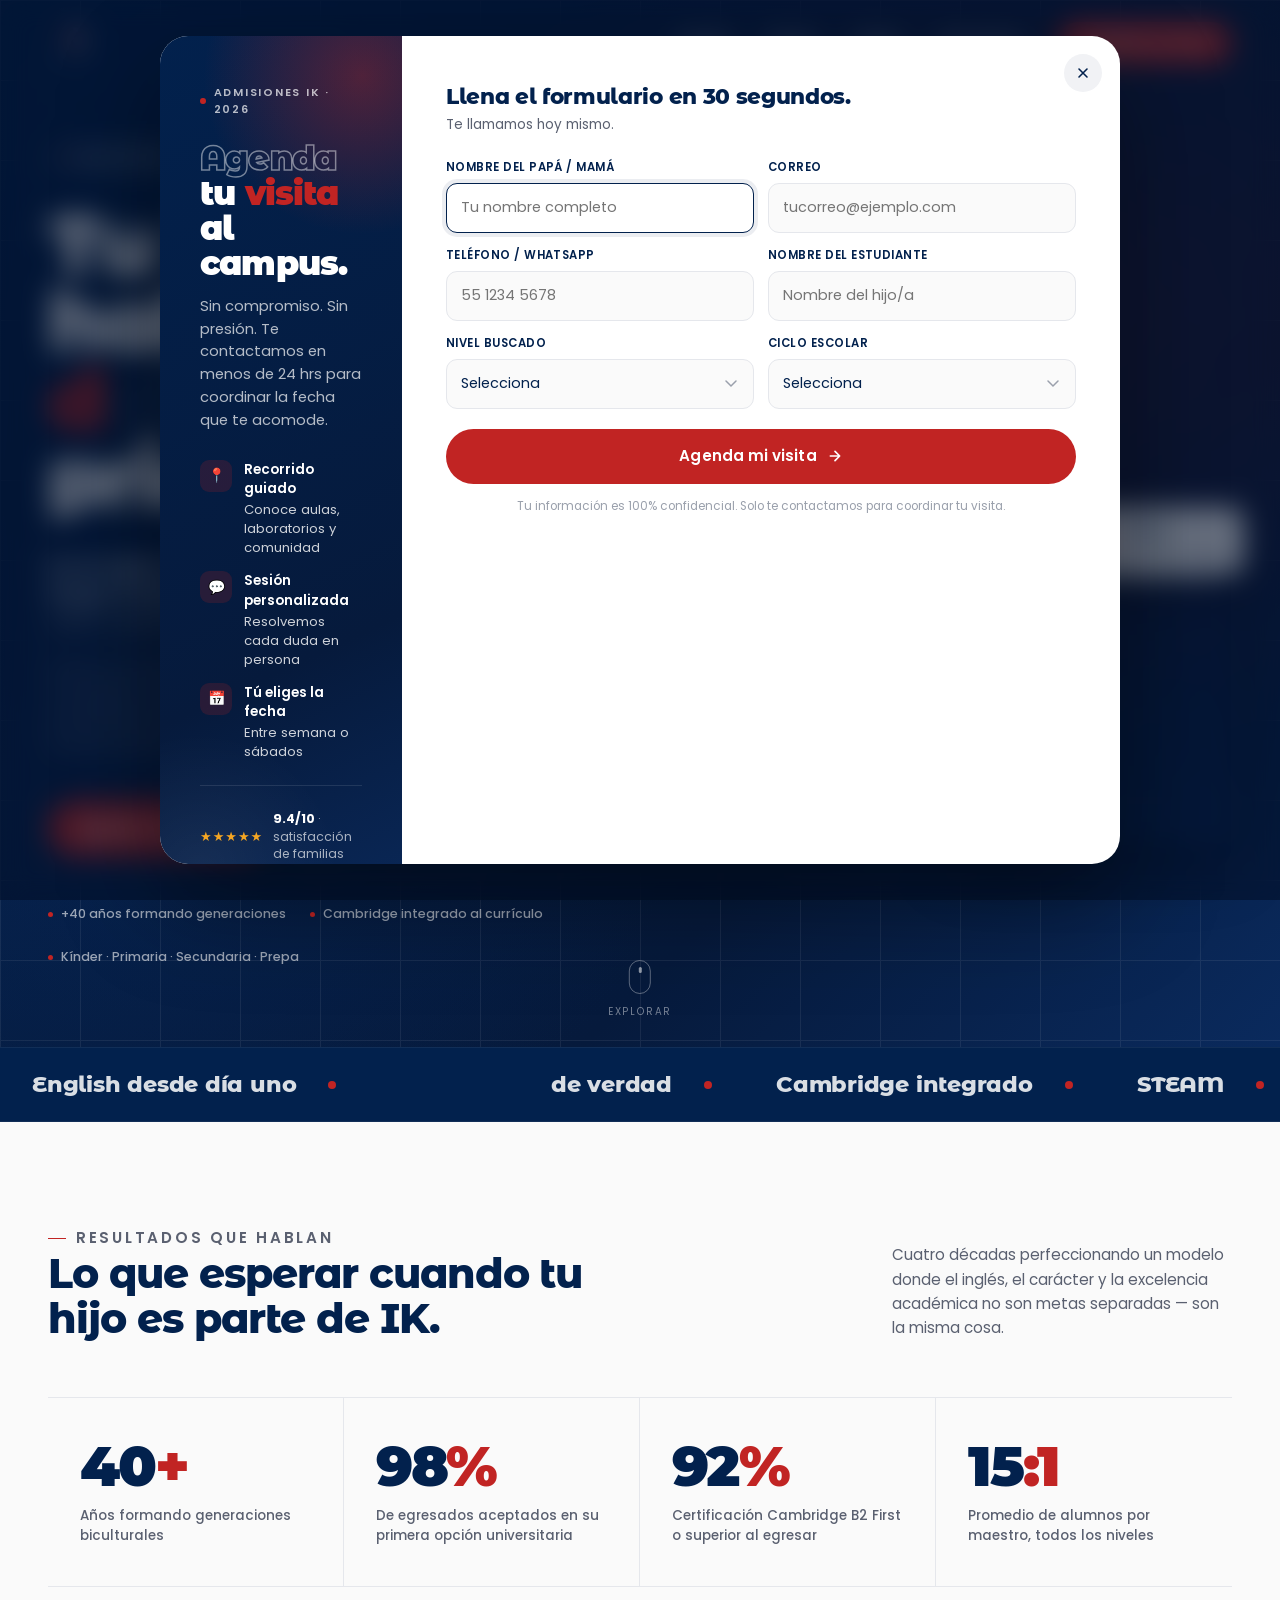
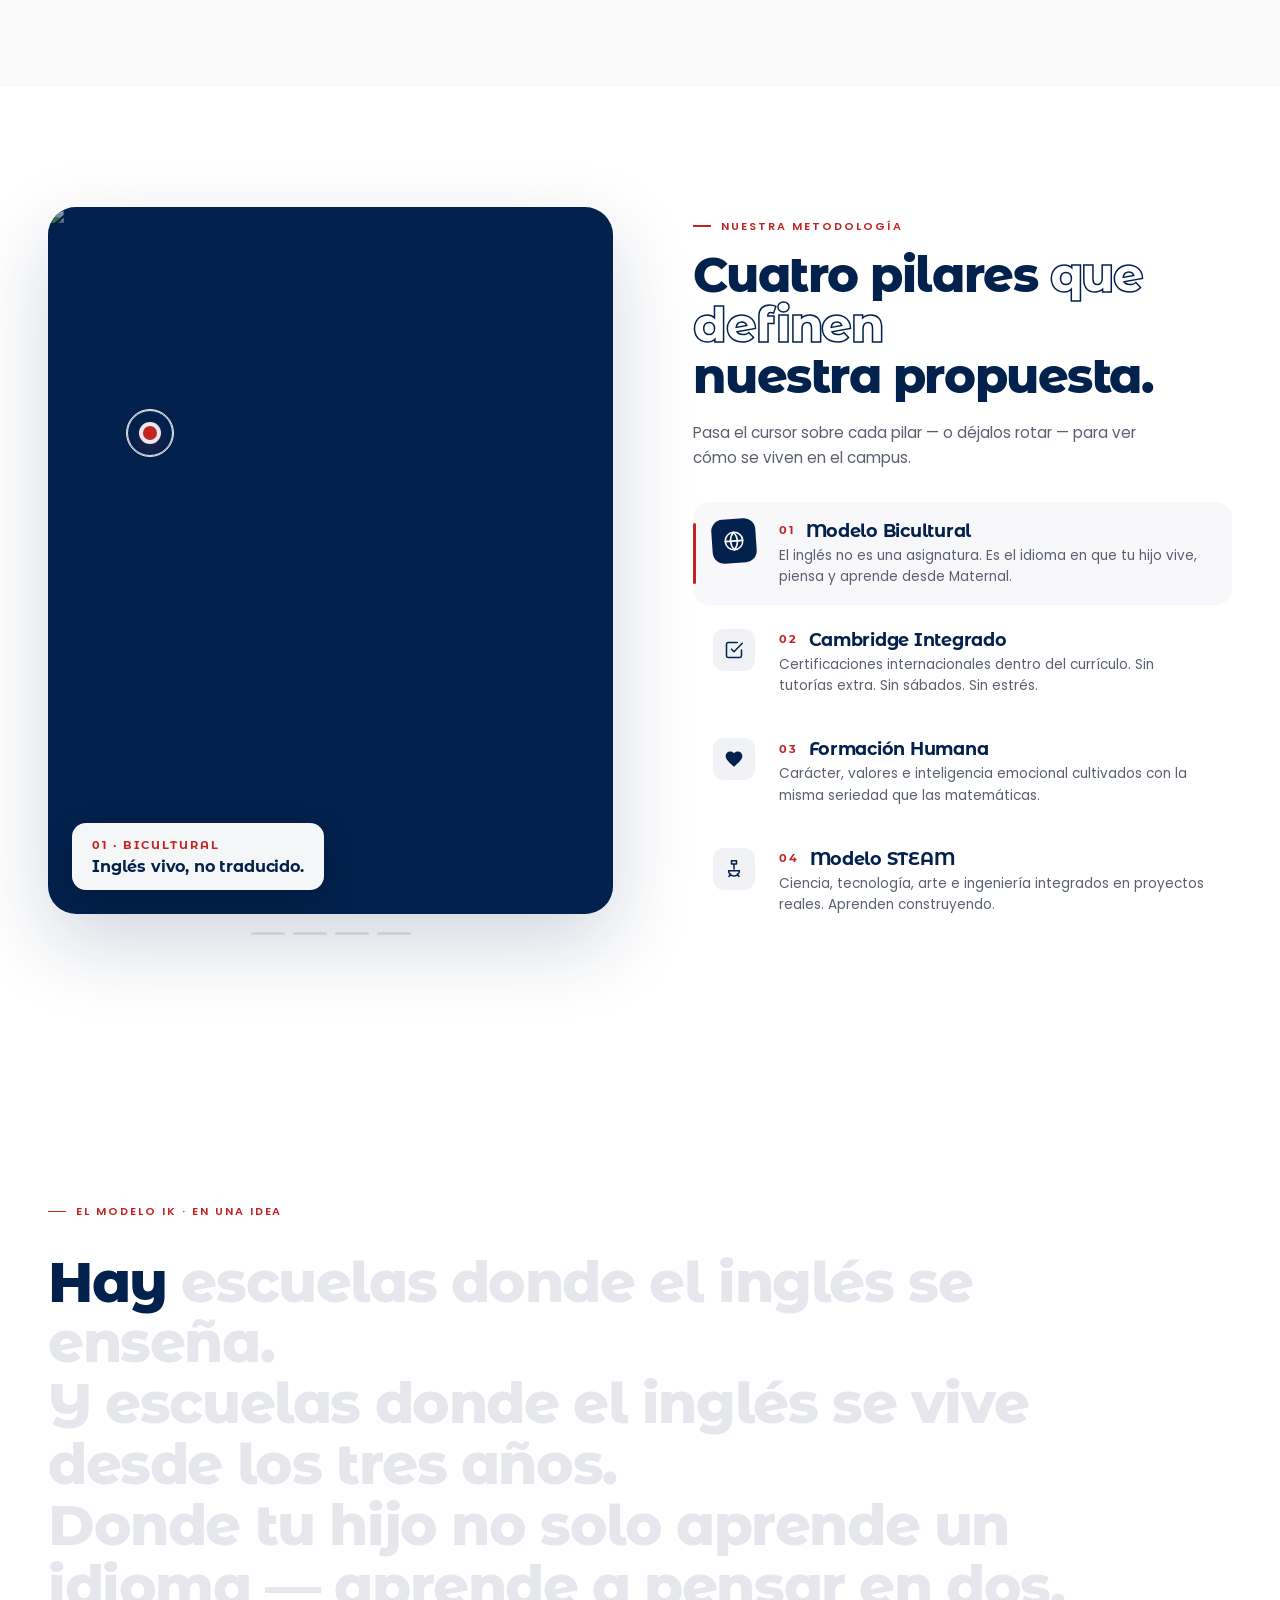
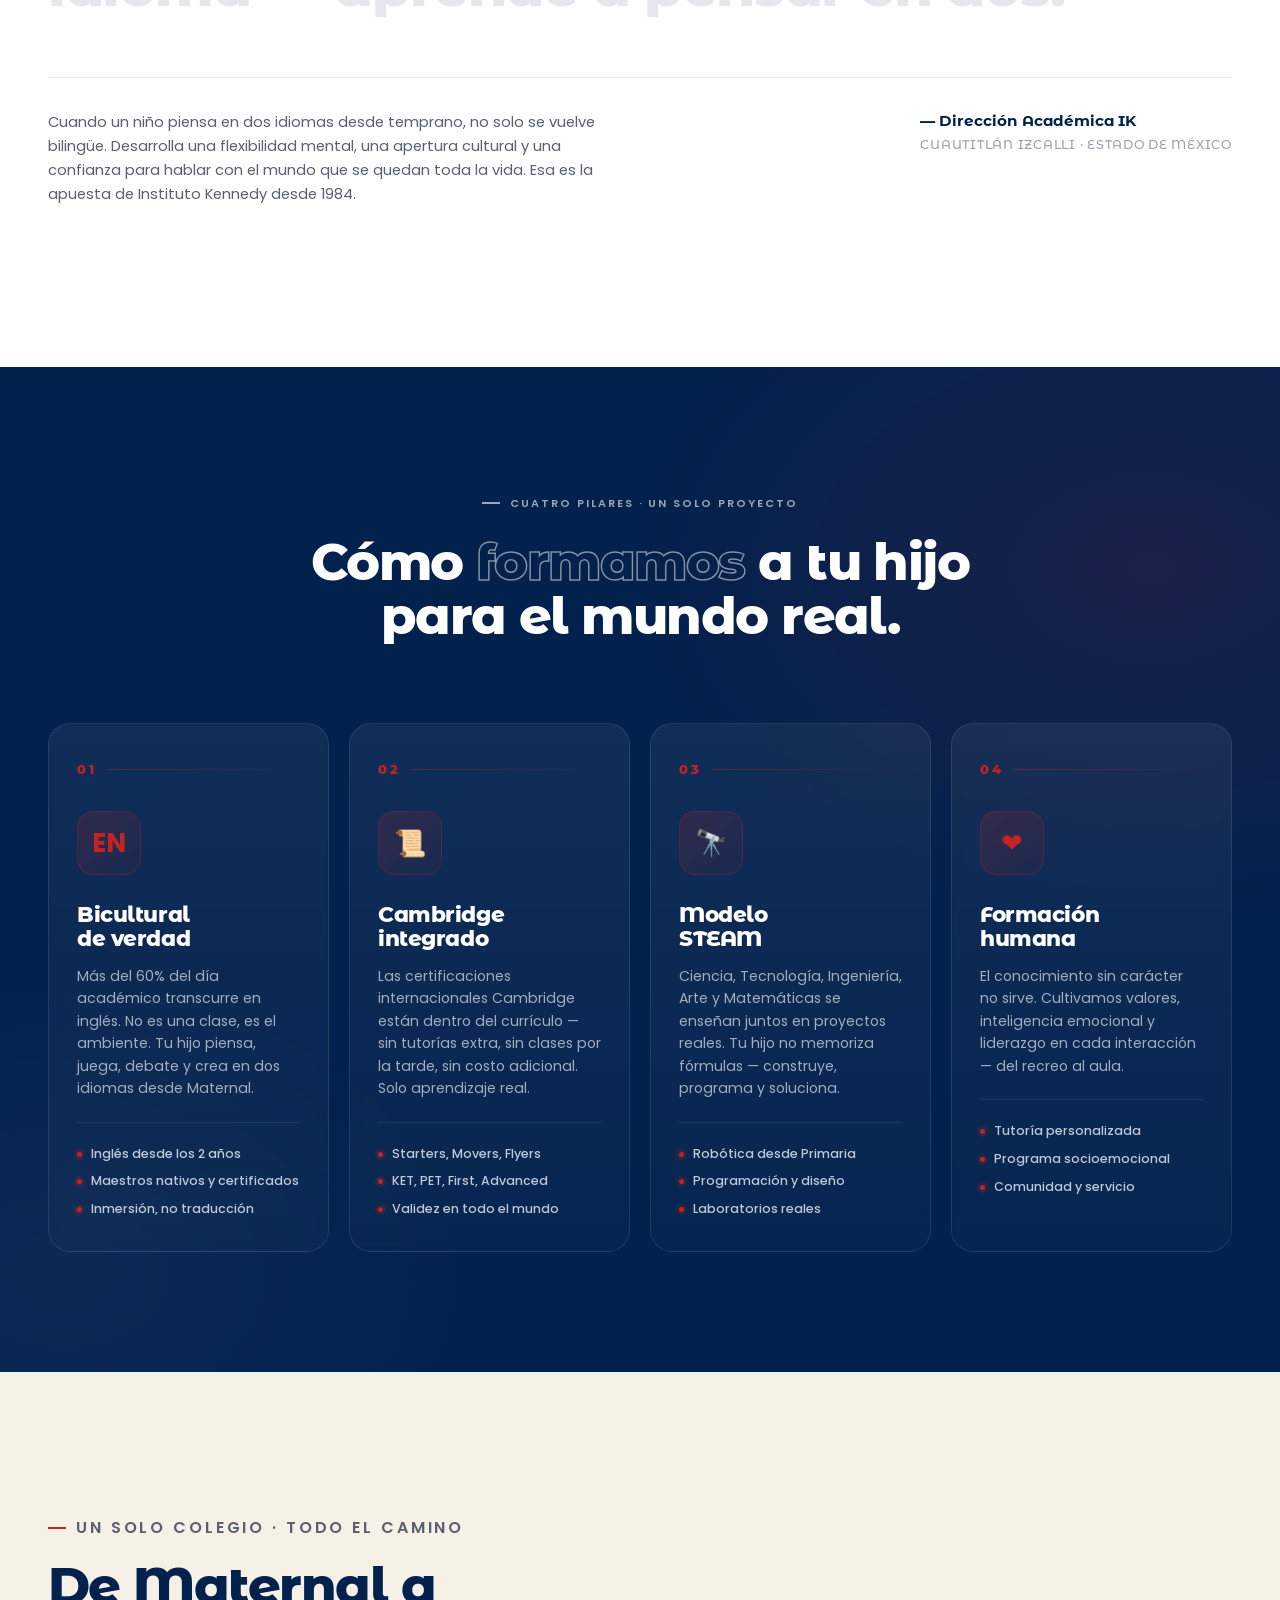
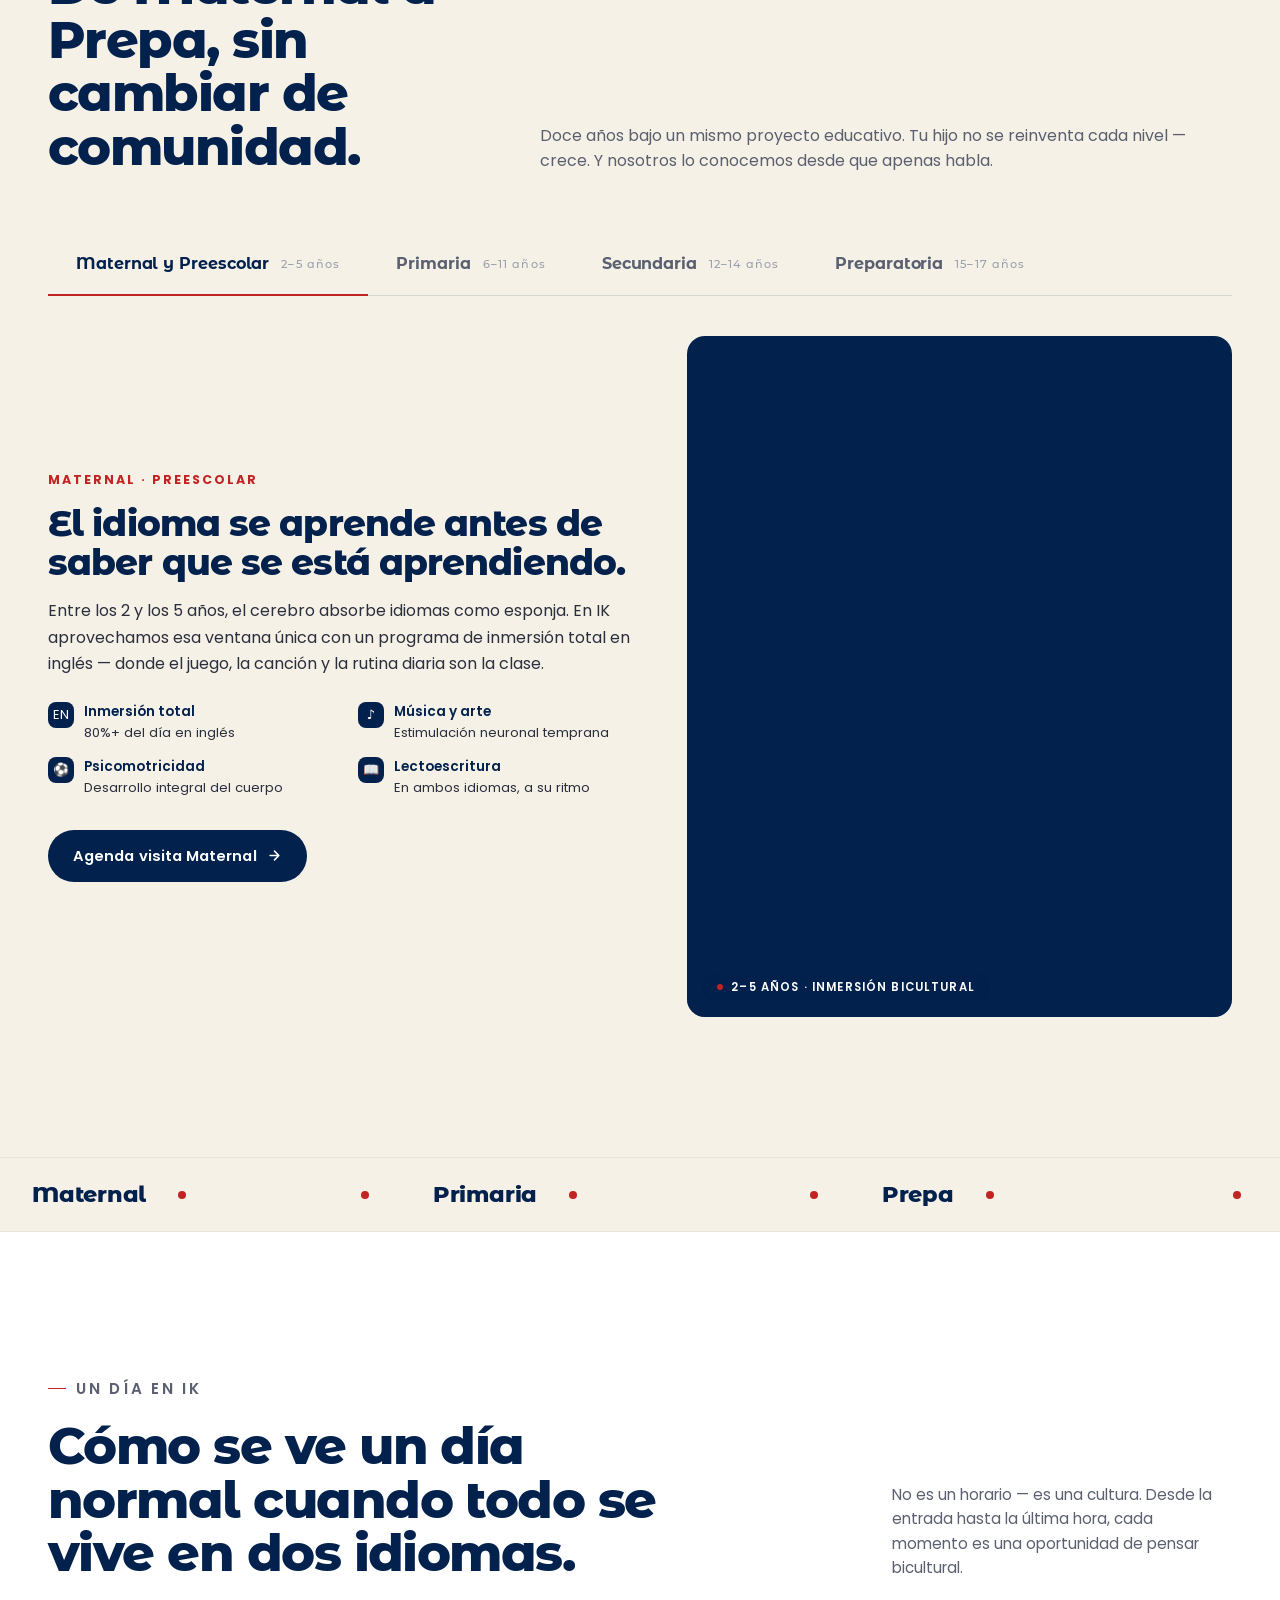
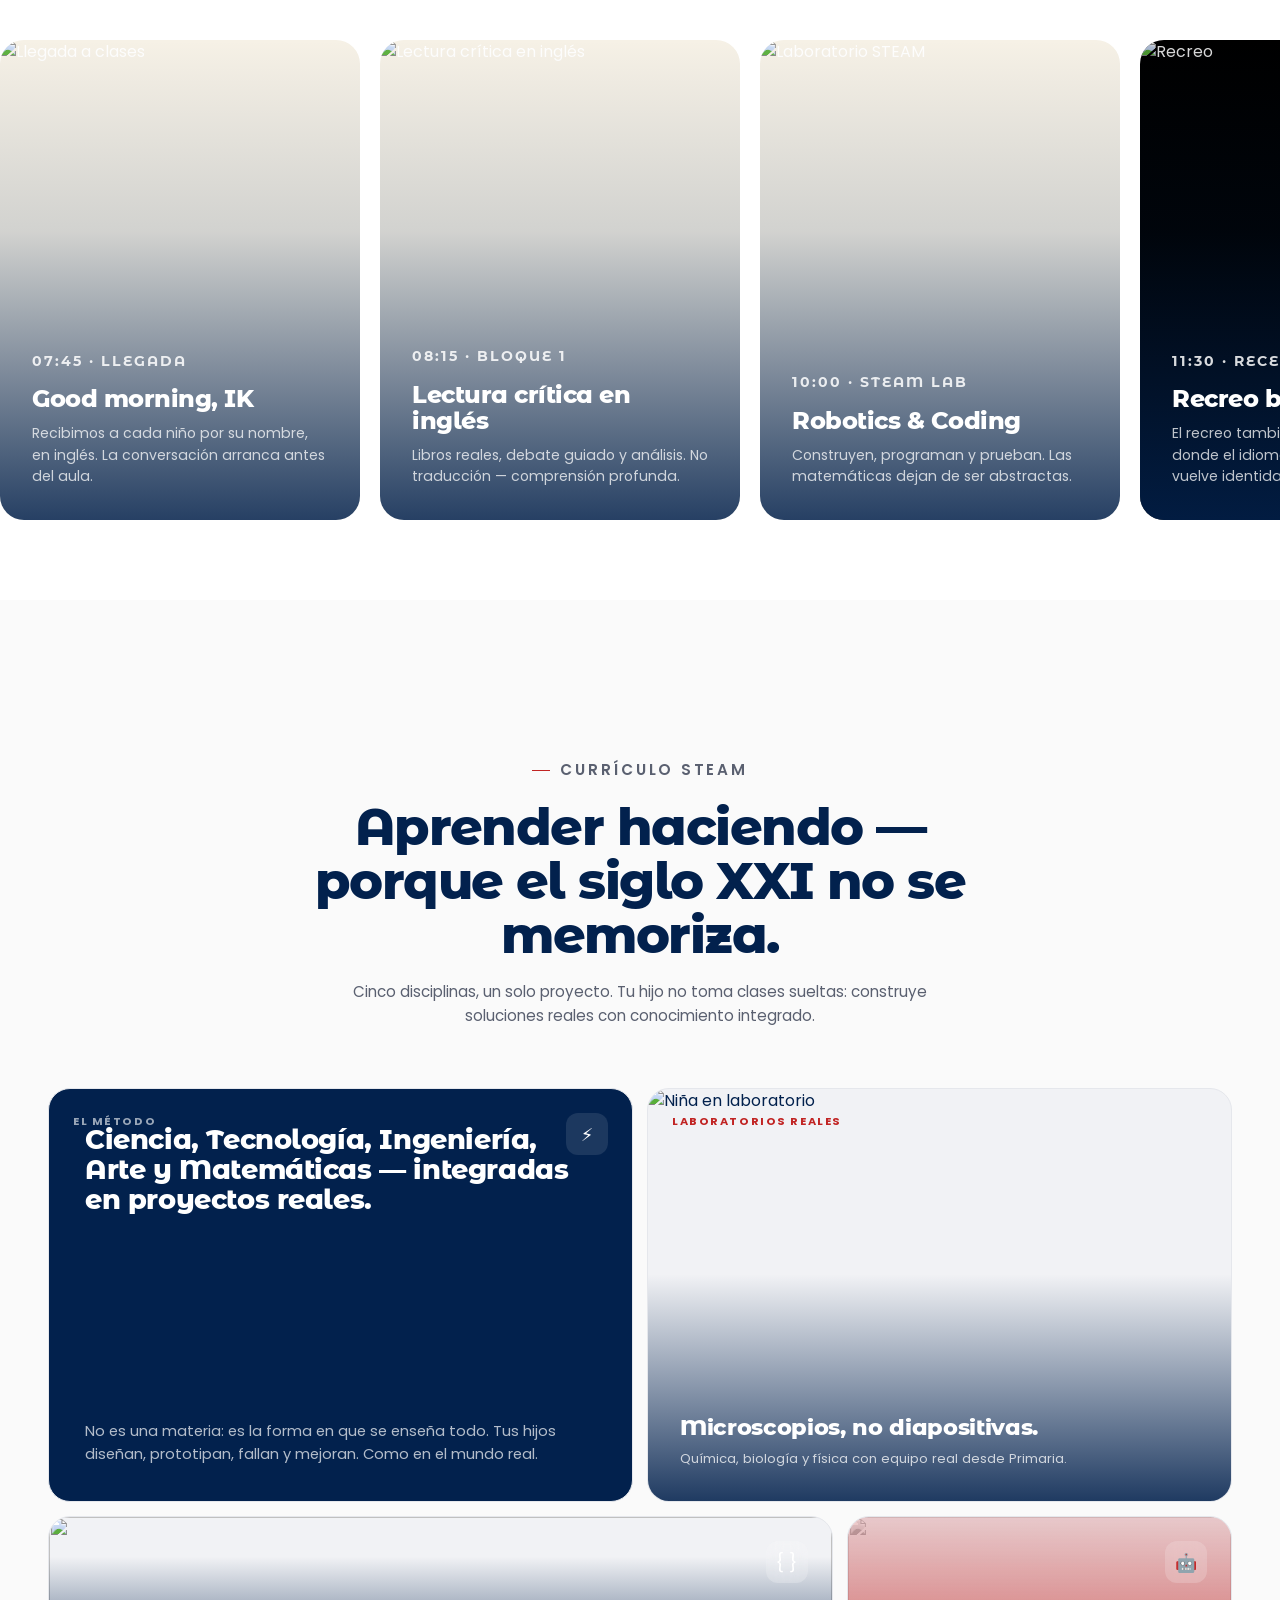
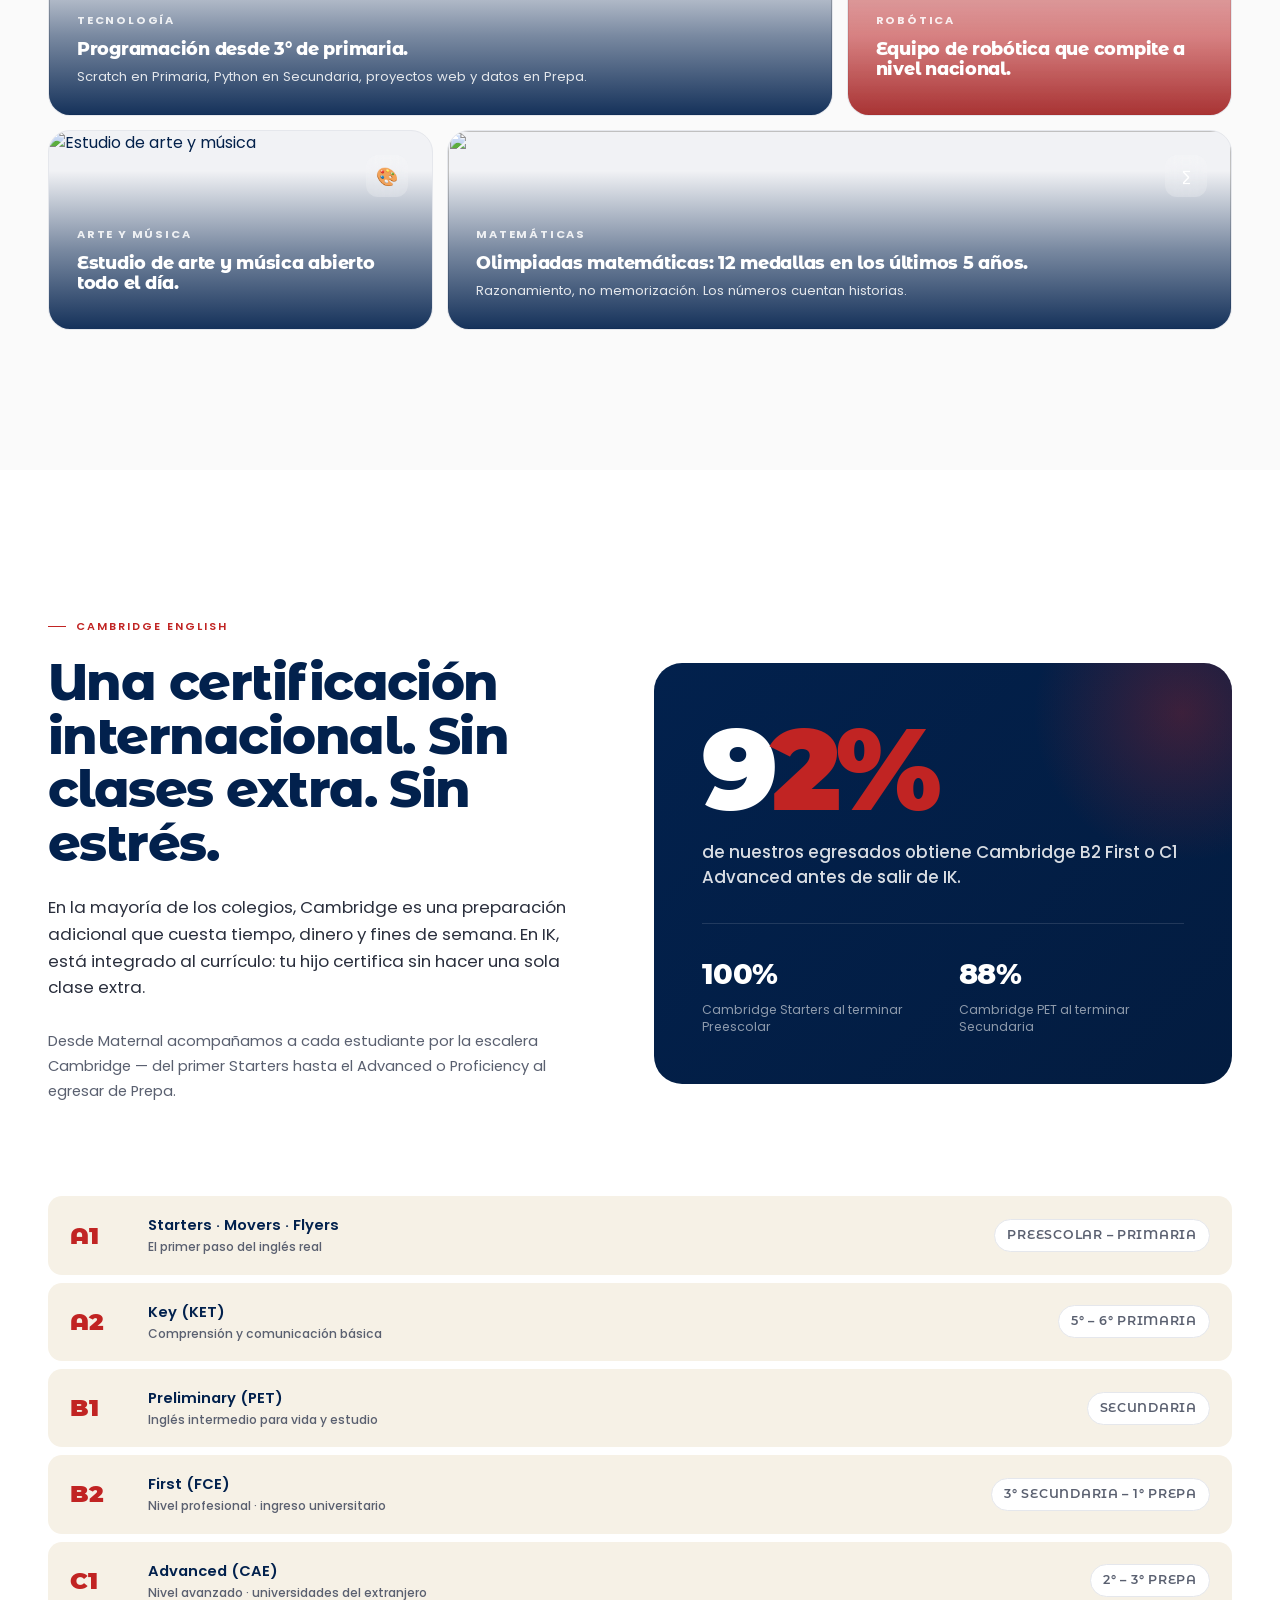
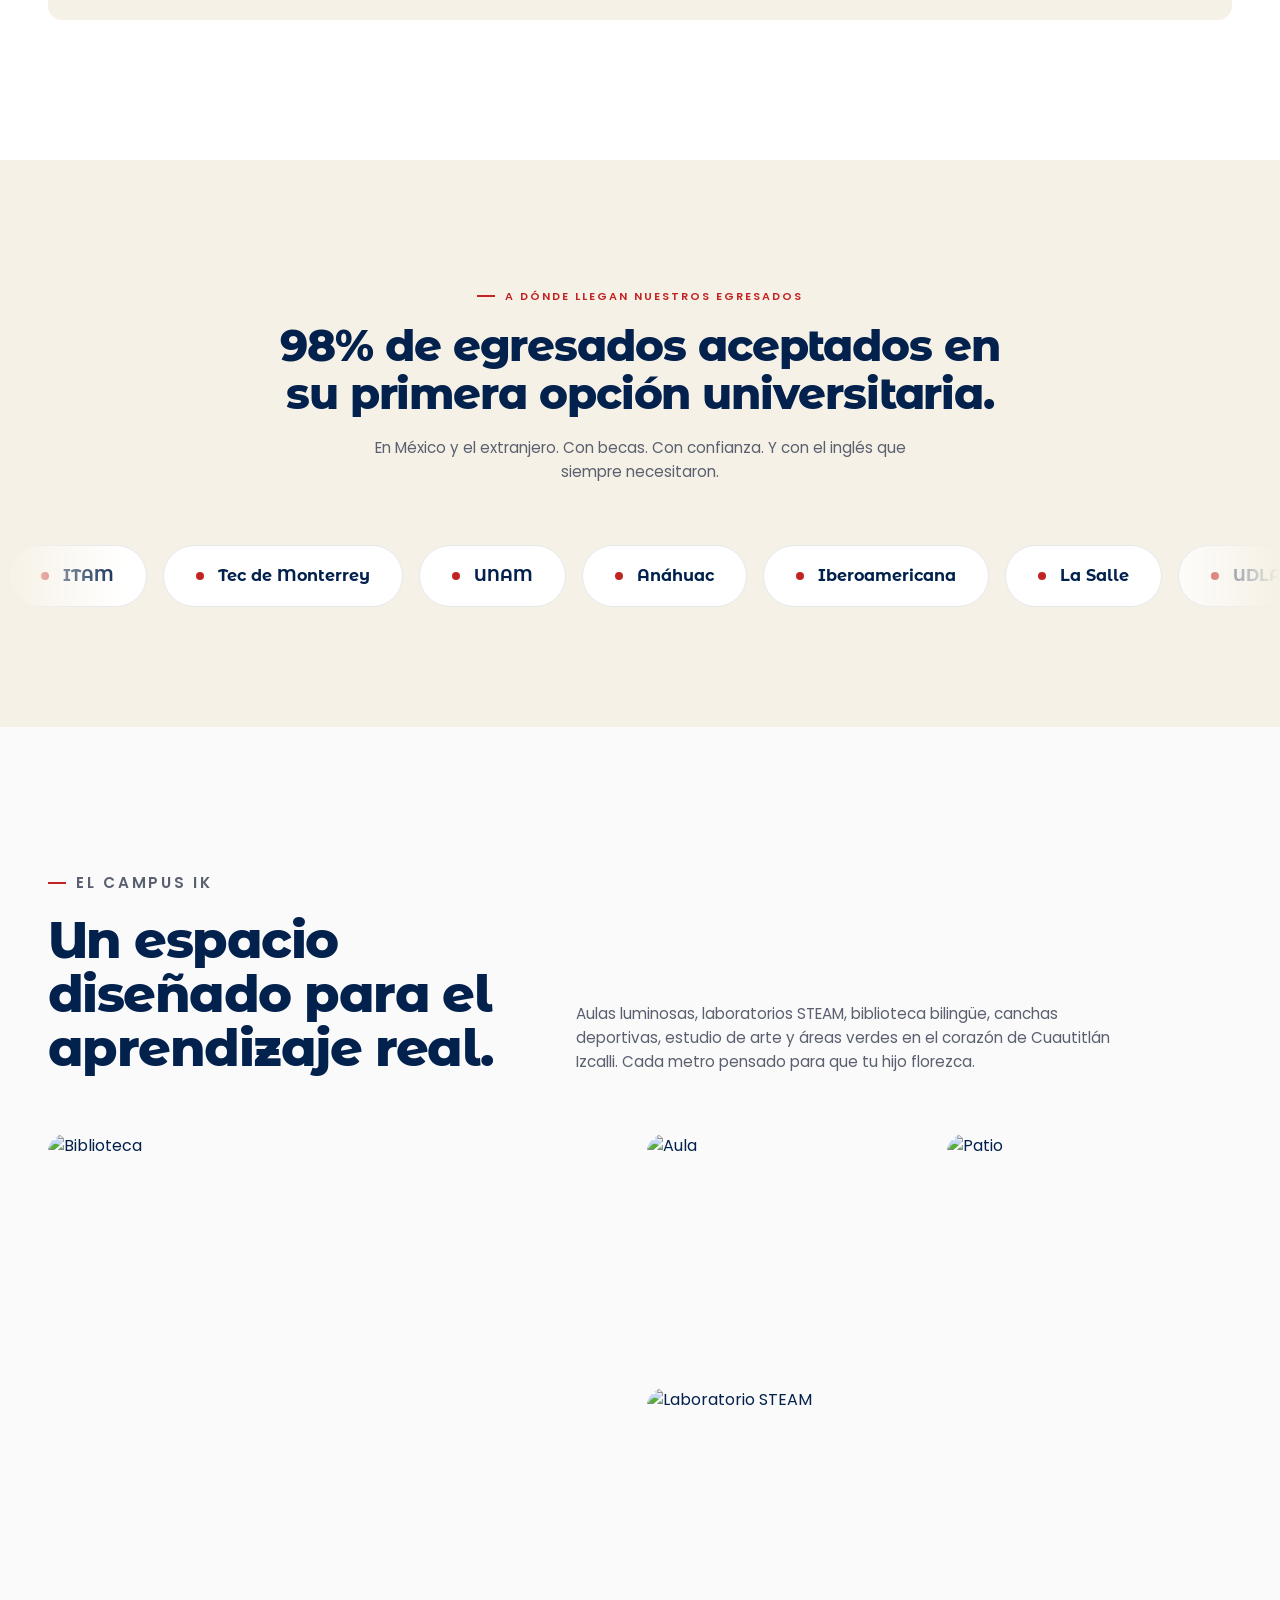
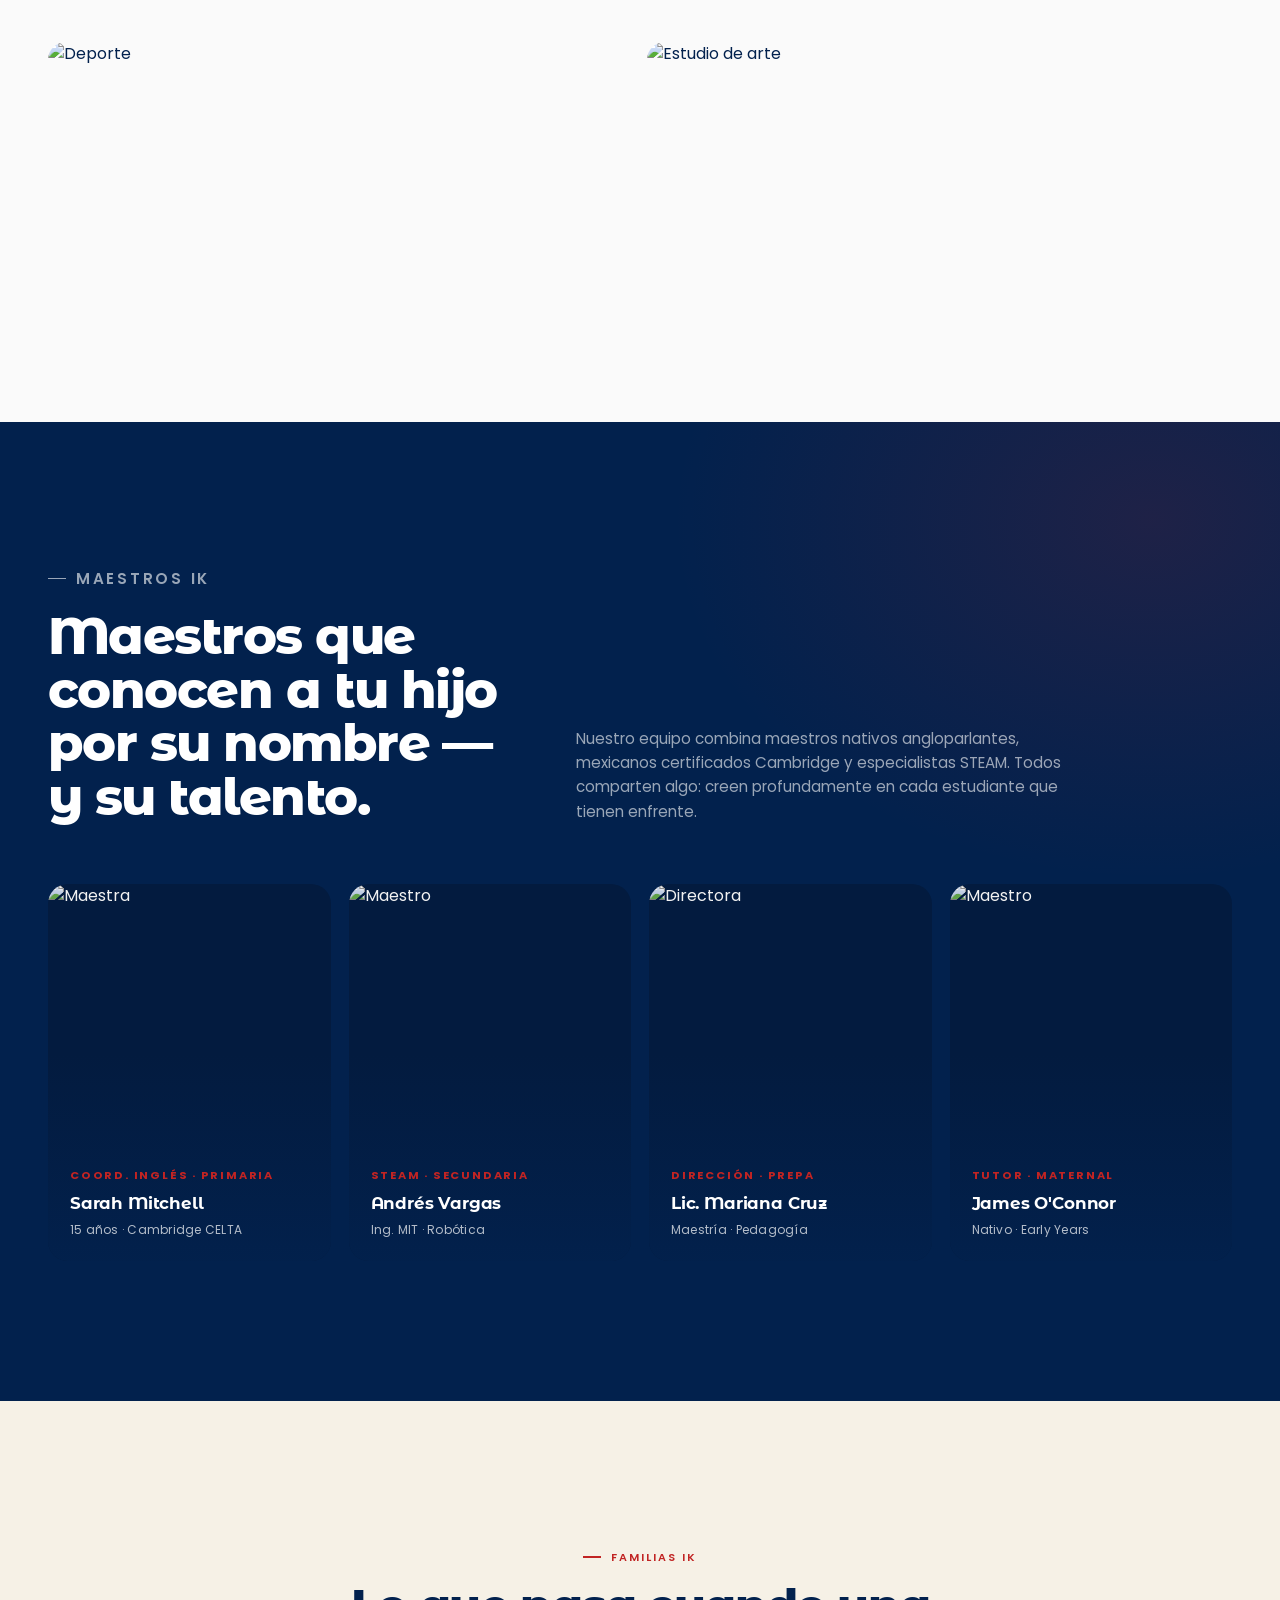
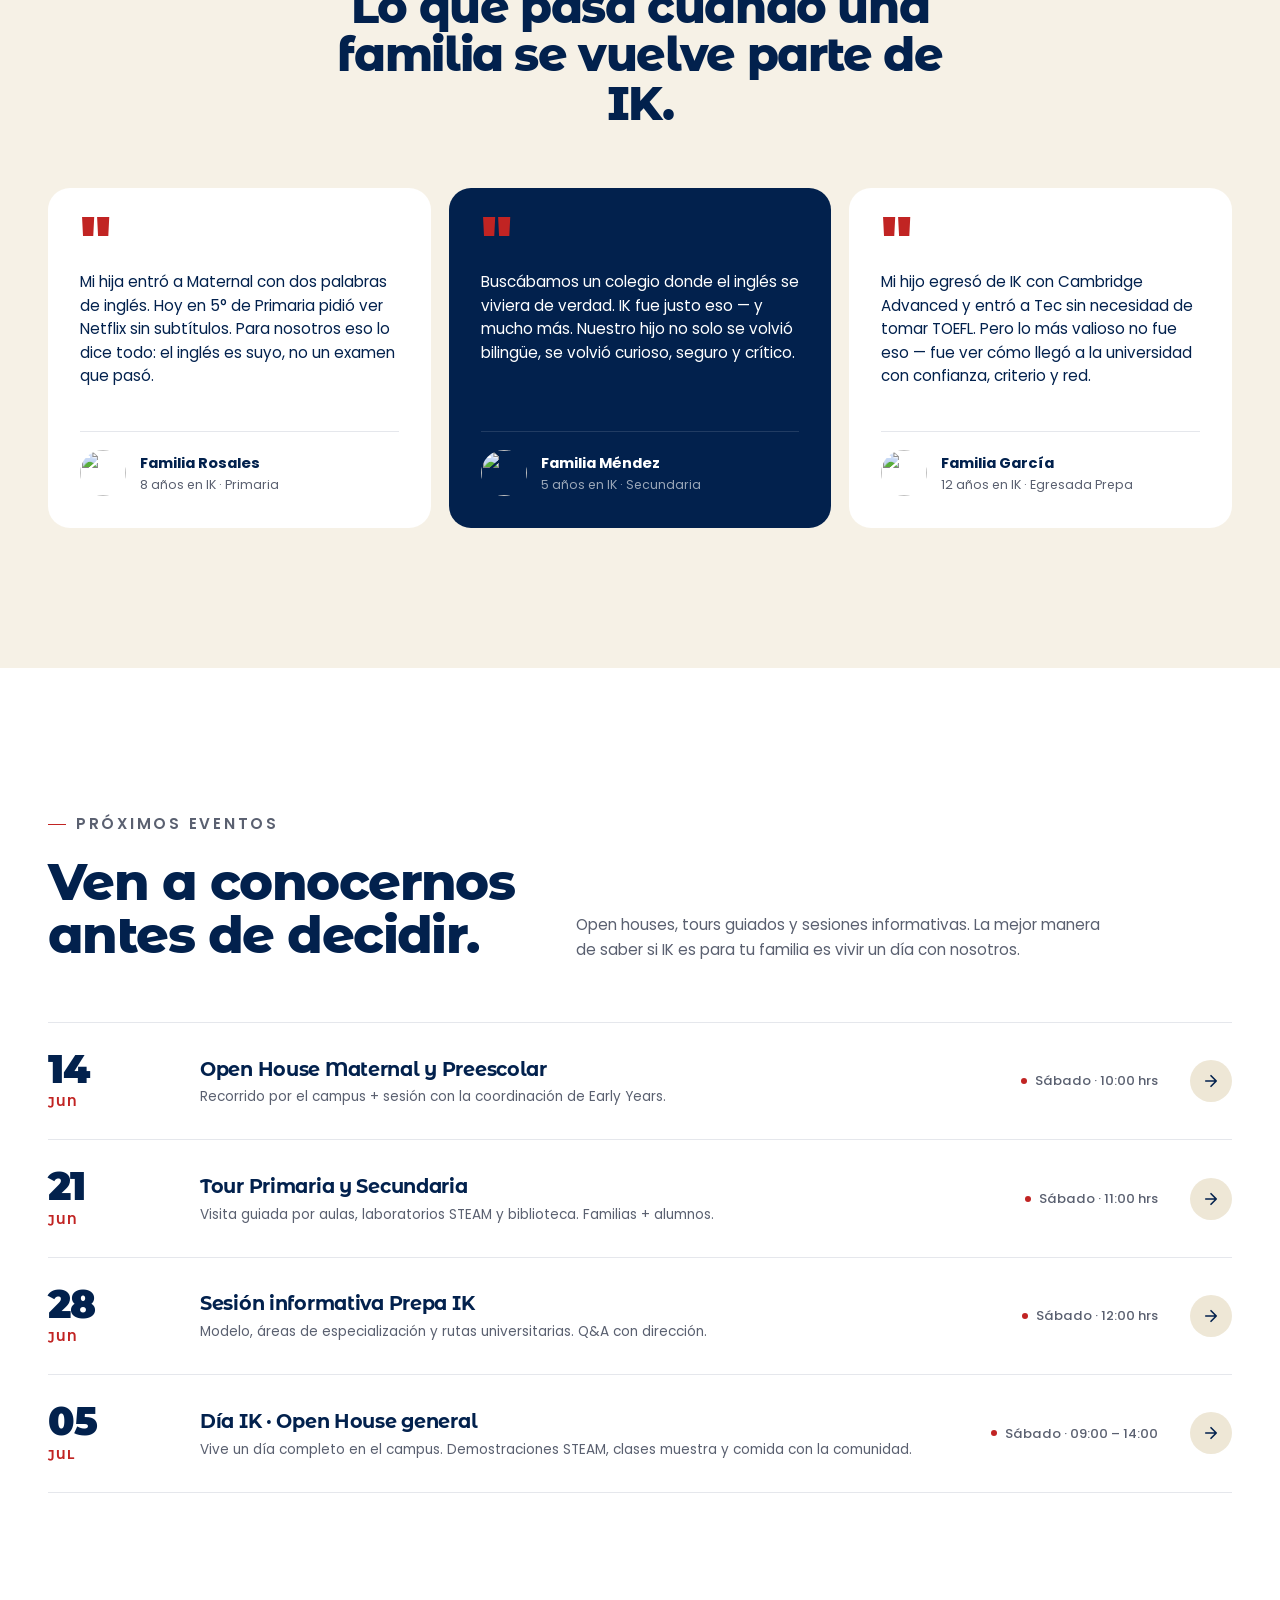
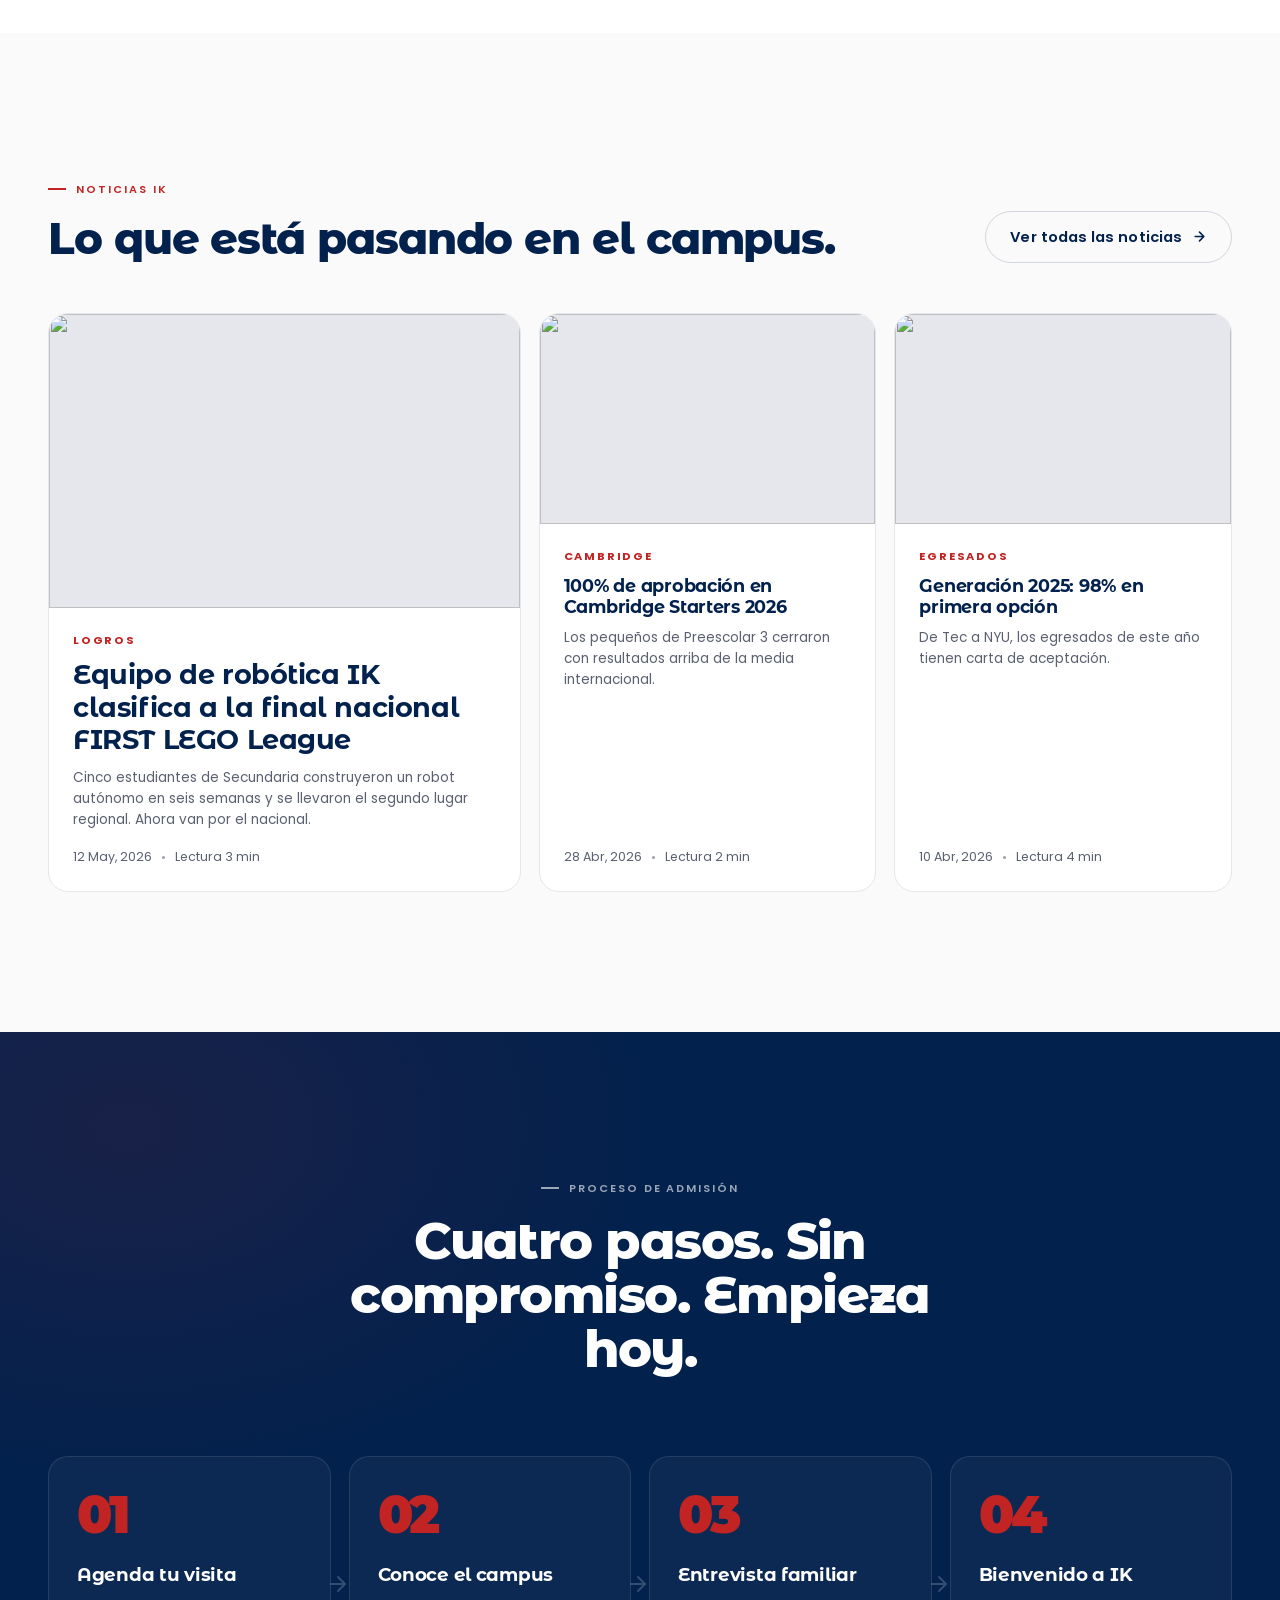
==== index.html @ 848d2565 "landing test Lycon Plus Archivos" ====
<!DOCTYPE html>
<html lang="es">
<head>
<meta charset="UTF-8">
<meta name="viewport" content="width=device-width, initial-scale=1.0">
<title>Instituto Kennedy — Bicultural desde el primer día</title>
<meta name="description" content="Tu hijo hablando inglés desde Maternal. Modelo Bicultural STEAM con Cambridge integrado, de Kínder a Preparatoria. +40 años formando líderes.">
<link rel="preconnect" href="https://fonts.googleapis.com">
<link rel="preconnect" href="https://fonts.gstatic.com" crossorigin>
<link href="https://fonts.googleapis.com/css2?family=Poppins:wght@300;400;500;600;700&family=Montserrat+Alternates:wght@400;600;700;800;900&display=swap" rel="stylesheet">
<link rel="stylesheet" href="styles.css">
<link rel="shortcut icon" href="/assets/favicon-kennedy.png" type="image/x-icon">
</head>
<body>

<!-- ═══════════════════════════════════════ PROGRESS + FLOATING CTA ═══════════════════════════════════════ -->
<div id="progress"></div>

<div id="floating">
  <a href="#agenda" class="float-btn" data-agenda="floating">
    <span class="fb-dot"></span>
    Agenda tu visita
  </a>
</div>

<!-- ═══════════════════════════════════════ NAV ═══════════════════════════════════════ -->
<nav class="top" id="nav">
  <a href="#top" class="nav-logo" aria-label="Instituto Kennedy">
    <img class="logo-img logo-white" src="assets/logo-white.svg" alt="Instituto Kennedy">
    <img class="logo-img logo-navy"  src="assets/logo-navy.svg"  alt="">
  </a>
  <ul class="nav-links">
    <li><a href="#modelo">Modelo</a></li>
    <li><a href="#niveles">Niveles</a></li>
    <li><a href="#steam">STEAM</a></li>
    <li><a href="#comunidad">Comunidad</a></li>
    <li><a href="#agenda" class="nav-cta" data-agenda="nav">Agenda tu visita</a></li>
  </ul>
</nav>

<!-- ═══════════════════════════════════════ HERO ═══════════════════════════════════════ -->
<section class="hero" id="top">
  <div class="hero-bg"></div>
  <div class="hero-grid-lines"></div>

  <div class="hero-content">
    <div class="hero-text">
      <div class="hero-eyebrow reveal">
        <span class="dot"></span>
        Bicultural STEAM · Cuautitlán Izcalli · Desde 1984
      </div>

      <h1 class="hero-typewriter" id="hero-h1">
        <span class="split-line"><span>Tu hijo hablando</span></span>
        <span class="split-line"><span><span class="red" id="hero-typed-word">inglés</span> <em>desde</em> el</span></span>
        <span class="split-line"><span>primer día.</span></span>
      </h1>

      <p class="hero-lede reveal d1">
        <strong>No es inglés como materia. Es inglés como segunda lengua materna.</strong> Aquí los niños no estudian el idioma — lo viven, lo piensan y lo respiran desde Maternal.
      </p>

      <p class="hero-sub reveal d2">
        Instituto Kennedy es el colegio bicultural donde tu hijo crece con la mentalidad, el idioma y las herramientas para competir en cualquier universidad del mundo. De Kínder a Prepa, sin interrupciones, sin tutorías externas.
      </p>

      <div class="hero-ctas reveal d3">
        <a href="#agenda" class="btn btn-red btn-lg" data-agenda="hero">
          Agenda tu visita
          <svg class="arrow" width="17" height="17" viewBox="0 0 24 24" fill="none" stroke="currentColor" stroke-width="2.5" stroke-linecap="round" stroke-linejoin="round"><path d="M5 12h14M12 5l7 7-7 7"/></svg>
        </a>
        <a href="#modelo" class="btn btn-ghost-light">
          Conoce el modelo
        </a>
      </div>

      <div class="hero-badges reveal d4">
        <div class="hb">+40 años formando generaciones</div>
        <div class="hb">Cambridge integrado al currículo</div>
        <div class="hb">Kínder · Primaria · Secundaria · Prepa</div>
      </div>
    </div>

    <div class="hero-collage reveal d2">
      <div class="hc-card hc-1">
        <img class="hc-img" src="https://images.unsplash.com/photo-1503676260728-1c00da094a0b?w=900&q=80&auto=format&fit=crop" alt="Niña sonriendo en clase">
      </div>
      <div class="hc-card hc-2">
        <img class="hc-img" src="https://images.unsplash.com/photo-1588072432836-e10032774350?w=900&q=80&auto=format&fit=crop" alt="Niños trabajando en laboratorio">
      </div>
      <div class="hc-card hc-3">
        <img class="hc-img" src="https://images.unsplash.com/photo-1509062522246-3755977927d7?w=700&q=80&auto=format&fit=crop" alt="Estudiantes">
      </div>
      <div class="hc-badge b1">
        <div class="hc-badge-icon">EN</div>
        <div class="hc-badge-text">
          <strong>60%+</strong>
          del día en inglés
        </div>
      </div>
      <div class="hc-badge b2">
        <div class="hc-badge-icon">★</div>
        <div class="hc-badge-text">
          <strong>9.4/10</strong>
          satisfacción de familias
        </div>
      </div>
    </div>
  </div>

  <a href="#outcomes" class="scroll-hint" aria-label="Explorar">
    <div class="mouse"><div class="dot2"></div></div>
    <span>Explorar</span>
  </a>
</section>

<!-- ═══════════════════════════════════════ MARQUEE 1 ═══════════════════════════════════════ -->
<div class="marquee">
  <div class="marquee-track" id="marquee-1"></div>
</div>

<!-- ═══════════════════════════════════════ OUTCOMES ═══════════════════════════════════════ -->
<section class="outcomes" id="outcomes">
  <div class="container">
    <div class="outcomes-head">
      <div class="reveal">
        <p class="eyebrow">Resultados que hablan</p>
        <h2 class="font-display">Lo que esperar cuando tu hijo es parte de IK.</h2>
      </div>
      <p class="reveal d1">Cuatro décadas perfeccionando un modelo donde el inglés, el carácter y la excelencia académica no son metas separadas — son la misma cosa.</p>
    </div>

    <div class="outcomes-grid">
      <div class="oc-card reveal d1">
        <div class="oc-num"><span class="counter" data-target="40">0</span><span class="red">+</span></div>
        <div class="oc-label">Años formando generaciones biculturales</div>
      </div>
      <div class="oc-card reveal d2">
        <div class="oc-num"><span class="counter" data-target="98">0</span><span class="red">%</span></div>
        <div class="oc-label">De egresados aceptados en su primera opción universitaria</div>
      </div>
      <div class="oc-card reveal d3">
        <div class="oc-num"><span class="counter" data-target="92">0</span><span class="red">%</span></div>
        <div class="oc-label">Certificación Cambridge B2 First o superior al egresar</div>
      </div>
      <div class="oc-card reveal d4">
        <div class="oc-num"><span class="counter" data-target="15">0</span><span class="red">:1</span></div>
        <div class="oc-label">Promedio de alumnos por maestro, todos los niveles</div>
      </div>
    </div>
  </div>
</section>

<!-- ═══════════════════════════════════════ METHODOLOGY SPLIT ═══════════════════════════════════════ -->
<section class="method">
  <div class="container">
    <div class="method-grid">
      <div class="method-stage reveal" id="method-stage">
        <div class="method-frame">
          <img class="method-img is-active" data-i="0" src="https://images.unsplash.com/photo-1503676260728-1c00da094a0b?w=1100&q=80&auto=format&fit=crop" alt="Niños en clase bicultural">
          <img class="method-img" data-i="1" src="https://images.unsplash.com/photo-1497486751825-1233686d5d80?w=1100&q=80&auto=format&fit=crop" alt="Examen Cambridge">
          <img class="method-img" data-i="2" src="https://images.unsplash.com/photo-1546410531-bb4caa6b424d?w=1100&q=80&auto=format&fit=crop" alt="Comunidad y formación humana">
          <img class="method-img" data-i="3" src="https://images.unsplash.com/photo-1588072432836-e10032774350?w=1100&q=80&auto=format&fit=crop" alt="Laboratorio STEAM">

          <div class="method-hotspot" id="method-hotspot" style="left:18%;top:32%">
            <span class="ring"></span>
            <span class="dot"></span>
          </div>

          <div class="method-caption">
            <span class="m-cap-tag" id="method-cap-tag">01 · Bicultural</span>
            <span class="m-cap-text" id="method-cap-text">Inglés vivo, no traducido.</span>
          </div>
        </div>

        <div class="method-marks">
          <span class="mm" data-i="0"></span>
          <span class="mm" data-i="1"></span>
          <span class="mm" data-i="2"></span>
          <span class="mm" data-i="3"></span>
        </div>
      </div>

      <div class="method-text">
        <p class="eyebrow reveal">Nuestra metodología</p>
        <h2 class="reveal d1">Cuatro pilares <em>que definen</em><br>nuestra propuesta.</h2>
        <p class="method-lede reveal d2">Pasa el cursor sobre cada pilar — o déjalos rotar — para ver cómo se viven en el campus.</p>

        <ul class="method-list">
          <li class="ml-item is-active reveal d2" data-i="0" data-spot="18% 32%">
            <div class="ml-icon"><svg viewBox="0 0 24 24" fill="none" stroke="currentColor" stroke-width="1.8" stroke-linecap="round" stroke-linejoin="round" width="20" height="20"><circle cx="12" cy="12" r="10"/><line x1="2" y1="12" x2="22" y2="12"/><path d="M12 2a15.3 15.3 0 0 1 4 10 15.3 15.3 0 0 1-4 10 15.3 15.3 0 0 1-4-10 15.3 15.3 0 0 1 4-10z"/></svg></div>
            <div class="ml-text">
              <div class="ml-head"><span class="ml-num">01</span><h4>Modelo Bicultural</h4></div>
              <p>El inglés no es una asignatura. Es el idioma en que tu hijo vive, piensa y aprende desde Maternal.</p>
            </div>
          </li>

          <li class="ml-item reveal d3" data-i="1" data-spot="58% 22%">
            <div class="ml-icon"><svg viewBox="0 0 24 24" fill="none" stroke="currentColor" stroke-width="1.8" stroke-linecap="round" stroke-linejoin="round" width="20" height="20"><path d="M9 11l3 3L22 4"/><path d="M21 12v7a2 2 0 0 1-2 2H5a2 2 0 0 1-2-2V5a2 2 0 0 1 2-2h11"/></svg></div>
            <div class="ml-text">
              <div class="ml-head"><span class="ml-num">02</span><h4>Cambridge Integrado</h4></div>
              <p>Certificaciones internacionales dentro del currículo. Sin tutorías extra. Sin sábados. Sin estrés.</p>
            </div>
          </li>

          <li class="ml-item reveal d4" data-i="2" data-spot="32% 68%">
            <div class="ml-icon"><svg viewBox="0 0 24 24" fill="currentColor" width="20" height="20"><path d="M12 21.35l-1.45-1.32C5.4 15.36 2 12.28 2 8.5 2 5.42 4.42 3 7.5 3c1.74 0 3.41.81 4.5 2.09C13.09 3.81 14.76 3 16.5 3 19.58 3 22 5.42 22 8.5c0 3.78-3.4 6.86-8.55 11.54L12 21.35z"/></svg></div>
            <div class="ml-text">
              <div class="ml-head"><span class="ml-num">03</span><h4>Formación Humana</h4></div>
              <p>Carácter, valores e inteligencia emocional cultivados con la misma seriedad que las matemáticas.</p>
            </div>
          </li>

          <li class="ml-item reveal d5" data-i="3" data-spot="72% 58%">
            <div class="ml-icon"><svg viewBox="0 0 24 24" fill="none" stroke="currentColor" stroke-width="1.8" stroke-linecap="round" stroke-linejoin="round" width="20" height="20"><path d="M9 2h6v4H9zM12 6v6M5.5 14a6.5 6.5 0 1 0 13 0M5.5 14h13M8 18l-2 3M16 18l2 3"/></svg></div>
            <div class="ml-text">
              <div class="ml-head"><span class="ml-num">04</span><h4>Modelo STEAM</h4></div>
              <p>Ciencia, tecnología, arte e ingeniería integrados en proyectos reales. Aprenden construyendo.</p>
            </div>
          </li>
        </ul>
      </div>
    </div>
  </div>
</section>

<!-- ═══════════════════════════════════════ MANIFESTO ═══════════════════════════════════════ -->
<section class="manifesto">
  <div class="container">
    <p class="eyebrow reveal">El modelo IK · en una idea</p>
    <p class="manifesto-text" id="manifesto-text" style="margin-top:32px">
      <span class="w">Hay </span><span class="w">escuelas </span><span class="w">donde </span><span class="w">el </span><span class="w red">inglés </span><span class="w">se </span><span class="w">enseña.</span>
      <br>
      <span class="w">Y </span><span class="w">escuelas </span><span class="w">donde </span><span class="w">el </span><span class="w red">inglés </span><span class="w">se </span><span class="w red">vive </span><span class="w">desde </span><span class="w">los </span><span class="w red">tres </span><span class="w red">años.</span>
      <br>
      <span class="w">Donde </span><span class="w">tu </span><span class="w">hijo </span><span class="w">no </span><span class="w">solo </span><span class="w">aprende </span><span class="w">un </span><span class="w">idioma —</span>
      <span class="w">aprende </span><span class="w">a </span><span class="w red">pensar </span><span class="w">en </span><span class="w red">dos.</span>
    </p>

    <div class="manifesto-foot">
      <p class="reveal">Cuando un niño piensa en dos idiomas desde temprano, no solo se vuelve bilingüe. Desarrolla una flexibilidad mental, una apertura cultural y una confianza para hablar con el mundo que se quedan toda la vida. Esa es la apuesta de Instituto Kennedy desde 1984.</p>
      <div class="signature reveal d1">
        — Dirección Académica IK
        <span>Cuautitlán Izcalli · Estado de México</span>
      </div>
    </div>
  </div>
</section>

<!-- ═══════════════════════════════════════ PILLARS ═══════════════════════════════════════ -->
<section class="pillars" id="modelo">
  <div class="container">
    <div class="pillars-head reveal">
      <p class="eyebrow light">Cuatro pilares · un solo proyecto</p>
      <h2>Cómo <em>formamos</em> a tu hijo<br>para el mundo real.</h2>
    </div>

    <div class="pillars-grid">
      <div class="pillar reveal d1">
        <div class="pillar-num">01</div>
        <div class="pillar-icon">EN</div>
        <h3>Bicultural<br>de verdad</h3>
        <p>Más del 60% del día académico transcurre en inglés. No es una clase, es el ambiente. Tu hijo piensa, juega, debate y crea en dos idiomas desde Maternal.</p>
        <ul class="pillar-list">
          <li>Inglés desde los 2 años</li>
          <li>Maestros nativos y certificados</li>
          <li>Inmersión, no traducción</li>
        </ul>
      </div>

      <div class="pillar reveal d2">
        <div class="pillar-num">02</div>
        <div class="pillar-icon">📜</div>
        <h3>Cambridge<br>integrado</h3>
        <p>Las certificaciones internacionales Cambridge están dentro del currículo — sin tutorías extra, sin clases por la tarde, sin costo adicional. Solo aprendizaje real.</p>
        <ul class="pillar-list">
          <li>Starters, Movers, Flyers</li>
          <li>KET, PET, First, Advanced</li>
          <li>Validez en todo el mundo</li>
        </ul>
      </div>

      <div class="pillar reveal d3">
        <div class="pillar-num">03</div>
        <div class="pillar-icon">🔭</div>
        <h3>Modelo<br>STEAM</h3>
        <p>Ciencia, Tecnología, Ingeniería, Arte y Matemáticas se enseñan juntos en proyectos reales. Tu hijo no memoriza fórmulas — construye, programa y soluciona.</p>
        <ul class="pillar-list">
          <li>Robótica desde Primaria</li>
          <li>Programación y diseño</li>
          <li>Laboratorios reales</li>
        </ul>
      </div>

      <div class="pillar reveal d4">
        <div class="pillar-num">04</div>
        <div class="pillar-icon">❤︎</div>
        <h3>Formación<br>humana</h3>
        <p>El conocimiento sin carácter no sirve. Cultivamos valores, inteligencia emocional y liderazgo en cada interacción — del recreo al aula.</p>
        <ul class="pillar-list">
          <li>Tutoría personalizada</li>
          <li>Programa socioemocional</li>
          <li>Comunidad y servicio</li>
        </ul>
      </div>
    </div>
  </div>
</section>

<!-- ═══════════════════════════════════════ LEVELS (tabs) ═══════════════════════════════════════ -->
<section class="levels" id="niveles">
  <div class="container">
    <div class="levels-head">
      <div class="reveal">
        <p class="eyebrow">Un solo colegio · todo el camino</p>
        <h2 style="margin-top:18px">De Maternal a Prepa, sin cambiar de comunidad.</h2>
      </div>
      <p class="reveal d1">Doce años bajo un mismo proyecto educativo. Tu hijo no se reinventa cada nivel — crece. Y nosotros lo conocemos desde que apenas habla.</p>
    </div>

    <div class="levels-tabs reveal d2">
      <button class="lvl-tab active" data-target="lvl-maternal">Maternal y Preescolar <span class="age">2–5 años</span></button>
      <button class="lvl-tab" data-target="lvl-primaria">Primaria <span class="age">6–11 años</span></button>
      <button class="lvl-tab" data-target="lvl-secundaria">Secundaria <span class="age">12–14 años</span></button>
      <button class="lvl-tab" data-target="lvl-prepa">Preparatoria <span class="age">15–17 años</span></button>
    </div>

    <!-- Maternal -->
    <div class="lvl-panel active" id="lvl-maternal">
      <div class="lvl-text">
        <p class="lvl-eyebrow">Maternal · Preescolar</p>
        <h3>El idioma se aprende antes de saber que se está aprendiendo.</h3>
        <p class="lead">Entre los 2 y los 5 años, el cerebro absorbe idiomas como esponja. En IK aprovechamos esa ventana única con un programa de inmersión total en inglés — donde el juego, la canción y la rutina diaria son la clase.</p>
        <div class="lvl-features">
          <div class="lvl-feat"><div class="lvl-feat-icon">EN</div><div class="lvl-feat-text"><strong>Inmersión total</strong>80%+ del día en inglés</div></div>
          <div class="lvl-feat"><div class="lvl-feat-icon">♪</div><div class="lvl-feat-text"><strong>Música y arte</strong>Estimulación neuronal temprana</div></div>
          <div class="lvl-feat"><div class="lvl-feat-icon">⚽</div><div class="lvl-feat-text"><strong>Psicomotricidad</strong>Desarrollo integral del cuerpo</div></div>
          <div class="lvl-feat"><div class="lvl-feat-icon">📖</div><div class="lvl-feat-text"><strong>Lectoescritura</strong>En ambos idiomas, a su ritmo</div></div>
        </div>
        <a href="#agenda" class="btn btn-navy" data-agenda="lvl-maternal">Agenda visita Maternal
          <svg class="arrow" width="15" height="15" viewBox="0 0 24 24" fill="none" stroke="currentColor" stroke-width="2.5" stroke-linecap="round" stroke-linejoin="round"><path d="M5 12h14M12 5l7 7-7 7"/></svg>
        </a>
      </div>
      <div class="lvl-media">
        <div class="lvl-video-wrap">
          <video src="/assets/preescolar.mp4" autoplay loop muted playsinline></video>
        </div>
        <div class="lvl-media-tag">2–5 años · Inmersión bicultural</div>
      </div>
    </div>

    <!-- Primaria -->
    <div class="lvl-panel" id="lvl-primaria">
      <div class="lvl-text">
        <p class="lvl-eyebrow">Primaria</p>
        <h3>Donde la curiosidad encuentra rigor — en dos idiomas.</h3>
        <p class="lead">De primero a sexto, los niños profundizan en ciencia, lectura crítica y matemáticas en ambos idiomas. Aquí pasan de hablar inglés a pensar y razonar en inglés, mientras desarrollan disciplina, autonomía y curiosidad real.</p>
        <div class="lvl-features">
          <div class="lvl-feat"><div class="lvl-feat-icon">🔬</div><div class="lvl-feat-text"><strong>STEAM activo</strong>Robótica y programación desde 3°</div></div>
          <div class="lvl-feat"><div class="lvl-feat-icon">📜</div><div class="lvl-feat-text"><strong>Cambridge</strong>Starters, Movers y Flyers integrados</div></div>
          <div class="lvl-feat"><div class="lvl-feat-icon">📚</div><div class="lvl-feat-text"><strong>Lectura crítica</strong>30+ libros leídos cada año</div></div>
          <div class="lvl-feat"><div class="lvl-feat-icon">🎨</div><div class="lvl-feat-text"><strong>Artes y deportes</strong>Talento descubierto temprano</div></div>
        </div>
        <a href="#agenda" class="btn btn-navy" data-agenda="lvl-primaria">Agenda visita Primaria
          <svg class="arrow" width="15" height="15" viewBox="0 0 24 24" fill="none" stroke="currentColor" stroke-width="2.5" stroke-linecap="round" stroke-linejoin="round"><path d="M5 12h14M12 5l7 7-7 7"/></svg>
        </a>
      </div>
      <div class="lvl-media">
        <div class="lvl-video-wrap">
          <video src="/assets/primaria.mp4" autoplay loop muted playsinline></video>
        </div>
        <div class="lvl-media-tag">6–11 años · STEAM bicultural</div>
      </div>
    </div>

    <!-- Secundaria -->
    <div class="lvl-panel" id="lvl-secundaria">
      <div class="lvl-text">
        <p class="lvl-eyebrow">Secundaria</p>
        <h3>La etapa donde se forja el carácter — con perspectiva global.</h3>
        <p class="lead">Tres años críticos donde tu hijo descubre quién es. Los acompañamos con tutoría individual, proyectos interdisciplinarios y un currículo bicultural que les abre la mente a debatir, escribir y argumentar en ambos idiomas con naturalidad.</p>
        <div class="lvl-features">
          <div class="lvl-feat"><div class="lvl-feat-icon">📝</div><div class="lvl-feat-text"><strong>Cambridge B1/B2</strong>PET y First antes de Prepa</div></div>
          <div class="lvl-feat"><div class="lvl-feat-icon">💻</div><div class="lvl-feat-text"><strong>Programación</strong>Python, web y diseño 3D</div></div>
          <div class="lvl-feat"><div class="lvl-feat-icon">🎯</div><div class="lvl-feat-text"><strong>Tutor personal</strong>1 a 1 cada semana</div></div>
          <div class="lvl-feat"><div class="lvl-feat-icon">🗺️</div><div class="lvl-feat-text"><strong>Intercambios</strong>Programas internacionales</div></div>
        </div>
        <a href="#agenda" class="btn btn-navy" data-agenda="lvl-secundaria">Agenda visita Secundaria
          <svg class="arrow" width="15" height="15" viewBox="0 0 24 24" fill="none" stroke="currentColor" stroke-width="2.5" stroke-linecap="round" stroke-linejoin="round"><path d="M5 12h14M12 5l7 7-7 7"/></svg>
        </a>
      </div>
      <div class="lvl-media">
        <div class="lvl-video-wrap">
          <video src="assets/secundaria.mp4" autoplay loop muted playsinline></video>
        </div>
        <div class="lvl-media-tag">12–14 años · Cambridge First</div>
      </div>
    </div>

    <!-- Prepa -->
    <div class="lvl-panel" id="lvl-prepa">
      <div class="lvl-text">
        <p class="lvl-eyebrow">Preparatoria</p>
        <h3>Tres años para conquistar la universidad que quieran — donde quieran.</h3>
        <p class="lead">Egresan de IK con Cambridge Advanced, dominio de programación, pensamiento crítico y la confianza para aplicar a la universidad de sus sueños en México o el extranjero. El 98% entra a su primera opción.</p>
        <div class="lvl-features">
          <div class="lvl-feat"><div class="lvl-feat-icon">🎓</div><div class="lvl-feat-text"><strong>Cambridge C1</strong>Advanced antes de egresar</div></div>
          <div class="lvl-feat"><div class="lvl-feat-icon">🌎</div><div class="lvl-feat-text"><strong>Asesoría universitaria</strong>México y extranjero</div></div>
          <div class="lvl-feat"><div class="lvl-feat-icon">🚀</div><div class="lvl-feat-text"><strong>Proyectos reales</strong>Empresas y comunidad</div></div>
          <div class="lvl-feat"><div class="lvl-feat-icon">📊</div><div class="lvl-feat-text"><strong>Áreas específicas</strong>Ingenierías, Salud, Sociales, Arte</div></div>
        </div>
        <a href="#agenda" class="btn btn-navy" data-agenda="lvl-prepa">Agenda visita Prepa
          <svg class="arrow" width="15" height="15" viewBox="0 0 24 24" fill="none" stroke="currentColor" stroke-width="2.5" stroke-linecap="round" stroke-linejoin="round"><path d="M5 12h14M12 5l7 7-7 7"/></svg>
        </a>
      </div>
      <div class="lvl-media">
        <div class="lvl-video-wrap">
          <video src="/assets/preparatoria.mp4" autoplay loop muted playsinline></video>
        </div>
        <div class="lvl-media-tag">15–17 años · Universidad-ready</div>
      </div>
    </div>
  </div>
</section>

<!-- ═══════════════════════════════════════ MARQUEE 2 (cream) ═══════════════════════════════════════ -->
<div class="marquee cream">
  <div class="marquee-track" id="marquee-2"></div>
</div>

<!-- ═══════════════════════════════════════ DAY IN THE LIFE ═══════════════════════════════════════ -->
<section class="day">
  <div class="container">
    <div class="day-head">
      <div class="reveal">
        <p class="eyebrow">Un día en IK</p>
        <h2 style="margin-top:18px">Cómo se ve un día normal cuando todo se vive en dos idiomas.</h2>
      </div>
      <p class="reveal d1">No es un horario — es una cultura. Desde la entrada hasta la última hora, cada momento es una oportunidad de pensar bicultural.</p>
    </div>
  </div>

  <div class="day-track" id="day-track">
    <div class="day-card has-img">
      <img class="day-card-img" src="https://images.unsplash.com/photo-1577896851231-70ef18881754?w=900&q=80&auto=format&fit=crop" alt="Llegada a clases">
      <div class="day-card-content">
        <p class="day-time">07:45 · Llegada</p>
        <h3>Good morning, IK</h3>
        <p>Recibimos a cada niño por su nombre, en inglés. La conversación arranca antes del aula.</p>
      </div>
    </div>

    <div class="day-card has-img">
      <img class="day-card-img" src="https://images.unsplash.com/photo-1503676260728-1c00da094a0b?w=900&q=80&auto=format&fit=crop" alt="Lectura crítica en inglés">
      <div class="day-card-content">
        <p class="day-time">08:15 · Bloque 1</p>
        <h3>Lectura crítica en inglés</h3>
        <p>Libros reales, debate guiado y análisis. No traducción — comprensión profunda.</p>
      </div>
    </div>

    <div class="day-card has-img">
      <img class="day-card-img" src="https://images.unsplash.com/photo-1588072432836-e10032774350?w=900&q=80&auto=format&fit=crop" alt="Laboratorio STEAM">
      <div class="day-card-content">
        <p class="day-time">10:00 · STEAM Lab</p>
        <h3>Robotics &amp; Coding</h3>
        <p>Construyen, programan y prueban. Las matemáticas dejan de ser abstractas.</p>
      </div>
    </div>

    <div class="day-card has-img" style="background:#000">
      <img class="day-card-img" src="https://images.unsplash.com/photo-1577896851231-70ef18881754?w=900&q=80&auto=format&fit=crop" alt="Recreo" style="opacity:.85">
      <div class="day-card-content">
        <p class="day-time">11:30 · Recess</p>
        <h3>Recreo bicultural</h3>
        <p>El recreo también es en inglés. Aquí es donde el idioma deja de ser materia y se vuelve identidad.</p>
      </div>
    </div>

    <div class="day-card has-img">
      <img class="day-card-img" src="https://images.unsplash.com/photo-1497486751825-1233686d5d80?w=900&q=80&auto=format&fit=crop" alt="Arte y proyectos">
      <div class="day-card-content">
        <p class="day-time">12:00 · Arts</p>
        <h3>Arte y expresión</h3>
        <p>Pintura, música, teatro. El arte no es relleno — es desarrollo cerebral.</p>
      </div>
    </div>

    <div class="day-card has-img" style="background:var(--red)">
      <img class="day-card-img" src="https://images.unsplash.com/photo-1509062522246-3755977927d7?w=900&q=80&auto=format&fit=crop" alt="Matemáticas" style="opacity:.55">
      <div class="day-card-content">
        <p class="day-time" style="color:#fff">13:30 · Bloque 2</p>
        <h3>Matemáticas en español</h3>
        <p>Pensar en dos idiomas. La estructura mental se duplica, no se divide.</p>
      </div>
    </div>

    <div class="day-card has-img">
      <img class="day-card-img" src="https://images.unsplash.com/photo-1521587760476-6c12a4b040da?w=900&q=80&auto=format&fit=crop" alt="Deportes">
      <div class="day-card-content">
        <p class="day-time">15:00 · Sports &amp; Clubs</p>
        <h3>Deporte y comunidad</h3>
        <p>Fútbol, basquet, ajedrez, debate, robótica. Más de 20 clubes a elegir.</p>
      </div>
    </div>

    <div class="day-card has-img">
      <img class="day-card-img" src="https://images.unsplash.com/photo-1546410531-bb4caa6b424d?w=900&q=80&auto=format&fit=crop" alt="Tutoría personalizada">
      <div class="day-card-content">
        <p class="day-time">16:00 · Tutoring</p>
        <h3>Tutoría personalizada</h3>
        <p>1 a 1 con su maestro guía. Ni un niño se queda atrás, ni un talento sin descubrir.</p>
      </div>
    </div>
  </div>
</section>

<!-- ═══════════════════════════════════════ STEAM BENTO ═══════════════════════════════════════ -->
<section class="steam" id="steam">
  <div class="container">
    <div class="steam-head reveal">
      <p class="eyebrow">Currículo STEAM</p>
      <h2>Aprender haciendo — porque el siglo XXI no se memoriza.</h2>
      <p>Cinco disciplinas, un solo proyecto. Tu hijo no toma clases sueltas: construye soluciones reales con conocimiento integrado.</p>
    </div>

    <div class="bento">
      <div class="bento-cell b-hero tilt reveal">
        <span class="b-tag">El método</span>
        <div class="b-icon">⚡</div>
        <h3 class="b-title">Ciencia, Tecnología, Ingeniería, Arte y Matemáticas — integradas en proyectos reales.</h3>
        <p class="b-text">No es una materia: es la forma en que se enseña todo. Tus hijos diseñan, prototipan, fallan y mejoran. Como en el mundo real.</p>
      </div>
      <div class="bento-cell b-tall reveal d1">
        <img src="https://images.unsplash.com/photo-1532094349884-543bc11b234d?w=900&q=80&auto=format&fit=crop" alt="Niña en laboratorio">
        <div class="b-overlay">
          <span class="b-tag">Laboratorios reales</span>
          <h3 class="b-title">Microscopios, no diapositivas.</h3>
          <p class="b-text">Química, biología y física con equipo real desde Primaria.</p>
        </div>
      </div>

      <div class="bento-cell b-wide b-img reveal d2">
        <img class="b-bg" src="https://images.unsplash.com/photo-1543269865-cbf427effbad?w=1200&q=80&auto=format&fit=crop" alt="">
        <div class="b-overlay light">
          <span class="b-tag">Tecnología</span>
          <div class="b-icon">{ }</div>
          <h3 class="b-title">Programación desde 3° de primaria.</h3>
          <p class="b-text">Scratch en Primaria, Python en Secundaria, proyectos web y datos en Prepa.</p>
        </div>
      </div>
      <div class="bento-cell b-sq b-red b-img reveal d3">
        <img class="b-bg b-bg-blend" src="https://images.unsplash.com/photo-1581726690015-c9861fa5057f?w=900&q=80&auto=format&fit=crop" alt="">
        <div class="b-overlay">
          <span class="b-tag">Robótica</span>
          <div class="b-icon">🤖</div>
          <h3 class="b-title">Equipo de robótica que compite a nivel nacional.</h3>
        </div>
      </div>

      <div class="bento-cell b-sq b-img reveal d2">
        <img class="b-bg" src="https://images.unsplash.com/photo-1465847899084-d164df4dedc6?w=900&q=80&auto=format&fit=crop" alt="Estudio de arte y música">
        <div class="b-overlay light">
          <span class="b-tag">Arte y música</span>
          <div class="b-icon">🎨</div>
          <h3 class="b-title">Estudio de arte y música abierto todo el día.</h3>
        </div>
      </div>
      <div class="bento-cell b-wide b-img reveal d3">
        <img class="b-bg" src="https://images.unsplash.com/photo-1509062522246-3755977927d7?w=1200&q=80&auto=format&fit=crop" alt="">
        <div class="b-overlay light">
          <span class="b-tag">Matemáticas</span>
          <div class="b-icon">∑</div>
          <h3 class="b-title">Olimpiadas matemáticas: 12 medallas en los últimos 5 años.</h3>
          <p class="b-text">Razonamiento, no memorización. Los números cuentan historias.</p>
        </div>
      </div>
    </div>
  </div>
</section>

<!-- ═══════════════════════════════════════ CAMBRIDGE ═══════════════════════════════════════ -->
<section class="cambridge">
  <div class="container">
    <div class="cambridge-grid">
      <div class="cambridge-left reveal">
        <p class="eyebrow">Cambridge English</p>
        <h2>Una certificación internacional. Sin clases extra. Sin estrés.</h2>
        <p class="lead">En la mayoría de los colegios, Cambridge es una preparación adicional que cuesta tiempo, dinero y fines de semana. En IK, está integrado al currículo: tu hijo certifica sin hacer una sola clase extra.</p>
        <p class="body">Desde Maternal acompañamos a cada estudiante por la escalera Cambridge — del primer Starters hasta el Advanced o Proficiency al egresar de Prepa.</p>
      </div>

      <div class="cambridge-right reveal d2">
        <div class="cambridge-stat">
          <div class="cs-big">9<span class="red">2%</span></div>
          <p class="cs-label">de nuestros egresados obtiene Cambridge B2 First o C1 Advanced antes de salir de IK.</p>
          <div class="cs-row">
            <div class="cs-mini">
              <div class="n">100%</div>
              <div class="l">Cambridge Starters al terminar Preescolar</div>
            </div>
            <div class="cs-mini">
              <div class="n">88%</div>
              <div class="l">Cambridge PET al terminar Secundaria</div>
            </div>
          </div>
        </div>
      </div>
    </div>

    <div class="cambridge-ladder reveal d1" style="margin-top:60px">
      <div class="cl-step"><div class="cl-level">A1</div><div class="cl-name">Starters · Movers · Flyers<span>El primer paso del inglés real</span></div><div class="cl-grade">Preescolar – Primaria</div></div>
      <div class="cl-step"><div class="cl-level">A2</div><div class="cl-name">Key (KET)<span>Comprensión y comunicación básica</span></div><div class="cl-grade">5° – 6° Primaria</div></div>
      <div class="cl-step"><div class="cl-level">B1</div><div class="cl-name">Preliminary (PET)<span>Inglés intermedio para vida y estudio</span></div><div class="cl-grade">Secundaria</div></div>
      <div class="cl-step"><div class="cl-level">B2</div><div class="cl-name">First (FCE)<span>Nivel profesional · ingreso universitario</span></div><div class="cl-grade">3° Secundaria – 1° Prepa</div></div>
      <div class="cl-step"><div class="cl-level">C1</div><div class="cl-name">Advanced (CAE)<span>Nivel avanzado · universidades del extranjero</span></div><div class="cl-grade">2° – 3° Prepa</div></div>
    </div>
  </div>
</section>

<!-- ═══════════════════════════════════════ UNIVERSITIES ═══════════════════════════════════════ -->
<section class="univ">
  <div class="container">
    <p class="eyebrow reveal" style="justify-content:center;display:inline-flex">A dónde llegan nuestros egresados</p>
    <h2 class="reveal d1">98% de egresados aceptados en su primera opción universitaria.</h2>
    <p class="sub reveal d2">En México y el extranjero. Con becas. Con confianza. Y con el inglés que siempre necesitaron.</p>
  </div>
  <div class="univ-mask">
    <div class="univ-marquee" id="univ-track"></div>
  </div>
</section>

<!-- ═══════════════════════════════════════ CAMPUS GALLERY ═══════════════════════════════════════ -->
<section class="campus" id="comunidad">
  <div class="container">
    <div class="campus-head">
      <div class="reveal">
        <p class="eyebrow">El campus IK</p>
        <h2>Un espacio diseñado para el aprendizaje real.</h2>
      </div>
      <p class="reveal d1">Aulas luminosas, laboratorios STEAM, biblioteca bilingüe, canchas deportivas, estudio de arte y áreas verdes en el corazón de Cuautitlán Izcalli. Cada metro pensado para que tu hijo florezca.</p>
    </div>

    <div class="campus-grid">
      <div class="cg tall wide reveal d1">
        <img src="https://images.unsplash.com/photo-1580582932707-520aed937b7b?w=1200&q=80&auto=format&fit=crop" alt="Biblioteca">
        <span class="cg-label">Biblioteca bilingüe</span>
      </div>
      <div class="cg reveal d2">
        <img src="https://images.unsplash.com/photo-1556761175-b413da4baf72?w=600&q=80&auto=format&fit=crop" alt="Aula">
        <span class="cg-label">Aulas multinivel</span>
      </div>
      <div class="cg reveal d3">
        <img src="https://images.unsplash.com/photo-1509062522246-3755977927d7?w=600&q=80&auto=format&fit=crop" alt="Patio">
        <span class="cg-label">Patios y juegos</span>
      </div>
      <div class="cg reveal d2">
        <img src="https://images.unsplash.com/photo-1581726690015-c9861fa5057f?w=600&q=80&auto=format&fit=crop" alt="Laboratorio STEAM">
        <span class="cg-label">Laboratorios STEAM</span>
      </div>
      <div class="cg wide reveal d3">
        <img src="https://images.unsplash.com/photo-1521587760476-6c12a4b040da?w=1000&q=80&auto=format&fit=crop" alt="Deporte">
        <span class="cg-label">Canchas y deportes</span>
      </div>
      <div class="cg reveal d4">
        <img src="https://images.unsplash.com/photo-1497486751825-1233686d5d80?w=600&q=80&auto=format&fit=crop" alt="Estudio de arte">
        <span class="cg-label">Estudio de arte</span>
      </div>
    </div>
  </div>
</section>

<!-- ═══════════════════════════════════════ FACULTY ═══════════════════════════════════════ -->
<section class="faculty">
  <div class="container">
    <div class="faculty-head">
      <div class="reveal">
        <p class="eyebrow light">Maestros IK</p>
        <h2>Maestros que conocen a tu hijo por su nombre — y su talento.</h2>
      </div>
      <p class="reveal d1">Nuestro equipo combina maestros nativos angloparlantes, mexicanos certificados Cambridge y especialistas STEAM. Todos comparten algo: creen profundamente en cada estudiante que tienen enfrente.</p>
    </div>

    <div class="faculty-grid">
      <div class="fc reveal d1">
        <img src="https://images.unsplash.com/photo-1573497019940-1c28c88b4f3e?w=700&q=80&auto=format&fit=crop" alt="Maestra">
        <div class="fc-info">
          <p class="role">Coord. Inglés · Primaria</p>
          <h4>Sarah Mitchell</h4>
          <p>15 años · Cambridge CELTA</p>
        </div>
      </div>
      <div class="fc reveal d2">
        <img src="https://images.unsplash.com/photo-1560250097-0b93528c311a?w=700&q=80&auto=format&fit=crop" alt="Maestro">
        <div class="fc-info">
          <p class="role">STEAM · Secundaria</p>
          <h4>Andrés Vargas</h4>
          <p>Ing. MIT · Robótica</p>
        </div>
      </div>
      <div class="fc reveal d3">
        <img src="https://images.unsplash.com/photo-1580489944761-15a19d654956?w=700&q=80&auto=format&fit=crop" alt="Directora">
        <div class="fc-info">
          <p class="role">Dirección · Prepa</p>
          <h4>Lic. Mariana Cruz</h4>
          <p>Maestría · Pedagogía</p>
        </div>
      </div>
      <div class="fc reveal d4">
        <img src="https://images.unsplash.com/photo-1544717297-fa95b6ee9643?w=700&q=80&auto=format&fit=crop" alt="Maestro">
        <div class="fc-info">
          <p class="role">Tutor · Maternal</p>
          <h4>James O'Connor</h4>
          <p>Nativo · Early Years</p>
        </div>
      </div>
    </div>
  </div>
</section>

<!-- ═══════════════════════════════════════ TESTIMONIALS ═══════════════════════════════════════ -->
<section class="test">
  <div class="container">
    <div class="test-head reveal">
      <p class="eyebrow" style="justify-content:center;display:inline-flex">Familias IK</p>
      <h2>Lo que pasa cuando una familia se vuelve parte de IK.</h2>
    </div>

    <div class="test-grid">
      <div class="tc reveal d1">
        <div class="quote-mark">"</div>
        <p class="body">Mi hija entró a Maternal con dos palabras de inglés. Hoy en 5° de Primaria pidió ver Netflix sin subtítulos. Para nosotros eso lo dice todo: el inglés es suyo, no un examen que pasó.</p>
        <div class="who">
          <img src="https://images.unsplash.com/photo-1494790108377-be9c29b29330?w=200&q=80&auto=format&fit=crop" alt="">
          <div>
            <div class="name">Familia Rosales</div>
            <div class="role">8 años en IK · Primaria</div>
          </div>
        </div>
      </div>

      <div class="tc dark reveal d2">
        <div class="quote-mark" style="color:var(--red)">"</div>
        <p class="body">Buscábamos un colegio donde el inglés se viviera de verdad. IK fue justo eso — y mucho más. Nuestro hijo no solo se volvió bilingüe, se volvió curioso, seguro y crítico.</p>
        <div class="who">
          <img src="https://images.unsplash.com/photo-1507003211169-0a1dd7228f2d?w=200&q=80&auto=format&fit=crop" alt="">
          <div>
            <div class="name">Familia Méndez</div>
            <div class="role">5 años en IK · Secundaria</div>
          </div>
        </div>
      </div>

      <div class="tc reveal d3">
        <div class="quote-mark">"</div>
        <p class="body">Mi hijo egresó de IK con Cambridge Advanced y entró a Tec sin necesidad de tomar TOEFL. Pero lo más valioso no fue eso — fue ver cómo llegó a la universidad con confianza, criterio y red.</p>
        <div class="who">
          <img src="https://images.unsplash.com/photo-1438761681033-6461ffad8d80?w=200&q=80&auto=format&fit=crop" alt="">
          <div>
            <div class="name">Familia García</div>
            <div class="role">12 años en IK · Egresada Prepa</div>
          </div>
        </div>
      </div>
    </div>
  </div>
</section>

<!-- ═══════════════════════════════════════ EVENTS ═══════════════════════════════════════ -->
<section class="events">
  <div class="container">
    <div class="events-head">
      <div class="reveal">
        <p class="eyebrow">Próximos eventos</p>
        <h2>Ven a conocernos antes de decidir.</h2>
      </div>
      <p class="reveal d1">Open houses, tours guiados y sesiones informativas. La mejor manera de saber si IK es para tu familia es vivir un día con nosotros.</p>
    </div>

    <div class="events-list reveal d2">
      <div class="event" data-agenda="event">
        <div class="event-date"><div class="d">14</div><div class="m">Jun</div></div>
        <div class="event-info">
          <h4>Open House Maternal y Preescolar</h4>
          <p>Recorrido por el campus + sesión con la coordinación de Early Years.</p>
        </div>
        <div class="event-meta">Sábado · 10:00 hrs</div>
        <div class="event-cta">
          <svg width="18" height="18" viewBox="0 0 24 24" fill="none" stroke="currentColor" stroke-width="2.2" stroke-linecap="round" stroke-linejoin="round"><path d="M5 12h14M12 5l7 7-7 7"/></svg>
        </div>
      </div>

      <div class="event" data-agenda="event">
        <div class="event-date"><div class="d">21</div><div class="m">Jun</div></div>
        <div class="event-info">
          <h4>Tour Primaria y Secundaria</h4>
          <p>Visita guiada por aulas, laboratorios STEAM y biblioteca. Familias + alumnos.</p>
        </div>
        <div class="event-meta">Sábado · 11:00 hrs</div>
        <div class="event-cta">
          <svg width="18" height="18" viewBox="0 0 24 24" fill="none" stroke="currentColor" stroke-width="2.2" stroke-linecap="round" stroke-linejoin="round"><path d="M5 12h14M12 5l7 7-7 7"/></svg>
        </div>
      </div>

      <div class="event" data-agenda="event">
        <div class="event-date"><div class="d">28</div><div class="m">Jun</div></div>
        <div class="event-info">
          <h4>Sesión informativa Prepa IK</h4>
          <p>Modelo, áreas de especialización y rutas universitarias. Q&amp;A con dirección.</p>
        </div>
        <div class="event-meta">Sábado · 12:00 hrs</div>
        <div class="event-cta">
          <svg width="18" height="18" viewBox="0 0 24 24" fill="none" stroke="currentColor" stroke-width="2.2" stroke-linecap="round" stroke-linejoin="round"><path d="M5 12h14M12 5l7 7-7 7"/></svg>
        </div>
      </div>

      <div class="event" data-agenda="event">
        <div class="event-date"><div class="d">05</div><div class="m">Jul</div></div>
        <div class="event-info">
          <h4>Día IK · Open House general</h4>
          <p>Vive un día completo en el campus. Demostraciones STEAM, clases muestra y comida con la comunidad.</p>
        </div>
        <div class="event-meta">Sábado · 09:00 – 14:00</div>
        <div class="event-cta">
          <svg width="18" height="18" viewBox="0 0 24 24" fill="none" stroke="currentColor" stroke-width="2.2" stroke-linecap="round" stroke-linejoin="round"><path d="M5 12h14M12 5l7 7-7 7"/></svg>
        </div>
      </div>
    </div>
  </div>
</section>

<!-- ═══════════════════════════════════════ NEWS ═══════════════════════════════════════ -->
<section class="news">
  <div class="container">
    <div class="news-head">
      <div class="reveal">
        <p class="eyebrow">Noticias IK</p>
        <h2 style="margin-top:18px">Lo que está pasando en el campus.</h2>
      </div>
      <a href="#" class="btn btn-ghost-dark reveal d1">Ver todas las noticias
        <svg class="arrow" width="15" height="15" viewBox="0 0 24 24" fill="none" stroke="currentColor" stroke-width="2.5" stroke-linecap="round" stroke-linejoin="round"><path d="M5 12h14M12 5l7 7-7 7"/></svg>
      </a>
    </div>

    <div class="news-grid">
      <article class="nc featured reveal d1">
        <div class="nc-img"><img src="https://images.unsplash.com/photo-1546410531-bb4caa6b424d?w=1200&q=80&auto=format&fit=crop" alt=""></div>
        <div class="nc-body">
          <span class="nc-tag">Logros</span>
          <h3>Equipo de robótica IK clasifica a la final nacional FIRST LEGO League</h3>
          <p>Cinco estudiantes de Secundaria construyeron un robot autónomo en seis semanas y se llevaron el segundo lugar regional. Ahora van por el nacional.</p>
          <div class="nc-foot">12 May, 2026 <span class="dot"></span> Lectura 3 min</div>
        </div>
      </article>

      <article class="nc reveal d2">
        <div class="nc-img"><img src="https://images.unsplash.com/photo-1503676260728-1c00da094a0b?w=700&q=80&auto=format&fit=crop" alt=""></div>
        <div class="nc-body">
          <span class="nc-tag">Cambridge</span>
          <h3>100% de aprobación en Cambridge Starters 2026</h3>
          <p>Los pequeños de Preescolar 3 cerraron con resultados arriba de la media internacional.</p>
          <div class="nc-foot">28 Abr, 2026 <span class="dot"></span> Lectura 2 min</div>
        </div>
      </article>

      <article class="nc reveal d3">
        <div class="nc-img"><img src="https://images.unsplash.com/photo-1571260899304-425eee4c7efc?w=700&q=80&auto=format&fit=crop" alt=""></div>
        <div class="nc-body">
          <span class="nc-tag">Egresados</span>
          <h3>Generación 2025: 98% en primera opción</h3>
          <p>De Tec a NYU, los egresados de este año tienen carta de aceptación.</p>
          <div class="nc-foot">10 Abr, 2026 <span class="dot"></span> Lectura 4 min</div>
        </div>
      </article>
    </div>
  </div>
</section>

<!-- ═══════════════════════════════════════ ENROLL TIMELINE ═══════════════════════════════════════ -->
<section class="enroll" id="agenda">
  <div class="container">
    <div class="enroll-head reveal">
      <p class="eyebrow light" style="justify-content:center;display:inline-flex">Proceso de admisión</p>
      <h2>Cuatro pasos. Sin compromiso. Empieza hoy.</h2>
    </div>

    <div class="enroll-steps">
      <div class="es reveal d1">
        <div class="es-num">01</div>
        <h4>Agenda tu visita</h4>
        <p>Llenas un formulario corto. En menos de 24 hrs te contactamos para coordinar fecha.</p>
        <svg class="es-arrow" viewBox="0 0 24 24" fill="none" stroke="currentColor" stroke-width="2"><path d="M5 12h14M12 5l7 7-7 7" stroke-linecap="round"/></svg>
      </div>
      <div class="es reveal d2">
        <div class="es-num">02</div>
        <h4>Conoce el campus</h4>
        <p>Tour guiado, sesión con dirección y respuesta a todas tus dudas — en persona.</p>
        <svg class="es-arrow" viewBox="0 0 24 24" fill="none" stroke="currentColor" stroke-width="2"><path d="M5 12h14M12 5l7 7-7 7" stroke-linecap="round"/></svg>
      </div>
      <div class="es reveal d3">
        <div class="es-num">03</div>
        <h4>Entrevista familiar</h4>
        <p>Plática con la familia y un diagnóstico breve del estudiante. Buscamos encaje, no presión.</p>
        <svg class="es-arrow" viewBox="0 0 24 24" fill="none" stroke="currentColor" stroke-width="2"><path d="M5 12h14M12 5l7 7-7 7" stroke-linecap="round"/></svg>
      </div>
      <div class="es reveal d4">
        <div class="es-num">04</div>
        <h4>Bienvenido a IK</h4>
        <p>Recibes carta de aceptación y empezamos el proceso de inscripción. Welcome home.</p>
      </div>
    </div>

    <div style="text-align:center;margin-top:60px" class="reveal d5">
      <a href="#" class="btn btn-red btn-lg" data-agenda="enroll-cta">
        Empieza con el paso 1
        <svg class="arrow" width="17" height="17" viewBox="0 0 24 24" fill="none" stroke="currentColor" stroke-width="2.5" stroke-linecap="round" stroke-linejoin="round"><path d="M5 12h14M12 5l7 7-7 7"/></svg>
      </a>
    </div>
  </div>
</section>

<!-- ═══════════════════════════════════════ FAQ ═══════════════════════════════════════ -->
<section class="faq">
  <div class="container">
    <div class="faq-grid">
      <div class="faq-left reveal">
        <p class="eyebrow">Preguntas frecuentes</p>
        <h2>Resolvemos las dudas más comunes.</h2>
        <p>Si tu pregunta no está aquí, agenda una visita y con gusto te respondemos cara a cara en el campus.</p>
        <a href="#" class="btn btn-red" data-agenda="faq">Agenda sin compromiso
          <svg class="arrow" width="15" height="15" viewBox="0 0 24 24" fill="none" stroke="currentColor" stroke-width="2.5" stroke-linecap="round" stroke-linejoin="round"><path d="M5 12h14M12 5l7 7-7 7"/></svg>
        </a>
      </div>

      <div class="faq-list reveal d1">
        <div class="faq-item">
          <button class="faq-q" onclick="toggleFaq(this)">
            ¿Qué tan pronto empieza el inglés? ¿Mi hijo de 2 años puede entrar a IK?
            <span class="faq-icon"><svg width="12" height="12" viewBox="0 0 24 24" fill="none" stroke="currentColor" stroke-width="2.5" stroke-linecap="round"><path d="M12 5v14M5 12h14"/></svg></span>
          </button>
          <div class="faq-a"><div class="faq-a-inner">Sí. Recibimos niños desde Maternal (2 años) y desde el primer día están inmersos en inglés a través del juego, la rutina y la canción. A esta edad el cerebro absorbe idiomas de forma natural — es la ventana perfecta. No se requiere experiencia previa: muchas familias llegan con cero inglés en casa y los niños lo dominan en meses.</div></div>
        </div>
        <div class="faq-item">
          <button class="faq-q" onclick="toggleFaq(this)">
            ¿Qué hace diferente al modelo bicultural de IK vs. un colegio "bilingüe"?
            <span class="faq-icon"><svg width="12" height="12" viewBox="0 0 24 24" fill="none" stroke="currentColor" stroke-width="2.5" stroke-linecap="round"><path d="M12 5v14M5 12h14"/></svg></span>
          </button>
          <div class="faq-a"><div class="faq-a-inner">Un colegio bilingüe enseña inglés como materia. Un colegio bicultural enseña en inglés. En IK, más del 60% del día académico transcurre en inglés — ciencias, lectura, arte, recreo. Tu hijo no estudia el idioma, lo vive. Esa es la diferencia entre saber inglés y pensar en inglés.</div></div>
        </div>
        <div class="faq-item">
          <button class="faq-q" onclick="toggleFaq(this)">
            ¿Las certificaciones Cambridge están realmente integradas? ¿Cuestan extra?
            <span class="faq-icon"><svg width="12" height="12" viewBox="0 0 24 24" fill="none" stroke="currentColor" stroke-width="2.5" stroke-linecap="round"><path d="M12 5v14M5 12h14"/></svg></span>
          </button>
          <div class="faq-a"><div class="faq-a-inner">Sí, completamente integradas. No hay tutorías por la tarde ni clases adicionales. El currículo está diseñado para que tu hijo prepare y obtenga cada certificación como parte natural del aprendizaje. El examen tiene un costo internacional fijo, pero la preparación está incluida.</div></div>
        </div>
        <div class="faq-item">
          <button class="faq-q" onclick="toggleFaq(this)">
            Mi hijo viene de otro colegio sin inglés. ¿Podrá adaptarse?
            <span class="faq-icon"><svg width="12" height="12" viewBox="0 0 24 24" fill="none" stroke="currentColor" stroke-width="2.5" stroke-linecap="round"><path d="M12 5v14M5 12h14"/></svg></span>
          </button>
          <div class="faq-a"><div class="faq-a-inner">Absolutamente. Recibimos niños de cualquier nivel de inglés en Maternal, Preescolar y Primaria baja. Nuestro programa de transición y tutoría 1 a 1 los pone al nivel del grupo en pocos meses. Para Secundaria y Prepa hacemos una evaluación previa para asegurar el encaje.</div></div>
        </div>
        <div class="faq-item">
          <button class="faq-q" onclick="toggleFaq(this)">
            ¿Qué pasa después de la prepa? ¿A qué universidades llegan los egresados?
            <span class="faq-icon"><svg width="12" height="12" viewBox="0 0 24 24" fill="none" stroke="currentColor" stroke-width="2.5" stroke-linecap="round"><path d="M12 5v14M5 12h14"/></svg></span>
          </button>
          <div class="faq-a"><div class="faq-a-inner">El 98% de nuestros egresados entra a su primera opción. Tec de Monterrey, ITAM, UNAM, Anáhuac, Iberoamericana, UDLAP — y cada año más eligen el extranjero: UT Austin, NYU, Toronto, Boston University, entre otras. Con Cambridge Advanced no necesitan TOEFL en muchas universidades.</div></div>
        </div>
        <div class="faq-item">
          <button class="faq-q" onclick="toggleFaq(this)">
            ¿Cuál es el costo y hay opciones de beca?
            <span class="faq-icon"><svg width="12" height="12" viewBox="0 0 24 24" fill="none" stroke="currentColor" stroke-width="2.5" stroke-linecap="round"><path d="M12 5v14M5 12h14"/></svg></span>
          </button>
          <div class="faq-a"><div class="faq-a-inner">La colegiatura varía por nivel. Tenemos un programa de becas académicas, deportivas y de hermanos. Te compartimos el detalle completo durante tu visita al campus — preferimos hablarlo en persona para encontrar la mejor opción para tu familia.</div></div>
        </div>
      </div>
    </div>
  </div>
</section>

<!-- ═══════════════════════════════════════ CONVERSION ═══════════════════════════════════════ -->
<section class="convert">
  <img class="convert-img" src="https://images.unsplash.com/photo-1503676260728-1c00da094a0b?w=1600&q=80&auto=format&fit=crop" alt="">
  <div class="convert-content">
    <p class="eyebrow light reveal" style="justify-content:center;display:inline-flex">Da el primer paso</p>
    <h2 class="reveal d1">El mejor momento para empezar fue hace cinco años. El segundo mejor es hoy.</h2>
    <p class="reveal d2">Agenda una visita guiada. Sin compromiso. Sin presión. Solo familias conociendo a familias.</p>
    <a href="#" class="btn btn-red btn-lg reveal d3" data-agenda="convert">
      Agenda tu visita
      <svg class="arrow" width="18" height="18" viewBox="0 0 24 24" fill="none" stroke="currentColor" stroke-width="2.5" stroke-linecap="round" stroke-linejoin="round"><path d="M5 12h14M12 5l7 7-7 7"/></svg>
    </a>
    <div class="convert-trust reveal d4">
      <span>Recorrido guiado</span>
      <span>Atención personalizada</span>
      <span>Respuesta en 24 hrs</span>
    </div>
  </div>
</section>

<!-- ═══════════════════════════════════════ FOOTER ═══════════════════════════════════════ -->
<footer>
  <div class="container">
    <div class="footer-hero">
      <h2 class="reveal footer-anim-h2" id="footer-h2">Tu hijo,<br><em>bilingüe</em> desde<br>los <span class="red tres-anim" style="color:var(--red)">tres</span> años.</h2>
      <p class="reveal d1">Cuatro décadas formando generaciones que piensan en dos idiomas y compiten con cualquiera. Ven a vivirlo.</p>
    </div>

    <div class="footer-grid">
      <div class="f-brand">
        <img class="footer-logo logo-img" src="assets/logo-white.svg" alt="Instituto Kennedy">
        <p class="f-desc">Colegio Bicultural STEAM con más de 40 años formando generaciones biculturales que transforman su entorno.</p>
        <p class="f-address">Cuautitlán Izcalli<br>Estado de México · México</p>
      </div>
      <div class="f-col">
        <h4>Modelo</h4>
        <ul>
          <li><a href="#modelo">Bicultural</a></li>
          <li><a href="#modelo">Cambridge</a></li>
          <li><a href="#steam">STEAM</a></li>
          <li><a href="#modelo">Formación humana</a></li>
        </ul>
      </div>
      <div class="f-col">
        <h4>Niveles</h4>
        <ul>
          <li><a href="#niveles">Maternal</a></li>
          <li><a href="#niveles">Preescolar</a></li>
          <li><a href="#niveles">Primaria</a></li>
          <li><a href="#niveles">Secundaria</a></li>
          <li><a href="#niveles">Preparatoria</a></li>
        </ul>
      </div>
      <div class="f-col">
        <h4>Síguenos</h4>
        <div class="f-socials">
          <a href="#" aria-label="Facebook"><svg width="15" height="15" viewBox="0 0 24 24" fill="currentColor"><path d="M18 2h-3a5 5 0 0 0-5 5v3H7v4h3v8h4v-8h3l1-4h-4V7a1 1 0 0 1 1-1h3z"/></svg></a>
          <a href="#" aria-label="Instagram"><svg width="15" height="15" viewBox="0 0 24 24" fill="none" stroke="currentColor" stroke-width="1.8" stroke-linecap="round" stroke-linejoin="round"><rect x="2" y="2" width="20" height="20" rx="5"/><path d="M16 11.37A4 4 0 1 1 12.63 8 4 4 0 0 1 16 11.37z"/><line x1="17.5" y1="6.5" x2="17.51" y2="6.5"/></svg></a>
          <a href="#" aria-label="YouTube"><svg width="15" height="15" viewBox="0 0 24 24" fill="none" stroke="currentColor" stroke-width="1.8" stroke-linecap="round" stroke-linejoin="round"><path d="M22.54 6.42a2.78 2.78 0 0 0-1.95-1.96C18.88 4 12 4 12 4s-6.88 0-8.59.46a2.78 2.78 0 0 0-1.95 1.96A29 29 0 0 0 1 12a29 29 0 0 0 .46 5.58A2.78 2.78 0 0 0 3.41 19.54C5.12 20 12 20 12 20s6.88 0 8.59-.46a2.78 2.78 0 0 0 1.95-1.96A29 29 0 0 0 23 12a29 29 0 0 0-.46-5.58z"/><polygon points="9.75 15.02 15.5 12 9.75 8.98"/></svg></a>
          <a href="#" aria-label="LinkedIn"><svg width="15" height="15" viewBox="0 0 24 24" fill="currentColor"><path d="M20.5 2h-17A1.5 1.5 0 0 0 2 3.5v17A1.5 1.5 0 0 0 3.5 22h17a1.5 1.5 0 0 0 1.5-1.5v-17A1.5 1.5 0 0 0 20.5 2zM8 19H5v-9h3zM6.5 8.25A1.75 1.75 0 1 1 8.3 6.5a1.78 1.78 0 0 1-1.8 1.75zM19 19h-3v-4.74c0-1.42-.6-1.93-1.38-1.93A1.74 1.74 0 0 0 13 14.19a.66.66 0 0 0 0 .14V19h-3v-9h2.9v1.3a3.11 3.11 0 0 1 2.7-1.4c1.55 0 3.36.86 3.36 3.66z"/></svg></a>
        </div>
        <p class="f-address" style="margin-top:24px">admisiones@ik.edu.mx<br>+52 55 0000 0000</p>
      </div>
    </div>

    <div class="footer-bot">
      <p>© 2026 Instituto Kennedy. Todos los derechos reservados.</p>
      <div style="display:flex;gap:24px"><a href="#">Aviso de privacidad</a><a href="#">Términos</a></div>
      <a href="http://dinametra.com/" target="_blank" rel="noopener noreferrer">Dinametra.com</a>

    </div>
  </div>
</footer>

<!-- ═══════════════════════════════════════ AGENDA MODAL ═══════════════════════════════════════ -->
<div id="agenda-modal" role="dialog" aria-modal="true" aria-labelledby="agenda-title">
  <div class="agenda-card">
    <aside class="agenda-side">
      <p class="agenda-eyebrow">Admisiones IK · 2026</p>
      <h3 id="agenda-title"><em>Agenda</em> tu <span class="red">visita</span> al campus.</h3>
      <p class="lede">Sin compromiso. Sin presión. Te contactamos en menos de 24 hrs para coordinar la fecha que te acomode.</p>
      <div class="agenda-perks">
        <div class="ap"><div class="ap-icon">📍</div><div class="ap-text"><strong>Recorrido guiado</strong>Conoce aulas, laboratorios y comunidad</div></div>
        <div class="ap"><div class="ap-icon">💬</div><div class="ap-text"><strong>Sesión personalizada</strong>Resolvemos cada duda en persona</div></div>
        <div class="ap"><div class="ap-icon">📅</div><div class="ap-text"><strong>Tú eliges la fecha</strong>Entre semana o sábados</div></div>
      </div>
      <div class="agenda-trust">
        <div class="agenda-stars">★★★★★</div>
        <div class="agenda-trust-text"><strong>9.4/10</strong> · satisfacción de familias</div>
      </div>
    </aside>

    <div class="agenda-body">
      <button class="agenda-close" onclick="closeAgenda()" aria-label="Cerrar">
        <svg width="16" height="16" viewBox="0 0 24 24" fill="none" stroke="currentColor" stroke-width="2.4" stroke-linecap="round"><path d="M18 6L6 18M6 6l12 12"/></svg>
      </button>
      <h4>Llena el formulario en 30 segundos.</h4>
      <p class="body-sub">Te llamamos hoy mismo.</p>

      <form id="agenda-form" class="agenda-form" onsubmit="return submitAgenda(event)">
        <div class="fr">
          <div class="fg">
            <label>Nombre del papá / mamá</label>
            <input name="nombre" type="text" placeholder="Tu nombre completo" required>
          </div>
          <div class="fg">
            <label>Correo</label>
            <input name="email" type="email" placeholder="tucorreo@ejemplo.com" required>
          </div>
        </div>
        <div class="fr">
          <div class="fg">
            <label>Teléfono / WhatsApp</label>
            <input name="tel" type="tel" placeholder="55 1234 5678" required>
          </div>
          <div class="fg">
            <label>Nombre del estudiante</label>
            <input name="hijo" type="text" placeholder="Nombre del hijo/a" required>
          </div>
        </div>
        <div class="fr">
          <div class="fg">
            <label>Nivel buscado</label>
            <select name="nivel" required>
              <option value="" disabled selected>Selecciona</option>
              <option>Maternal (2–3 años)</option>
              <option>Preescolar (3–5 años)</option>
              <option>Primaria (6–11 años)</option>
              <option>Secundaria (12–14 años)</option>
              <option>Preparatoria (15–17 años)</option>
            </select>
          </div>
          <div class="fg">
            <label>Ciclo escolar</label>
            <select name="ciclo">
              <option value="" disabled selected>Selecciona</option>
              <option>2026–2027</option>
              <option>2027–2028</option>
            </select>
          </div>
        </div>
        <button type="submit" class="btn btn-red agenda-submit">
          Agenda mi visita
          <svg class="arrow" width="16" height="16" viewBox="0 0 24 24" fill="none" stroke="currentColor" stroke-width="2.5" stroke-linecap="round" stroke-linejoin="round"><path d="M5 12h14M12 5l7 7-7 7"/></svg>
        </button>
        <p class="agenda-foot">Tu información es 100% confidencial. Solo te contactamos para coordinar tu visita.</p>
      </form>
    </div>
  </div>
</div>

<!-- ═══════════════════════════════════════ THANK YOU ═══════════════════════════════════════ -->
<div id="ty-overlay">
  <div class="ty-card">
    <div class="ty-icon">✓</div>
    <h2>¡Listo! Te contactamos hoy mismo.</h2>
    <p>Nuestro equipo de admisiones revisará tu información y te llamará en menos de 24 horas para coordinar tu visita al campus. Mientras tanto, síguenos en redes para conocer más de la comunidad IK.</p>
    <button class="btn btn-navy" onclick="closeTy()" style="margin:0 auto">Volver a la página</button>
  </div>
</div>

<script src="main.js"></script>
</body>
</html>
---- styles.css ----
/* ════════════════════════════════════════════════════════
   INSTITUTO KENNEDY — Landing
   Brand: Navy #02214D · Red #C12423 · Cream #F6F1E6
════════════════════════════════════════════════════════ */
:root{
  --navy:#02214D;
  --navy-2:#031b3f;
  --ink:#0A1834;
  --red:#C12423;
  --red-2:#a01f1e;
  --white:#FFFFFF;
  --cream:#F6F1E6;
  --cream-2:#EEE7D6;
  --bg:#FAFAFA;
  --g-50:#F8F8FA;
  --g-100:#F1F2F5;
  --g-200:#E5E7EC;
  --g-300:#D2D6DD;
  --g-400:#9AA0AC;
  --g-600:#5A6070;
  --g-800:#2A2F3D;
  --font-display:'Fraunces Display','Montserrat Alternates',serif;
  --font-sans:'Inter','Poppins',system-ui,sans-serif;
  --font-mono:'JetBrains Mono',ui-monospace,monospace;
  --ease:cubic-bezier(.19,1,.22,1);
  --ease-io:cubic-bezier(.76,0,.24,1);
  --maxw:1280px;
}

/* I lied — use Poppins + Montserrat Alternates (brief avoids Fraunces).
   The vars above are aliases mapped to those families. */

*,*::before,*::after{box-sizing:border-box;margin:0;padding:0}
html{scroll-behavior:smooth;-webkit-font-smoothing:antialiased}
body{
  font-family: 'Poppins', system-ui, sans-serif;
  background:var(--bg);
  color:var(--navy);
  overflow-x:hidden;
  line-height:1.5;
  cursor:none;
}
/* ── Custom scrollbar red ── */
::-webkit-scrollbar{width:6px;height:6px}
::-webkit-scrollbar-track{background:transparent}
::-webkit-scrollbar-thumb{background:var(--red);border-radius:6px}
::-webkit-scrollbar-thumb:hover{background:var(--red-2)}
* { scrollbar-width:thin; scrollbar-color:var(--red) transparent; }
/* ── Custom cursor ── */
#ik-cursor{
  position:fixed;z-index:99999;pointer-events:none;
  width:36px;height:36px;
  top:0;left:0;
  transform:translate(-50%,-50%);
  transition:transform .08s linear,opacity .2s;
  opacity:0;
}
#ik-cursor svg{
  width:36px;height:36px;
  filter:drop-shadow(0 2px 6px rgba(193,36,35,.45));
  transition:transform .25s cubic-bezier(.19,1,.22,1),filter .25s;
}
#ik-cursor.cursor-hover svg{
  transform:scale(1.4);
  filter:drop-shadow(0 4px 12px rgba(193,36,35,.65));
}
#ik-cursor-dot{
  position:fixed;z-index:100000;pointer-events:none;
  width:6px;height:6px;
  border-radius:50%;
  background:var(--red);
  top:0;left:0;
  transform:translate(-50%,-50%);
  transition:transform .03s linear;
}
::selection{background:var(--red);color:#fff}
img,video,svg{display:block;max-width:100%}
button{font:inherit;color:inherit;cursor:pointer}
a{color:inherit;text-decoration:none}
.container{max-width:var(--maxw);margin:0 auto;padding:0 48px}
.font-display{font-family:'Montserrat Alternates',sans-serif}
.font-mono{font-family:var(--font-mono)}

/* ────── Eyebrow + heading utilities ────── */
.eyebrow{
  display:inline-flex;align-items:center;gap:10px;
  font-size:11px;font-weight:600;letter-spacing:.18em;text-transform:uppercase;
  color:var(--red);
}
.eyebrow::before{content:"";width:18px;height:1.5px;background:var(--red);display:inline-block}
.eyebrow.light{color:rgba(255,255,255,.6)}
.eyebrow.light::before{background:rgba(255,255,255,.6)}

.h-display{
  font-family:'Montserrat Alternates',sans-serif;
  font-weight:900;
  letter-spacing:-.03em;
  line-height:.95;
  color:var(--navy);
}
.h-display em{
  font-style:normal;
  color:transparent;
  -webkit-text-stroke:1.5px currentColor;
}
.h-display .red{color:var(--red)}

/* ────── Reveal animations ────── */
.reveal{opacity:0;transform:translateY(40px);transition:opacity .9s var(--ease),transform .9s var(--ease)}
.reveal.in{opacity:1;transform:none}
.reveal.d1{transition-delay:.08s} .reveal.d2{transition-delay:.16s}
.reveal.d3{transition-delay:.24s} .reveal.d4{transition-delay:.32s}
.reveal.d5{transition-delay:.4s}  .reveal.d6{transition-delay:.48s}

.split-line{display:block;overflow:hidden}
.split-line > span{display:block;transform:translateY(110%);transition:transform 1.1s var(--ease)}
.split-line.in > span{transform:none}

/* ════════════════════════════════════════════════════════
   NAV
════════════════════════════════════════════════════════ */
nav.top{
  position:fixed;top:0;left:0;right:0;z-index:200;
  display:flex;align-items:center;justify-content:space-between;
  padding:22px 48px;
  transition:padding .4s var(--ease),background .4s,backdrop-filter .4s,box-shadow .3s;
}
nav.top.glass{
  background:rgba(250,250,250,.82);
  backdrop-filter:blur(18px) saturate(1.1);
  -webkit-backdrop-filter:blur(18px) saturate(1.1);
  padding:14px 48px;
  box-shadow:0 1px 0 rgba(2,33,77,.08);
}
.nav-logo{height:42px;width:auto;position:relative}
.nav-logo .logo-img{height:42px;width:auto;transition:opacity .3s}
.nav-logo .logo-navy{position:absolute;inset:0;opacity:0}
nav.top.glass .logo-white{opacity:0}
nav.top.glass .logo-navy{opacity:1}

.nav-links{display:flex;align-items:center;gap:36px;list-style:none}
.nav-links a{
  font-size:13.5px;font-weight:500;color:var(--white);
  letter-spacing:.01em;transition:color .25s;
  position:relative;
}
nav.top.glass .nav-links a{color:var(--navy)}
.nav-links a:not(.nav-cta):hover{color:var(--red)}
.nav-cta{
  background:var(--red);color:#fff !important;
  padding:11px 22px;border-radius:999px;
  font-size:13px !important;font-weight:600 !important;
  transition:background .25s,transform .25s,box-shadow .25s !important;
  display:inline-flex;align-items:center;gap:7px;
}
.nav-cta:hover{background:var(--red-2);transform:translateY(-1px);box-shadow:0 12px 28px rgba(193,36,35,.32)}
.nav-cta::before{content:"";width:6px;height:6px;border-radius:50%;background:#fff;box-shadow:0 0 0 0 rgba(255,255,255,.7);animation:pulse 1.8s infinite}
@keyframes pulse{0%{box-shadow:0 0 0 0 rgba(255,255,255,.7)}70%{box-shadow:0 0 0 8px rgba(255,255,255,0)}100%{box-shadow:0 0 0 0 rgba(255,255,255,0)}}

/* progress + floating */
#progress{position:fixed;top:0;left:0;height:2px;background:var(--red);z-index:300;width:0;transition:width .08s linear}

#floating{
  position:fixed;bottom:32px;right:32px;z-index:150;
  opacity:0;transform:translateY(16px) scale(.95);pointer-events:none;
  transition:opacity .45s,transform .45s var(--ease);
}
#floating.show{opacity:1;transform:none;pointer-events:auto}
.float-btn{
  display:inline-flex;align-items:center;gap:10px;
  background:var(--red);color:#fff;
  padding:14px 22px;border-radius:999px;font-weight:600;font-size:14px;
  box-shadow:0 14px 36px rgba(193,36,35,.4);
  transition:transform .25s,box-shadow .25s,background .25s;
}
.float-btn:hover{background:var(--red-2);transform:translateY(-2px);box-shadow:0 18px 44px rgba(193,36,35,.5)}
.fb-dot{width:8px;height:8px;border-radius:50%;background:#fff;position:relative}
.fb-dot::after{content:"";position:absolute;inset:-5px;border-radius:50%;border:1.5px solid rgba(255,255,255,.6);animation:pulseRing 1.6s infinite}
@keyframes pulseRing{0%{transform:scale(1);opacity:.85}100%{transform:scale(2.4);opacity:0}}

/* ════════════════════════════════════════════════════════
   HERO
════════════════════════════════════════════════════════ */
.hero{
  position:relative;min-height:100vh;
  background:var(--navy);
  color:#fff;
  overflow:hidden;
  padding:140px 0 80px;
  display:flex;align-items:center;
}
.hero-bg{position:absolute;inset:0;z-index:0;background:
  radial-gradient(1200px 700px at 80% 30%, rgba(193,36,35,.16), transparent 60%),
  radial-gradient(900px 600px at 10% 80%, rgba(10,40,90,.4), transparent 60%),
  linear-gradient(135deg,#02214D 0%, #061a3c 70%, #0a2a5d 100%);
}
.hero-grid-lines{position:absolute;inset:0;z-index:0;opacity:.07;
  background-image:linear-gradient(to right,#fff 1px,transparent 1px),linear-gradient(to bottom,#fff 1px,transparent 1px);
  background-size:80px 80px;
}
.hero-content{
  position:relative;z-index:2;
  width:100%;max-width:var(--maxw);margin:0 auto;padding:0 48px;
  display:grid;grid-template-columns:1.15fr 1fr;gap:80px;align-items:center;
}
.hero-eyebrow{
  display:inline-flex;align-items:center;gap:10px;
  background:rgba(255,255,255,.06);border:1px solid rgba(255,255,255,.14);
  padding:8px 16px;border-radius:999px;
  font-size:11px;letter-spacing:.16em;text-transform:uppercase;font-weight:600;
  color:rgba(255,255,255,.85);
  margin-bottom:32px;
}
.hero-eyebrow .dot{width:6px;height:6px;border-radius:50%;background:var(--red)}
.hero h1{
  font-family:'Montserrat Alternates',sans-serif;
  font-weight:900;
  font-size:clamp(2.8rem, 6.4vw, 6rem);
  line-height:.95;
  letter-spacing:-.035em;
  color:#fff;
  margin-bottom:34px;
}
.hero h1 em{
  font-style:normal;color:transparent;
  -webkit-text-stroke:1.5px rgba(255,255,255,.55);
}
.hero h1 .red{color:var(--red)}
.hero-lede{
  font-size:1.15rem;line-height:1.55;color:rgba(255,255,255,.72);
  font-weight:400;max-width:540px;margin-bottom:18px;
}
.hero-lede strong{color:#fff;font-weight:600}
.hero-sub{
  font-size:.95rem;line-height:1.65;color:rgba(255,255,255,.5);
  max-width:520px;margin-bottom:44px;
}
.hero-ctas{display:flex;gap:14px;flex-wrap:wrap;align-items:center;margin-bottom:48px}

/* Buttons */
.btn{
  display:inline-flex;align-items:center;gap:10px;
  font-weight:600;font-size:.92rem;letter-spacing:.005em;
  padding:14px 24px;border-radius:999px;border:1.5px solid transparent;
  transition:all .25s var(--ease);
  cursor:pointer;
}
.btn .arrow{display:inline-block;transition:transform .3s var(--ease)}
.btn:hover .arrow{transform:translateX(4px)}
.btn-red{background:var(--red);color:#fff}
.btn-red:hover{background:var(--red-2);transform:translateY(-2px);box-shadow:0 14px 32px rgba(193,36,35,.35)}
.btn-navy{background:var(--navy);color:#fff}
.btn-navy:hover{background:var(--ink);transform:translateY(-2px);box-shadow:0 14px 32px rgba(2,33,77,.32)}
.btn-ghost-light{background:transparent;color:#fff;border-color:rgba(255,255,255,.3)}
.btn-ghost-light:hover{background:rgba(255,255,255,.08);border-color:#fff;transform:translateY(-2px)}
.btn-ghost-dark{background:transparent;color:var(--navy);border-color:var(--g-300)}
.btn-ghost-dark:hover{background:var(--navy);color:#fff;border-color:var(--navy)}
.btn-block{width:100%;justify-content:center}
.btn-lg{padding:16px 28px;font-size:.98rem}

.hero-badges{display:flex;gap:24px;flex-wrap:wrap}
.hb{display:flex;align-items:center;gap:8px;font-size:.78rem;color:rgba(255,255,255,.6);font-weight:500}
.hb::before{content:"";width:5px;height:5px;border-radius:50%;background:var(--red)}

/* Hero collage */
.hero-collage{position:relative;height:580px}
.hc-card{position:absolute;border-radius:18px;overflow:hidden;box-shadow:0 24px 60px rgba(0,0,0,.35);transition:transform .5s var(--ease)}
.hc-img{width:100%;height:100%;object-fit:cover}
.hc-1{top:0;left:0;width:62%;height:64%;animation:floatY 7s ease-in-out infinite}
.hc-2{bottom:0;right:0;width:55%;height:48%;animation:floatY 9s ease-in-out infinite reverse}
.hc-3{bottom:18%;left:8%;width:38%;height:36%;z-index:2;animation:floatY 8s ease-in-out infinite}
@keyframes floatY{0%,100%{transform:translateY(0)}50%{transform:translateY(-10px)}}

.hc-badge{
  position:absolute;
  background:#fff;color:var(--navy);
  border-radius:14px;
  padding:14px 18px;
  box-shadow:0 18px 44px rgba(0,0,0,.25);
  display:flex;align-items:center;gap:12px;
  z-index:3;
}
.hc-badge.b1{top:42%;right:-12px;animation:floatY 6s ease-in-out infinite}
.hc-badge.b2{bottom:8%;left:-20px;animation:floatY 7.5s ease-in-out infinite reverse}
.hc-badge-icon{width:36px;height:36px;border-radius:10px;background:rgba(193,36,35,.1);color:var(--red);display:grid;place-items:center;font-size:18px}
.hc-badge-text{font-size:11px;color:var(--g-600);font-weight:500;letter-spacing:.02em}
.hc-badge-text strong{display:block;font-size:14px;color:var(--navy);font-weight:700;margin-bottom:2px}

.scroll-hint{
  position:absolute;bottom:28px;left:50%;transform:translateX(-50%);
  display:flex;flex-direction:column;align-items:center;gap:10px;
  font-size:10px;letter-spacing:.18em;text-transform:uppercase;color:rgba(255,255,255,.45);
  z-index:3;
}
.scroll-hint .mouse{width:22px;height:34px;border:1.5px solid rgba(255,255,255,.35);border-radius:11px;display:flex;justify-content:center;padding-top:6px}
.scroll-hint .dot2{width:3px;height:6px;background:rgba(255,255,255,.55);border-radius:2px;animation:mDot 1.8s ease infinite}
@keyframes mDot{0%,100%{transform:translateY(0);opacity:1}50%{transform:translateY(8px);opacity:.3}}

/* ════════════════════════════════════════════════════════
   MARQUEE BAND
════════════════════════════════════════════════════════ */
.marquee{
  background:var(--navy);color:#fff;
  padding:20px 0;overflow:hidden;
  border-top:1px solid rgba(255,255,255,.06);border-bottom:1px solid rgba(255,255,255,.06);
}
.marquee.cream{background:var(--cream);color:var(--navy);border-color:rgba(2,33,77,.06)}
.marquee-track{display:flex;width:max-content;animation:scroll 36s linear infinite;will-change:transform}
.marquee:hover .marquee-track{animation-play-state:paused}
.marquee-item{
  display:inline-flex;align-items:center;gap:32px;
  padding:0 32px;
  font-family:'Montserrat Alternates',sans-serif;
  font-size:1.4rem;font-weight:800;
  letter-spacing:-.01em;
  white-space:nowrap;
  color:rgba(255,255,255,.85);
}
.marquee.cream .marquee-item{color:var(--navy)}
.marquee-item em{font-style:normal;color:transparent;-webkit-text-stroke:1.2px currentColor}
.marquee-dot{width:8px;height:8px;border-radius:50%;background:var(--red);flex-shrink:0}
@keyframes scroll{from{transform:translateX(0)}to{transform:translateX(-50%)}}

/* ════════════════════════════════════════════════════════
   OUTCOMES STRIP
════════════════════════════════════════════════════════ */
.outcomes{padding:100px 0;background:var(--bg)}
.outcomes-head{display:flex;justify-content:space-between;align-items:flex-end;gap:60px;margin-bottom:56px;flex-wrap:wrap}
.outcomes-head h2{font-family:'Montserrat Alternates',sans-serif;font-size:clamp(1.8rem,3.2vw,2.8rem);font-weight:800;color:var(--navy);letter-spacing:-.025em;line-height:1.1;max-width:580px}
.outcomes-head p{font-size:.95rem;color:var(--g-600);max-width:340px;line-height:1.6}
.outcomes-grid{display:grid;grid-template-columns:repeat(4,1fr);gap:0;border-top:1px solid var(--g-200);border-bottom:1px solid var(--g-200)}
.oc-card{padding:40px 32px;border-right:1px solid var(--g-200);position:relative;transition:background .3s}
.oc-card:last-child{border-right:none}
.oc-card:hover{background:var(--white)}
.oc-num{
  font-family:'Montserrat Alternates',sans-serif;
  font-size:clamp(2.6rem,4.4vw,3.8rem);font-weight:900;
  color:var(--navy);line-height:1;letter-spacing:-.04em;
  margin-bottom:12px;
}
.oc-num .red{color:var(--red)}
.oc-label{font-size:.84rem;color:var(--g-600);line-height:1.5;font-weight:500}

/* ════════════════════════════════════════════════════════
   MANIFESTO (big-type scroll-emphasis)
════════════════════════════════════════════════════════ */
.manifesto{
  padding:140px 0 160px;background:var(--white);
  position:relative;overflow:hidden;
}
.manifesto-text{
  font-family:'Montserrat Alternates',sans-serif;
  font-size:clamp(2rem,4.4vw,4rem);
  font-weight:800;
  line-height:1.08;
  letter-spacing:-.025em;
  color:var(--g-200);
  max-width:1080px;
}
.manifesto-text .w{display:inline;transition:color .4s ease}
.manifesto-text .w.on{color:var(--navy)}
.manifesto-text .w.red.on{color:var(--red)}
.manifesto-foot{
  margin-top:60px;display:flex;justify-content:space-between;gap:40px;flex-wrap:wrap;
  padding-top:32px;border-top:1px solid var(--g-200);
}
.manifesto-foot p{font-size:.92rem;color:var(--g-600);max-width:560px;line-height:1.65}
.manifesto-foot .signature{font-family:'Montserrat Alternates',sans-serif;font-weight:700;color:var(--navy);font-size:.95rem}
.manifesto-foot .signature span{display:block;color:var(--g-400);font-weight:500;font-size:.78rem;letter-spacing:.06em;text-transform:uppercase;margin-top:4px}

/* ════════════════════════════════════════════════════════
   PILLARS (sticky scroll)
════════════════════════════════════════════════════════ */
.pillars{background:var(--navy);color:#fff;padding:120px 0;position:relative;overflow:hidden}
.pillars::before{content:"";position:absolute;inset:0;background:
  radial-gradient(900px 600px at 90% 20%, rgba(193,36,35,.12), transparent 60%),
  radial-gradient(700px 500px at 5% 90%, rgba(255,255,255,.04), transparent 60%);
}

/* Decorative graduation cap — top-left */
.deco-hat{
  position:absolute;
  top:60px;left:-30px;
  width:220px;height:auto;
  z-index:1;opacity:.85;
  transform-origin:center;
  animation:hatFloat 8s ease-in-out infinite;
  filter:drop-shadow(0 14px 36px rgba(193,36,35,.25));
}
.deco-hat .hat-tassel{transform-origin:165px 60px;animation:tasselSwing 3.6s ease-in-out infinite}
.deco-hat .hat-string{stroke-dasharray:120;stroke-dashoffset:120;animation:stringDraw 1.6s ease-out .4s forwards}
@keyframes hatFloat{
  0%,100%{transform:translateY(0) rotate(-12deg)}
  50%{transform:translateY(-12px) rotate(-9deg)}
}
@keyframes tasselSwing{
  0%,100%{transform:rotate(0)}
  50%{transform:rotate(14deg)}
}
@keyframes stringDraw{
  to{stroke-dashoffset:0}
}

/* Decorative diploma — bottom-right */
.deco-diploma{
  position:absolute;
  bottom:60px;right:-40px;
  width:280px;height:auto;
  z-index:1;opacity:.92;
  animation:diplomaFloat 9s ease-in-out infinite;
  filter:drop-shadow(0 18px 44px rgba(0,0,0,.35));
}
.deco-diploma .diploma-paper{
  transform-origin:130px 90px;
  animation:paperUnfold 1.4s var(--ease) .2s both;
}
.deco-diploma .diploma-border{
  stroke-dasharray:460;stroke-dashoffset:460;
  animation:borderDraw 2.2s var(--ease-io) 1s forwards;
}
.deco-diploma .diploma-seal{
  transform-origin:190px 124px;
  animation:sealPop 1.2s var(--ease) 1.4s both, sealPulse 2.4s ease-in-out 2.6s infinite;
}
.deco-diploma .diploma-roll.left{transform-origin:33px 90px;animation:rollSettle .8s var(--ease) both}
.deco-diploma .diploma-roll.right{transform-origin:227px 90px;animation:rollSettle .8s var(--ease) both}
@keyframes diplomaFloat{
  0%,100%{transform:translateY(0) rotate(8deg)}
  50%{transform:translateY(-14px) rotate(6deg)}
}
@keyframes paperUnfold{
  from{transform:scaleX(0);opacity:0}
  to{transform:scaleX(1);opacity:1}
}
@keyframes borderDraw{
  to{stroke-dashoffset:0}
}
@keyframes sealPop{
  from{transform:scale(0) rotate(-30deg);opacity:0}
  to{transform:scale(1) rotate(0);opacity:1}
}
@keyframes sealPulse{
  0%,100%{transform:scale(1) rotate(0)}
  50%{transform:scale(1.08) rotate(-3deg)}
}
@keyframes rollSettle{
  from{transform:scale(.85);opacity:0}
  to{transform:scale(1);opacity:1}
}

.pillars-head{position:relative;z-index:2;text-align:center;margin-bottom:80px}
.pillars-head h2{font-family:'Montserrat Alternates',sans-serif;font-size:clamp(2rem,4vw,3.4rem);font-weight:800;color:#fff;letter-spacing:-.03em;line-height:1.05;max-width:760px;margin:24px auto 0}
.pillars-head h2 em{font-style:normal;color:transparent;-webkit-text-stroke:1.5px rgba(255,255,255,.5)}

.pillars-grid{position:relative;z-index:2;display:grid;grid-template-columns:repeat(4,1fr);gap:20px}
.pillar{
  padding:36px 28px 32px;border-radius:22px;
  background:
    linear-gradient(180deg, rgba(255,255,255,.06) 0%, rgba(255,255,255,.02) 100%);
  border:1px solid rgba(255,255,255,.1);
  transition:transform .4s var(--ease),background .3s,border-color .3s,box-shadow .4s;
  position:relative;overflow:hidden;
  backdrop-filter:blur(6px);
}
.pillar:hover{
  transform:translateY(-8px);
  background:linear-gradient(180deg, rgba(255,255,255,.1) 0%, rgba(255,255,255,.04) 100%);
  border-color:rgba(255,255,255,.22);
  box-shadow:0 26px 60px rgba(0,0,0,.4), 0 0 0 1px rgba(193,36,35,.25);
}
.pillar::before{content:"";position:absolute;top:0;left:0;right:0;height:3px;background:linear-gradient(to right, var(--red), transparent);transform:scaleX(0);transform-origin:left;transition:transform .5s var(--ease)}
.pillar:hover::before{transform:scaleX(1)}
.pillar::after{
  content:"";position:absolute;top:-60px;right:-60px;
  width:140px;height:140px;border-radius:50%;
  background:radial-gradient(circle, rgba(193,36,35,.25), transparent 70%);
  opacity:0;transition:opacity .5s var(--ease);
  pointer-events:none;
}
.pillar:hover::after{opacity:1}
.pillar-num{
  font-family:'Montserrat Alternates',sans-serif;
  font-size:13px;letter-spacing:.22em;text-transform:uppercase;
  color:var(--red);font-weight:800;margin-bottom:32px;
  display:flex;align-items:center;gap:10px;
}
.pillar-num::after{content:"";flex:1;height:1px;background:linear-gradient(to right, rgba(193,36,35,.4), transparent)}
.pillar-icon{
  width:64px;height:64px;border-radius:16px;
  background:linear-gradient(135deg, rgba(193,36,35,.2), rgba(193,36,35,.06));
  border:1px solid rgba(193,36,35,.25);
  display:grid;place-items:center;
  color:var(--red);font-size:26px;font-weight:700;
  margin-bottom:28px;
  transition:transform .5s var(--ease),background .3s,box-shadow .4s;
}
.pillar:hover .pillar-icon{
  transform:rotate(-6deg) scale(1.06);
  background:linear-gradient(135deg, rgba(193,36,35,.32), rgba(193,36,35,.1));
  box-shadow:0 14px 30px rgba(193,36,35,.25);
}
.pillar h3{font-family:'Montserrat Alternates',sans-serif;font-size:1.35rem;font-weight:800;color:#fff;line-height:1.1;margin-bottom:14px;letter-spacing:-.02em}
.pillar p{font-size:.88rem;line-height:1.6;color:rgba(255,255,255,.62)}
.pillar-list{margin-top:22px;padding-top:22px;border-top:1px solid rgba(255,255,255,.08);display:flex;flex-direction:column;gap:9px}
.pillar-list li{font-size:.78rem;color:rgba(255,255,255,.75);font-weight:500;display:flex;gap:9px;align-items:center}
.pillar-list li::before{content:"";width:5px;height:5px;border-radius:50%;background:var(--red);flex-shrink:0;box-shadow:0 0 0 3px rgba(193,36,35,.18)}

@media (max-width:1100px){
  .deco-hat{width:160px;top:30px;left:-20px}
  .deco-diploma{width:200px;bottom:30px;right:-30px}
}
@media (max-width:720px){
  .deco-hat{width:110px;top:18px;left:-30px;opacity:.6}
  .deco-diploma{width:140px;bottom:18px;right:-40px;opacity:.7}
}

/* ════════════════════════════════════════════════════════
   LEVELS (tabs)
════════════════════════════════════════════════════════ */
.levels{padding:140px 0;background:var(--cream);position:relative;overflow:hidden}
.levels-head{display:grid;grid-template-columns:1fr 1.6fr;gap:60px;align-items:flex-end;margin-bottom:60px}
.levels-head h2{font-family:'Montserrat Alternates',sans-serif;font-size:clamp(2rem,4vw,3.4rem);font-weight:800;color:var(--navy);letter-spacing:-.03em;line-height:1.05}
.levels-head p{font-size:1rem;color:var(--g-600);line-height:1.6}
.levels-tabs{display:flex;gap:0;flex-wrap:wrap;margin-bottom:40px;border-bottom:1px solid rgba(2,33,77,.12)}
.lvl-tab{
  padding:18px 28px;
  background:none;border:none;
  font-family:'Montserrat Alternates',sans-serif;font-weight:700;font-size:1rem;letter-spacing:-.005em;
  color:var(--g-600);
  border-bottom:2px solid transparent;
  margin-bottom:-1px;
  transition:color .2s,border-color .2s;
  display:flex;align-items:center;gap:12px;
}
.lvl-tab .age{font-size:.7rem;font-weight:500;letter-spacing:.1em;color:var(--g-400)}
.lvl-tab.active{color:var(--navy);border-bottom-color:var(--red)}
.lvl-tab:hover{color:var(--navy)}

.lvl-panel{display:none;grid-template-columns:1.1fr 1fr;gap:40px;align-items:center}
.lvl-panel.active{display:grid;animation:fadeUp .6s var(--ease)}
@keyframes fadeUp{from{opacity:0;transform:translateY(16px)}to{opacity:1;transform:none}}
.lvl-text h3{font-family:'Montserrat Alternates',sans-serif;font-size:clamp(1.6rem,2.8vw,2.4rem);font-weight:800;color:var(--navy);letter-spacing:-.025em;line-height:1.1;margin-bottom:16px}
.lvl-text .lvl-eyebrow{font-size:.78rem;letter-spacing:.16em;text-transform:uppercase;color:var(--red);font-weight:700;margin-bottom:14px}
.lvl-text p.lead{font-size:1rem;color:var(--g-800);line-height:1.65;margin-bottom:24px;font-weight:400}
.lvl-features{display:grid;grid-template-columns:1fr 1fr;gap:14px 20px;margin-bottom:32px}
.lvl-feat{display:flex;gap:10px;align-items:flex-start}
.lvl-feat-icon{flex-shrink:0;width:26px;height:26px;border-radius:8px;background:var(--navy);color:#fff;display:grid;place-items:center;font-size:13px}
.lvl-feat-text{font-size:.82rem;color:var(--g-800);line-height:1.5}
.lvl-feat-text strong{display:block;color:var(--navy);font-weight:600;font-size:.85rem;margin-bottom:1px}
.lvl-media{position:relative;border-radius:24px;overflow:hidden;aspect-ratio:4/5;background:var(--navy)}
.lvl-media img{width:100%;height:100%;object-fit:cover;transition:transform 1.2s var(--ease)}
.lvl-panel.active .lvl-media img{transform:scale(1.03)}
.lvl-media::after{content:"";position:absolute;inset:0;background:linear-gradient(to top,rgba(2,33,77,.5),transparent 50%)}
.lvl-media-tag{position:absolute;left:24px;bottom:24px;background:#fff;color:var(--navy);padding:10px 16px;border-radius:999px;font-size:.78rem;font-weight:600;z-index:2;letter-spacing:.02em;display:flex;align-items:center;gap:8px}
.lvl-media-tag::before{content:"";width:6px;height:6px;border-radius:50%;background:var(--red)}

/* ════════════════════════════════════════════════════════
   DAY-IN-THE-LIFE HORIZONTAL TIMELINE
════════════════════════════════════════════════════════ */
.day{padding:140px 0 0;background:var(--white);overflow:hidden}
.day-head{display:flex;justify-content:space-between;align-items:flex-end;margin-bottom:60px;flex-wrap:wrap;gap:30px}
.day-head h2{font-family:'Montserrat Alternates',sans-serif;font-size:clamp(2rem,4vw,3.4rem);font-weight:800;color:var(--navy);letter-spacing:-.03em;line-height:1.05;max-width:680px}
.day-head p{font-size:.95rem;color:var(--g-600);max-width:340px;line-height:1.6}
.day-track{
  display:flex;gap:20px;
  overflow-x:auto;scroll-snap-type:x mandatory;
  padding:0 48px 80px;
  scrollbar-width:none;
  cursor:grab;
}
.day-track::-webkit-scrollbar{display:none}
.day-track.dragging{cursor:grabbing}
.day-card{
  flex:0 0 360px;scroll-snap-align:start;
  background:var(--cream);border-radius:24px;
  padding:32px;
  position:relative;overflow:hidden;
  display:flex;flex-direction:column;justify-content:flex-end;
  min-height:480px;
  transition:transform .4s var(--ease);
}
.day-card.dark{background:var(--navy);color:#fff}
.day-card.red{background:var(--red);color:#fff}
.day-card:hover{transform:translateY(-6px)}
.day-card-img{position:absolute;inset:0;width:100%;height:100%;object-fit:cover;opacity:.95}
.day-card.has-img::before{content:"";position:absolute;inset:0;background:linear-gradient(to top,rgba(2,33,77,.85),rgba(2,33,77,.15) 60%,transparent);z-index:1}
.day-card.has-img{color:#fff}
.day-card-content{position:relative;z-index:2}
.day-time{font-family:'Montserrat Alternates',sans-serif;font-weight:700;font-size:.78rem;letter-spacing:.14em;text-transform:uppercase;color:var(--red);margin-bottom:14px}
.day-card.dark .day-time,.day-card.red .day-time,.day-card.has-img .day-time{color:rgba(255,255,255,.85)}
.day-card.red .day-time{color:rgba(255,255,255,.9)}
.day-card h3{font-family:'Montserrat Alternates',sans-serif;font-size:1.5rem;font-weight:800;line-height:1.1;letter-spacing:-.02em;margin-bottom:10px}
.day-card p{font-size:.88rem;line-height:1.55;color:rgba(0,0,0,.55)}
.day-card.dark p,.day-card.red p,.day-card.has-img p{color:rgba(255,255,255,.75)}

/* ════════════════════════════════════════════════════════
   STEAM BENTO
════════════════════════════════════════════════════════ */
.steam{padding:140px 0;background:var(--bg)}
.steam-head{text-align:center;margin-bottom:60px;max-width:760px;margin-left:auto;margin-right:auto}
.steam-head h2{font-family:'Montserrat Alternates',sans-serif;font-size:clamp(2rem,4vw,3.4rem);font-weight:800;color:var(--navy);letter-spacing:-.03em;line-height:1.05;margin-top:18px}
.steam-head p{font-size:.95rem;color:var(--g-600);line-height:1.6;margin-top:18px;max-width:580px;margin-left:auto;margin-right:auto}

.bento{display:grid;grid-template-columns:repeat(6,1fr);grid-auto-rows:200px;gap:14px}
.bento-cell{
  border-radius:22px;overflow:hidden;position:relative;
  background:var(--white);border:1px solid var(--g-200);
  padding:28px;
  display:flex;flex-direction:column;justify-content:flex-end;
  transition:transform .4s var(--ease),box-shadow .4s,border-color .4s;
}
.bento-cell:hover{transform:translateY(-4px);box-shadow:0 22px 50px rgba(2,33,77,.1);border-color:transparent}
.bento-cell .b-icon{position:absolute;top:24px;right:24px;width:42px;height:42px;border-radius:12px;background:rgba(193,36,35,.1);color:var(--red);display:grid;place-items:center;font-size:18px}
.bento-cell .b-title{font-family:'Montserrat Alternates',sans-serif;font-size:1.1rem;font-weight:800;line-height:1.15;color:var(--navy);margin-bottom:8px;letter-spacing:-.015em}
.bento-cell .b-text{font-size:.82rem;color:var(--g-600);line-height:1.55}
.bento-cell .b-tag{position:absolute;top:24px;left:24px;font-size:.7rem;letter-spacing:.14em;text-transform:uppercase;font-weight:700;color:var(--red)}

.b-hero{grid-column:span 3;grid-row:span 2;background:var(--navy);color:#fff;padding:36px}
.b-hero .b-title{color:#fff;font-size:1.7rem;line-height:1.1}
.b-hero .b-text{color:rgba(255,255,255,.7);font-size:.92rem;margin-top:auto}
.b-hero .b-icon{background:rgba(255,255,255,.1);color:#fff}
.b-hero .b-tag{color:rgba(255,255,255,.6)}

.b-tall{grid-column:span 3;grid-row:span 2;padding:0;background:var(--g-100)}
.b-tall img{width:100%;height:100%;object-fit:cover}
.b-tall .b-overlay{position:absolute;inset:0;background:linear-gradient(to top,rgba(2,33,77,.88),transparent 55%);display:flex;flex-direction:column;justify-content:flex-end;padding:32px;color:#fff}
.b-tall .b-overlay .b-title{color:#fff;font-size:1.4rem}
.b-tall .b-overlay .b-text{color:rgba(255,255,255,.75)}

.b-wide{grid-column:span 4}
.b-sq{grid-column:span 2}
.b-red{background:var(--red);color:#fff}
.b-red .b-title{color:#fff}.b-red .b-text{color:rgba(255,255,255,.85)}
.b-red .b-icon{background:rgba(255,255,255,.18);color:#fff}.b-red .b-tag{color:rgba(255,255,255,.85)}

/* Image-backed bento cell */
.b-img{padding:0;background:var(--g-100);overflow:hidden}
.b-img .b-bg{position:absolute;inset:0;width:100%;height:100%;object-fit:cover;transition:transform 1.4s var(--ease),filter .4s;filter:saturate(.95)}
.b-img:hover .b-bg{transform:scale(1.05)}
.b-img .b-overlay{position:absolute;inset:0;display:flex;flex-direction:column;justify-content:flex-end;padding:28px;z-index:1}
.b-img .b-overlay::before{content:"";position:absolute;inset:0;background:linear-gradient(to top,rgba(2,33,77,.9) 0%,rgba(2,33,77,.45) 45%,transparent 75%);z-index:-1}
.b-img .b-overlay.light::before{background:linear-gradient(to top,rgba(2,33,77,.92) 0%,rgba(2,33,77,.5) 40%,transparent 80%)}
.b-img .b-overlay .b-title,.b-img .b-overlay .b-text{color:#fff;position:relative}
.b-img .b-overlay .b-title{color:#fff}
.b-img .b-overlay .b-text{color:rgba(255,255,255,.85)}
.b-img .b-overlay .b-tag{position:static;display:block;color:#fff;font-weight:700;letter-spacing:.16em;text-transform:uppercase;font-size:.7rem;margin-bottom:10px;opacity:.85}
.b-img .b-overlay .b-icon{position:absolute;top:24px;right:24px;background:rgba(255,255,255,.18);backdrop-filter:blur(8px);color:#fff;z-index:1}
.b-img.b-red .b-bg-blend{mix-blend-mode:luminosity;opacity:.55}
.b-img.b-red .b-overlay::before{background:linear-gradient(to top,rgba(160,30,30,.9) 0%,rgba(193,36,35,.55) 40%,rgba(193,36,35,.2) 100%)}

/* ════════════════════════════════════════════════════════
   METHODOLOGY SPLIT (intro to pillars)
════════════════════════════════════════════════════════ */
.method{padding:120px 0;background:var(--white);position:relative;overflow:hidden}
.method-grid{display:grid;grid-template-columns:1.05fr 1fr;gap:80px;align-items:center}

.method-stage{position:relative}
.method-frame{
  position:relative;aspect-ratio:4/5;
  border-radius:28px;overflow:hidden;
  background:var(--navy);
  box-shadow:0 30px 80px rgba(2,33,77,.18);
}
.method-img{
  position:absolute;inset:0;width:100%;height:100%;object-fit:cover;
  opacity:0;transform:scale(1.08);
  transition:opacity 1s var(--ease), transform 8s linear;
  filter:saturate(1.05) contrast(1.02);
}
.method-img.is-active{opacity:1;transform:scale(1)}
.method-frame::after{content:"";position:absolute;inset:0;background:linear-gradient(135deg,rgba(2,33,77,.45) 0%,transparent 35%,transparent 70%,rgba(2,33,77,.5) 100%);pointer-events:none}

.method-hotspot{
  position:absolute;width:48px;height:48px;
  transform:translate(-50%,-50%);
  transition:left 1s var(--ease), top 1s var(--ease);
  pointer-events:none;z-index:3;
}
.method-hotspot .ring{
  position:absolute;inset:0;border-radius:50%;
  border:1.5px solid rgba(255,255,255,.9);
  animation:methPulse 2.2s ease-in-out infinite;
}
.method-hotspot .ring::before,
.method-hotspot .ring::after{
  content:"";position:absolute;inset:0;border-radius:50%;
  border:1.5px solid rgba(255,255,255,.6);
}
.method-hotspot .ring::after{animation:methPulse 2.2s ease-in-out .55s infinite}
.method-hotspot .dot{
  position:absolute;top:50%;left:50%;
  width:14px;height:14px;border-radius:50%;
  background:var(--red);transform:translate(-50%,-50%);
  box-shadow:0 0 0 4px rgba(255,255,255,.9), 0 6px 16px rgba(193,36,35,.6);
}
@keyframes methPulse{
  0%{transform:scale(.6);opacity:.9}
  70%{transform:scale(1.6);opacity:0}
  100%{transform:scale(1.6);opacity:0}
}

.method-caption{
  position:absolute;left:24px;bottom:24px;z-index:3;
  background:rgba(255,255,255,.96);backdrop-filter:blur(10px);
  border-radius:14px;padding:14px 20px;
  display:flex;flex-direction:column;gap:4px;
  max-width:75%;
  box-shadow:0 12px 36px rgba(0,0,0,.2);
  transition:transform .5s var(--ease);
}
.m-cap-tag{font-family:'Montserrat Alternates',sans-serif;font-size:.7rem;letter-spacing:.18em;text-transform:uppercase;color:var(--red);font-weight:700}
.m-cap-text{font-family:'Montserrat Alternates',sans-serif;font-size:1rem;font-weight:700;color:var(--navy);letter-spacing:-.01em;line-height:1.15}

.method-marks{display:flex;justify-content:center;gap:8px;margin-top:18px}
.mm{
  width:34px;height:3px;border-radius:2px;
  background:var(--g-200);
  cursor:pointer;transition:background .3s,width .3s;
}
.mm.is-active{background:var(--red);width:48px}
.mm:hover{background:var(--g-400)}

.method-text h2{font-family:'Montserrat Alternates',sans-serif;font-size:clamp(2rem,3.8vw,3rem);font-weight:800;color:var(--navy);letter-spacing:-.03em;line-height:1.05;margin-top:16px}
.method-text h2 em{font-style:normal;color:transparent;-webkit-text-stroke:1.5px var(--navy)}
.method-lede{font-size:.95rem;color:var(--g-600);line-height:1.6;margin-top:20px;margin-bottom:32px;max-width:480px}

.method-list{list-style:none;display:flex;flex-direction:column;gap:6px}
.ml-item{
  display:grid;grid-template-columns:48px 1fr;gap:18px;
  padding:18px 20px;border-radius:16px;
  cursor:pointer;
  transition:background .35s var(--ease),transform .35s var(--ease);
  position:relative;
}
.ml-item::before{
  content:"";position:absolute;left:0;top:50%;
  width:3px;height:0;background:var(--red);border-radius:2px;
  transform:translateY(-50%);
  transition:height .4s var(--ease);
}
.ml-item:hover{background:var(--g-50);transform:translateX(4px)}
.ml-item.is-active{background:var(--g-50)}
.ml-item.is-active::before{height:60%}
.ml-icon{
  width:42px;height:42px;border-radius:11px;
  background:var(--g-100);color:var(--navy);
  display:grid;place-items:center;
  transition:background .35s,color .35s,transform .4s var(--ease);
}
.ml-item.is-active .ml-icon,.ml-item:hover .ml-icon{background:var(--navy);color:#fff;transform:rotate(-4deg) scale(1.05)}
.ml-text .ml-head{display:flex;align-items:center;gap:10px;margin-bottom:4px}
.ml-text .ml-num{font-family:'Montserrat Alternates',sans-serif;font-size:.7rem;letter-spacing:.18em;color:var(--red);font-weight:700}
.ml-text h4{font-family:'Montserrat Alternates',sans-serif;font-size:1.1rem;font-weight:700;color:var(--navy);letter-spacing:-.015em;line-height:1.2}
.ml-text p{font-size:.85rem;color:var(--g-600);line-height:1.55}

@media (max-width:1100px){
  .method-grid{grid-template-columns:1fr;gap:50px}
  .method-frame{aspect-ratio:4/3;max-width:560px;margin:0 auto}
}
@media (max-width:720px){
  .ml-item{padding:14px 12px;grid-template-columns:38px 1fr;gap:12px}
  .method-caption{left:14px;bottom:14px;padding:10px 14px}
  .m-cap-text{font-size:.85rem}
}

/* ════════════════════════════════════════════════════════
   CAMBRIDGE
════════════════════════════════════════════════════════ */
.cambridge{padding:140px 0;background:var(--white);position:relative;overflow:hidden}
.cambridge-grid{display:grid;grid-template-columns:1fr 1.1fr;gap:80px;align-items:center}
.cambridge-left h2{font-family:'Montserrat Alternates',sans-serif;font-size:clamp(2rem,4vw,3.2rem);font-weight:800;color:var(--navy);letter-spacing:-.03em;line-height:1.05;margin-top:20px;margin-bottom:24px}
.cambridge-left .lead{font-size:1.05rem;color:var(--g-800);line-height:1.6;margin-bottom:28px;font-weight:400}
.cambridge-left .body{font-size:.92rem;color:var(--g-600);line-height:1.7;margin-bottom:32px}
.cambridge-ladder{display:flex;flex-direction:column;gap:8px}
.cl-step{
  background:var(--cream);border-radius:14px;padding:18px 22px;
  display:grid;grid-template-columns:60px 1fr auto;gap:18px;align-items:center;
  transition:background .3s,transform .3s var(--ease);
  position:relative;
}
.cl-step:hover{background:var(--cream-2);transform:translateX(6px)}
.cl-step .cl-level{font-family:'Montserrat Alternates',sans-serif;font-weight:900;font-size:1.5rem;color:var(--red);letter-spacing:-.02em;line-height:1}
.cl-step .cl-name{font-size:.92rem;font-weight:600;color:var(--navy)}
.cl-step .cl-name span{display:block;font-size:.76rem;color:var(--g-600);font-weight:500;margin-top:2px}
.cl-step .cl-grade{font-family:'Montserrat Alternates',sans-serif;font-size:.78rem;color:var(--g-600);font-weight:600;letter-spacing:.06em;text-transform:uppercase;padding:6px 12px;background:#fff;border-radius:999px;border:1px solid var(--g-200)}

.cambridge-stat{
  background:linear-gradient(135deg,var(--navy),#031c40);
  border-radius:28px;padding:48px;color:#fff;
  position:relative;overflow:hidden;
}
.cambridge-stat::before{content:"";position:absolute;top:-100px;right:-100px;width:300px;height:300px;border-radius:50%;background:radial-gradient(circle,rgba(193,36,35,.3),transparent 70%)}
.cambridge-stat .cs-big{font-family:'Montserrat Alternates',sans-serif;font-size:clamp(4rem,9vw,8rem);font-weight:900;line-height:1;letter-spacing:-.05em;margin-bottom:14px}
.cambridge-stat .cs-big .red{color:var(--red)}
.cambridge-stat .cs-label{font-size:1.05rem;color:rgba(255,255,255,.85);line-height:1.5;font-weight:500;margin-bottom:32px;position:relative;z-index:1}
.cambridge-stat .cs-row{display:grid;grid-template-columns:1fr 1fr;gap:32px;padding-top:28px;border-top:1px solid rgba(255,255,255,.12);position:relative;z-index:1}
.cs-mini{display:flex;flex-direction:column;gap:6px}
.cs-mini .n{font-family:'Montserrat Alternates',sans-serif;font-weight:800;font-size:1.8rem;color:#fff;letter-spacing:-.02em}
.cs-mini .l{font-size:.78rem;color:rgba(255,255,255,.55);line-height:1.4}

/* ════════════════════════════════════════════════════════
   UNIVERSITY PLACEMENT
════════════════════════════════════════════════════════ */
.univ{padding:120px 0;background:var(--cream);text-align:center;overflow:hidden;position:relative}
.univ h2{font-family:'Montserrat Alternates',sans-serif;font-size:clamp(1.8rem,3.4vw,2.8rem);font-weight:800;color:var(--navy);letter-spacing:-.025em;line-height:1.1;margin-top:18px;max-width:760px;margin-left:auto;margin-right:auto}
.univ p.sub{font-size:.95rem;color:var(--g-600);line-height:1.6;margin-top:18px;max-width:580px;margin-left:auto;margin-right:auto;margin-bottom:60px}
.univ-marquee{display:flex;width:max-content;animation:scroll 40s linear infinite;will-change:transform}
.univ-pill{
  display:inline-flex;align-items:center;gap:14px;
  padding:18px 32px;margin:0 8px;
  background:#fff;border:1px solid var(--g-200);border-radius:999px;
  font-family:'Montserrat Alternates',sans-serif;font-weight:700;font-size:1rem;color:var(--navy);
  white-space:nowrap;
}
.univ-pill .dot{width:8px;height:8px;border-radius:50%;background:var(--red)}
.univ-mask{mask:linear-gradient(to right,transparent,#000 10%,#000 90%,transparent);-webkit-mask:linear-gradient(to right,transparent,#000 10%,#000 90%,transparent);overflow:hidden}

/* ════════════════════════════════════════════════════════
   CAMPUS GALLERY
════════════════════════════════════════════════════════ */
.campus{padding:140px 0;background:var(--bg)}
.campus-head{margin-bottom:60px;display:grid;grid-template-columns:1fr 1.4fr;gap:60px;align-items:flex-end}
.campus-head h2{font-family:'Montserrat Alternates',sans-serif;font-size:clamp(2rem,4vw,3.4rem);font-weight:800;color:var(--navy);letter-spacing:-.03em;line-height:1.05;margin-top:18px}
.campus-head p{font-size:.95rem;color:var(--g-600);line-height:1.6;max-width:540px}
.campus-grid{display:grid;grid-template-columns:repeat(4,1fr);grid-auto-rows:240px;gap:14px}
.cg{position:relative;border-radius:18px;overflow:hidden;cursor:pointer}
.cg img{width:100%;height:100%;object-fit:cover;transition:transform 1.4s var(--ease)}
.cg:hover img{transform:scale(1.06)}
.cg::after{content:"";position:absolute;inset:0;background:linear-gradient(to top,rgba(2,33,77,.6),transparent 50%);opacity:0;transition:opacity .3s}
.cg:hover::after{opacity:1}
.cg .cg-label{position:absolute;left:18px;bottom:18px;color:#fff;font-weight:600;font-size:.88rem;letter-spacing:-.005em;opacity:0;transform:translateY(8px);transition:opacity .35s var(--ease),transform .35s var(--ease);z-index:2;font-family:'Montserrat Alternates',sans-serif}
.cg:hover .cg-label{opacity:1;transform:none}
.cg.tall{grid-row:span 2}
.cg.wide{grid-column:span 2}

/* ════════════════════════════════════════════════════════
   FACULTY
════════════════════════════════════════════════════════ */
.faculty{padding:140px 0;background:var(--navy);color:#fff;position:relative;overflow:hidden}
.faculty::before{content:"";position:absolute;inset:0;background:radial-gradient(800px 600px at 90% 10%, rgba(193,36,35,.15), transparent 60%)}
.faculty-head{display:grid;grid-template-columns:1fr 1.4fr;gap:60px;margin-bottom:60px;align-items:flex-end;position:relative;z-index:2}
.faculty-head h2{font-family:'Montserrat Alternates',sans-serif;font-size:clamp(2rem,4vw,3.4rem);font-weight:800;color:#fff;letter-spacing:-.03em;line-height:1.05;margin-top:18px}
.faculty-head p{font-size:.95rem;color:rgba(255,255,255,.6);line-height:1.6;max-width:520px}
.faculty-grid{display:grid;grid-template-columns:repeat(4,1fr);gap:18px;position:relative;z-index:2}
.fc{border-radius:20px;overflow:hidden;position:relative;aspect-ratio:3/4;background:var(--navy-2)}
.fc img{width:100%;height:100%;object-fit:cover;filter:grayscale(.2) brightness(.95);transition:transform 1.2s var(--ease),filter .4s}
.fc:hover img{transform:scale(1.04);filter:none}
.fc::after{content:"";position:absolute;inset:0;background:linear-gradient(to top,rgba(2,33,77,.92),transparent 55%)}
.fc-info{position:absolute;left:22px;right:22px;bottom:22px;z-index:2}
.fc-info h4{font-family:'Montserrat Alternates',sans-serif;font-size:1.05rem;font-weight:700;letter-spacing:-.01em;margin-bottom:4px}
.fc-info p{font-size:.75rem;color:rgba(255,255,255,.7);letter-spacing:.02em}
.fc-info .role{display:inline-block;font-size:.7rem;letter-spacing:.16em;text-transform:uppercase;color:var(--red);font-weight:700;margin-bottom:8px}

/* ════════════════════════════════════════════════════════
   TESTIMONIALS
════════════════════════════════════════════════════════ */
.test{padding:140px 0;background:var(--cream)}
.test-head{text-align:center;margin-bottom:60px;max-width:680px;margin-left:auto;margin-right:auto}
.test-head h2{font-family:'Montserrat Alternates',sans-serif;font-size:clamp(2rem,3.6vw,3rem);font-weight:800;color:var(--navy);letter-spacing:-.03em;line-height:1.05;margin-top:18px}
.test-grid{display:grid;grid-template-columns:repeat(3,1fr);gap:18px}
.tc{background:#fff;border-radius:22px;padding:32px;position:relative;display:flex;flex-direction:column;gap:20px;transition:transform .4s var(--ease),box-shadow .4s;min-height:340px}
.tc:hover{transform:translateY(-6px);box-shadow:0 22px 60px rgba(2,33,77,.1)}
.tc .quote-mark{font-family:'Montserrat Alternates',sans-serif;font-size:4rem;color:var(--red);line-height:.6;font-weight:900;height:30px}
.tc p.body{font-size:.95rem;color:var(--navy);line-height:1.55;flex:1;font-weight:400}
.tc .who{display:flex;align-items:center;gap:14px;padding-top:18px;border-top:1px solid var(--g-200)}
.tc .who img{width:46px;height:46px;border-radius:50%;object-fit:cover}
.tc .who .name{font-weight:700;font-size:.92rem;color:var(--navy)}
.tc .who .role{font-size:.78rem;color:var(--g-600);margin-top:2px}
.tc.dark{background:var(--navy);color:#fff}
.tc.dark p.body{color:#fff}
.tc.dark .who{border-color:rgba(255,255,255,.12)}
.tc.dark .who .name{color:#fff}
.tc.dark .who .role{color:rgba(255,255,255,.6)}

/* ════════════════════════════════════════════════════════
   EVENTS
════════════════════════════════════════════════════════ */
.events{padding:140px 0;background:var(--white)}
.events-head{display:grid;grid-template-columns:1fr 1.4fr;gap:60px;margin-bottom:60px;align-items:flex-end}
.events-head h2{font-family:'Montserrat Alternates',sans-serif;font-size:clamp(2rem,4vw,3.4rem);font-weight:800;color:var(--navy);letter-spacing:-.03em;line-height:1.05;margin-top:18px}
.events-head p{font-size:.95rem;color:var(--g-600);line-height:1.6;max-width:540px}
.events-list{display:flex;flex-direction:column;gap:0;border-top:1px solid var(--g-200)}
.event{
  display:grid;grid-template-columns:120px 1fr auto auto;gap:32px;align-items:center;
  padding:28px 0;border-bottom:1px solid var(--g-200);
  transition:padding .3s var(--ease);
  cursor:pointer;
  position:relative;
}
.event::before{content:"";position:absolute;left:0;right:0;top:0;bottom:0;background:var(--cream);opacity:0;transition:opacity .3s;border-radius:14px;z-index:0;margin:0 -16px}
.event:hover::before{opacity:.6}
.event:hover{padding:28px 16px}
.event > *{position:relative;z-index:1}
.event-date{font-family:'Montserrat Alternates',sans-serif}
.event-date .d{font-size:2.4rem;font-weight:900;color:var(--navy);letter-spacing:-.03em;line-height:1}
.event-date .m{font-size:.75rem;color:var(--red);font-weight:700;letter-spacing:.14em;text-transform:uppercase;margin-top:4px}
.event-info h4{font-family:'Montserrat Alternates',sans-serif;font-size:1.2rem;font-weight:700;color:var(--navy);letter-spacing:-.015em;margin-bottom:4px}
.event-info p{font-size:.85rem;color:var(--g-600);line-height:1.5}
.event-meta{font-size:.82rem;color:var(--g-600);font-weight:500;display:flex;align-items:center;gap:8px}
.event-meta::before{content:"";width:6px;height:6px;border-radius:50%;background:var(--red)}
.event-cta{
  width:42px;height:42px;border-radius:50%;background:var(--cream-2);
  display:grid;place-items:center;color:var(--navy);
  transition:background .25s,color .25s,transform .3s var(--ease);
}
.event:hover .event-cta{background:var(--red);color:#fff;transform:translateX(4px)}

/* ════════════════════════════════════════════════════════
   NEWS TEASER
════════════════════════════════════════════════════════ */
.news{padding:140px 0;background:var(--bg)}
.news-head{display:flex;justify-content:space-between;align-items:flex-end;margin-bottom:50px;flex-wrap:wrap;gap:30px}
.news-head h2{font-family:'Montserrat Alternates',sans-serif;font-size:clamp(1.8rem,3.4vw,2.8rem);font-weight:800;color:var(--navy);letter-spacing:-.025em;line-height:1.1;margin-top:18px}
.news-grid{display:grid;grid-template-columns:1.4fr 1fr 1fr;gap:18px}
.nc{background:#fff;border:1px solid var(--g-200);border-radius:20px;overflow:hidden;display:flex;flex-direction:column;transition:transform .4s var(--ease),box-shadow .4s}
.nc:hover{transform:translateY(-6px);box-shadow:0 24px 60px rgba(2,33,77,.08)}
.nc-img{aspect-ratio:16/10;overflow:hidden;background:var(--g-200)}
.nc-img img{width:100%;height:100%;object-fit:cover;transition:transform 1.2s var(--ease)}
.nc:hover .nc-img img{transform:scale(1.05)}
.nc-body{padding:24px;flex:1;display:flex;flex-direction:column;gap:10px}
.nc-tag{font-size:.7rem;letter-spacing:.16em;text-transform:uppercase;color:var(--red);font-weight:700}
.nc h3{font-family:'Montserrat Alternates',sans-serif;font-size:1.1rem;font-weight:700;color:var(--navy);line-height:1.2;letter-spacing:-.015em}
.nc.featured h3{font-size:1.7rem}
.nc p{font-size:.85rem;color:var(--g-600);line-height:1.55;flex:1}
.nc-foot{display:flex;align-items:center;gap:10px;font-size:.78rem;color:var(--g-600);margin-top:8px}
.nc-foot .dot{width:3px;height:3px;border-radius:50%;background:var(--g-400)}

/* ════════════════════════════════════════════════════════
   HOW TO ENROLL — TIMELINE
════════════════════════════════════════════════════════ */
.enroll{padding:140px 0;background:var(--navy);color:#fff;position:relative;overflow:hidden}
.enroll::before{content:"";position:absolute;inset:0;background:radial-gradient(900px 600px at 10% 10%, rgba(193,36,35,.12), transparent 60%)}
.enroll-head{text-align:center;margin-bottom:80px;position:relative;z-index:2}
.enroll-head h2{font-family:'Montserrat Alternates',sans-serif;font-size:clamp(2rem,4vw,3.4rem);font-weight:800;color:#fff;letter-spacing:-.03em;line-height:1.05;margin-top:18px;max-width:680px;margin-left:auto;margin-right:auto}
.enroll-steps{position:relative;z-index:2;display:grid;grid-template-columns:repeat(4,1fr);gap:18px;max-width:1200px;margin:0 auto}
.es{
  background:rgba(255,255,255,.04);border:1px solid rgba(255,255,255,.1);
  border-radius:20px;padding:32px 28px;
  position:relative;transition:transform .4s var(--ease),background .3s,border-color .3s;
}
.es:hover{transform:translateY(-6px);background:rgba(255,255,255,.08);border-color:rgba(255,255,255,.22)}
.es-num{
  font-family:'Montserrat Alternates',sans-serif;
  font-size:3.2rem;font-weight:900;color:var(--red);letter-spacing:-.04em;line-height:1;
  margin-bottom:24px;
}
.es h4{font-family:'Montserrat Alternates',sans-serif;font-size:1.15rem;font-weight:700;color:#fff;line-height:1.2;letter-spacing:-.015em;margin-bottom:10px}
.es p{font-size:.85rem;color:rgba(255,255,255,.6);line-height:1.55}
.es-arrow{position:absolute;top:50%;right:-20px;transform:translateY(-50%);width:24px;height:24px;color:rgba(255,255,255,.2)}
.es:last-child .es-arrow{display:none}

/* ════════════════════════════════════════════════════════
   FAQ
════════════════════════════════════════════════════════ */
.faq{padding:140px 0;background:var(--white)}
.faq-grid{display:grid;grid-template-columns:1fr 1.6fr;gap:80px;align-items:flex-start}
.faq-left h2{font-family:'Montserrat Alternates',sans-serif;font-size:clamp(2rem,3.4vw,2.8rem);font-weight:800;color:var(--navy);letter-spacing:-.03em;line-height:1.1;margin-top:18px;margin-bottom:24px}
.faq-left p{font-size:.95rem;color:var(--g-600);line-height:1.65;margin-bottom:36px}
.faq-list{display:flex;flex-direction:column;gap:0;border-top:1px solid var(--g-200)}
.faq-item{border-bottom:1px solid var(--g-200)}
.faq-q{
  width:100%;background:none;border:none;
  padding:24px 0;text-align:left;
  display:flex;align-items:center;justify-content:space-between;gap:24px;
  font-family:'Poppins',sans-serif;font-size:1rem;font-weight:600;color:var(--navy);
  cursor:pointer;transition:color .25s;
}
.faq-q:hover{color:var(--red)}
.faq-icon{
  width:30px;height:30px;border:1.5px solid var(--g-300);border-radius:50%;
  display:grid;place-items:center;flex-shrink:0;
  transition:transform .35s var(--ease),background .25s,border-color .25s,color .25s;
  color:var(--navy);
}
.faq-item.open .faq-icon{background:var(--red);border-color:var(--red);color:#fff;transform:rotate(45deg)}
.faq-a{overflow:hidden;max-height:0;transition:max-height .5s var(--ease-io)}
.faq-a-inner{padding:0 0 24px;font-size:.92rem;color:var(--g-600);line-height:1.65;max-width:680px}

/* ════════════════════════════════════════════════════════
   CONVERSION FULL-BLEED
════════════════════════════════════════════════════════ */
.convert{
  position:relative;min-height:540px;
  background:var(--navy);
  display:grid;place-items:center;
  overflow:hidden;
  padding:120px 0;
}
.convert-img{position:absolute;inset:0;width:100%;height:100%;object-fit:cover;opacity:.4;filter:grayscale(.2) contrast(1.05)}
.convert::after{content:"";position:absolute;inset:0;background:linear-gradient(135deg,rgba(2,33,77,.86),rgba(2,33,77,.7))}
.convert-content{position:relative;z-index:2;text-align:center;color:#fff;max-width:760px;padding:0 32px}
.convert-content h2{font-family:'Montserrat Alternates',sans-serif;font-size:clamp(2rem,4vw,3.6rem);font-weight:800;color:#fff;letter-spacing:-.03em;line-height:1.05;margin-top:18px;margin-bottom:18px}
.convert-content p{font-size:1.05rem;color:rgba(255,255,255,.7);line-height:1.6;margin-bottom:36px}
.convert-trust{display:flex;justify-content:center;gap:32px;margin-top:24px;flex-wrap:wrap}
.convert-trust span{display:flex;align-items:center;gap:8px;font-size:.85rem;color:rgba(255,255,255,.7);font-weight:500}
.convert-trust span::before{content:"✓";color:var(--red);font-weight:700}

/* ════════════════════════════════════════════════════════
   FORM
════════════════════════════════════════════════════════ */
.form-sec{padding:140px 0;background:var(--cream)}
.form-grid{display:grid;grid-template-columns:1fr 1.4fr;gap:60px;align-items:flex-start}
.form-left h2{font-family:'Montserrat Alternates',sans-serif;font-size:clamp(2rem,3.4vw,2.8rem);font-weight:800;color:var(--navy);letter-spacing:-.03em;line-height:1.05;margin-top:18px;margin-bottom:18px}
.form-left p{font-size:.95rem;color:var(--g-600);line-height:1.65;margin-bottom:36px}
.form-perks{display:flex;flex-direction:column;gap:18px}
.fp{display:grid;grid-template-columns:38px 1fr;gap:14px}
.fp-icon{width:38px;height:38px;border-radius:11px;background:var(--navy);color:#fff;display:grid;place-items:center;font-size:16px}
.fp-text strong{display:block;color:var(--navy);font-weight:600;font-size:.92rem;margin-bottom:2px}
.fp-text span{font-size:.84rem;color:var(--g-600);line-height:1.5}
.ik-form{background:#fff;border-radius:24px;padding:44px;box-shadow:0 14px 50px rgba(2,33,77,.08)}
.fr{display:grid;grid-template-columns:1fr 1fr;gap:16px}
.fg{display:flex;flex-direction:column;gap:7px;margin-bottom:16px}
.fg.full{grid-column:span 2}
.fg label{font-size:.76rem;font-weight:600;color:var(--navy);letter-spacing:.04em;text-transform:uppercase}
.fg input,.fg select{padding:14px 16px;border:1.5px solid var(--g-200);border-radius:12px;font:inherit;font-size:.92rem;color:var(--navy);background:var(--bg);outline:none;transition:border-color .25s,box-shadow .25s,background .25s;appearance:none}
.fg input:focus,.fg select:focus{border-color:var(--navy);background:#fff;box-shadow:0 0 0 4px rgba(2,33,77,.08)}
.fg select{background-image:url("data:image/svg+xml,%3Csvg xmlns='http://www.w3.org/2000/svg' width='12' height='8' fill='none'%3E%3Cpath d='M1 1l5 5 5-5' stroke='%239AA0AC' stroke-width='1.5' stroke-linecap='round'/%3E%3C/svg%3E");background-repeat:no-repeat;background-position:right 16px center;padding-right:44px}
.form-disclaimer{font-size:.78rem;color:var(--g-400);line-height:1.5;margin-top:14px;text-align:center}

#ty-overlay{position:fixed;inset:0;background:rgba(2,33,77,.92);backdrop-filter:blur(14px);display:grid;place-items:center;z-index:600;opacity:0;pointer-events:none;transition:opacity .4s}
#ty-overlay.show{opacity:1;pointer-events:auto}
.ty-card{background:#fff;border-radius:28px;padding:48px;max-width:460px;width:90%;text-align:center;transform:scale(.92) translateY(20px);transition:transform .5s var(--ease)}
#ty-overlay.show .ty-card{transform:none}
.ty-icon{width:72px;height:72px;background:rgba(193,36,35,.1);border-radius:50%;display:grid;place-items:center;margin:0 auto 24px;font-size:32px}
.ty-card h2{font-family:'Montserrat Alternates',sans-serif;font-weight:800;color:var(--navy);font-size:1.7rem;margin-bottom:12px}
.ty-card p{font-size:.92rem;color:var(--g-600);line-height:1.6;margin-bottom:28px}

/* ════════════════════════════════════════════════════════
   AGENDA MODAL (global popup)
════════════════════════════════════════════════════════ */
#agenda-modal{
  position:fixed;inset:0;z-index:700;
  background:rgba(2,15,40,.6);
  backdrop-filter:blur(14px);-webkit-backdrop-filter:blur(14px);
  display:grid;place-items:center;
  opacity:0;pointer-events:none;
  transition:opacity .35s var(--ease);
  padding:24px;
}
#agenda-modal.show{opacity:1;pointer-events:auto}
.agenda-card{
  width:min(960px, 100%);
  max-height:92vh;overflow:auto;
  background:#fff;border-radius:28px;
  display:grid;grid-template-columns:1.05fr 1.2fr;
  overflow:hidden;
  transform:scale(.94) translateY(20px);
  transition:transform .5s var(--ease);
  position:relative;
  box-shadow:0 40px 100px rgba(0,0,0,.4);
}
#agenda-modal.show .agenda-card{transform:none}

.agenda-side{
  background:linear-gradient(155deg,#02214D 0%, #061a3c 70%, #0a2858 100%);
  color:#fff;padding:48px 40px;
  position:relative;overflow:hidden;
  display:flex;flex-direction:column;
}
.agenda-side::before{content:"";position:absolute;top:-120px;right:-120px;width:320px;height:320px;border-radius:50%;background:radial-gradient(circle,rgba(193,36,35,.4),transparent 70%)}
.agenda-side::after{content:"";position:absolute;bottom:-100px;left:-100px;width:280px;height:280px;border-radius:50%;background:radial-gradient(circle,rgba(255,255,255,.06),transparent 70%)}
.agenda-eyebrow{
  display:inline-flex;align-items:center;gap:8px;
  font-size:11px;letter-spacing:.16em;text-transform:uppercase;font-weight:600;
  color:rgba(255,255,255,.7);margin-bottom:24px;position:relative;z-index:1;
}
.agenda-eyebrow::before{content:"";width:6px;height:6px;border-radius:50%;background:var(--red)}
.agenda-side h3{
  font-family:'Montserrat Alternates',sans-serif;
  font-size:clamp(1.6rem,2.6vw,2.2rem);
  font-weight:900;line-height:1.05;letter-spacing:-.025em;
  color:#fff;margin-bottom:14px;position:relative;z-index:1;
}
.agenda-side h3 em{font-style:normal;color:transparent;-webkit-text-stroke:1.5px rgba(255,255,255,.45)}
.agenda-side h3 .red{color:var(--red)}
.agenda-side .lede{font-size:.92rem;color:rgba(255,255,255,.7);line-height:1.55;margin-bottom:28px;position:relative;z-index:1;font-weight:400}
.agenda-perks{display:flex;flex-direction:column;gap:14px;position:relative;z-index:1;margin-bottom:24px}
.ap{display:grid;grid-template-columns:32px 1fr;gap:12px;align-items:flex-start}
.ap-icon{width:32px;height:32px;border-radius:9px;background:rgba(193,36,35,.18);color:var(--red);display:grid;place-items:center;font-size:14px}
.ap-text{font-size:.82rem;color:rgba(255,255,255,.8);line-height:1.45}
.ap-text strong{display:block;font-weight:600;color:#fff;font-size:.85rem;margin-bottom:1px}
.agenda-trust{
  margin-top:auto;padding-top:24px;border-top:1px solid rgba(255,255,255,.1);position:relative;z-index:1;
  display:flex;align-items:center;gap:10px;
}
.agenda-stars{color:#F5A623;font-size:13px;letter-spacing:1px}
.agenda-trust-text{font-size:.78rem;color:rgba(255,255,255,.65);line-height:1.4}
.agenda-trust-text strong{color:#fff}

.agenda-body{padding:48px 44px;position:relative}
.agenda-close{
  position:absolute;top:18px;right:18px;
  width:38px;height:38px;border-radius:50%;
  background:var(--g-100);color:var(--navy);border:none;
  display:grid;place-items:center;cursor:pointer;
  transition:background .25s,color .25s,transform .3s var(--ease);
  z-index:5;
}
.agenda-close:hover{background:var(--red);color:#fff;transform:rotate(90deg)}
.agenda-body h4{
  font-family:'Montserrat Alternates',sans-serif;
  font-size:1.35rem;font-weight:800;color:var(--navy);
  letter-spacing:-.015em;line-height:1.15;margin-bottom:6px;
}
.agenda-body .body-sub{font-size:.85rem;color:var(--g-600);margin-bottom:24px;line-height:1.5}
.agenda-form .fr{gap:14px}
.agenda-form .fg{margin-bottom:14px}
.agenda-form .fg label{font-size:.72rem}
.agenda-form .fg input,.agenda-form .fg select{padding:13px 14px;font-size:.9rem;border-radius:11px}
.agenda-submit{width:100%;justify-content:center;padding:15px;font-size:.95rem;margin-top:6px}
.agenda-foot{font-size:.74rem;color:var(--g-400);text-align:center;margin-top:14px;line-height:1.5}

@media (max-width:780px){
  .agenda-card{grid-template-columns:1fr;max-height:96vh}
  .agenda-side{padding:32px 28px 24px}
  .agenda-side h3{font-size:1.4rem}
  .agenda-perks{display:none}
  .agenda-trust{margin-top:14px}
  .agenda-body{padding:30px 24px}
  .agenda-form .fr{grid-template-columns:1fr}
}

/* ════════════════════════════════════════════════════════
   FOOTER
════════════════════════════════════════════════════════ */
footer{background:var(--ink);color:#fff;padding:100px 0 40px;position:relative;overflow:hidden}
footer::before{content:"";position:absolute;inset:0;background:radial-gradient(700px 500px at 90% 10%, rgba(193,36,35,.08), transparent 60%)}
.footer-hero{position:relative;z-index:2;padding-bottom:60px;border-bottom:1px solid rgba(255,255,255,.1);margin-bottom:60px;display:grid;grid-template-columns:1.4fr 1fr;gap:60px;align-items:flex-end}
.footer-hero h2{font-family:'Montserrat Alternates',sans-serif;font-size:clamp(2.2rem,5vw,4.6rem);font-weight:900;color:#fff;line-height:.95;letter-spacing:-.035em}
.footer-hero h2 em{font-style:normal;color:transparent;-webkit-text-stroke:1.5px rgba(255,255,255,.4)}
.footer-hero p{font-size:.95rem;color:rgba(255,255,255,.55);line-height:1.65;max-width:340px}
.footer-grid{position:relative;z-index:2;display:grid;grid-template-columns:1.4fr 1fr 1fr 1fr;gap:60px;padding-bottom:48px;border-bottom:1px solid rgba(255,255,255,.08);margin-bottom:32px}
.f-brand .footer-logo{height:42px;margin-bottom:22px}
.f-desc{font-size:.85rem;color:rgba(255,255,255,.5);line-height:1.65;margin-bottom:24px;max-width:340px}
.f-address{font-size:.8rem;color:rgba(255,255,255,.4);line-height:1.6}
.f-col h4{font-size:.72rem;letter-spacing:.18em;text-transform:uppercase;color:rgba(255,255,255,.35);font-weight:700;margin-bottom:20px}
.f-col ul{list-style:none;display:flex;flex-direction:column;gap:12px}
.f-col a{font-size:.88rem;color:rgba(255,255,255,.6);transition:color .2s}
.f-col a:hover{color:#fff}
.f-socials{display:flex;gap:10px}
.f-socials a{width:38px;height:38px;border:1px solid rgba(255,255,255,.14);border-radius:50%;display:grid;place-items:center;color:rgba(255,255,255,.55);transition:background .25s,border-color .25s,color .25s}
.f-socials a:hover{background:var(--red);border-color:var(--red);color:#fff}
.footer-bot{position:relative;z-index:2;display:flex;justify-content:space-between;align-items:center;flex-wrap:wrap;gap:14px}
.footer-bot p,.footer-bot a{font-size:.78rem;color:rgba(255,255,255,.32)}
.footer-bot a{transition:color .2s}
.footer-bot a:hover{color:rgba(255,255,255,.6)}

/* ════════════════════════════════════════════════════════
   RESPONSIVE
════════════════════════════════════════════════════════ */
@media (max-width:1100px){
  .hero-content{grid-template-columns:1fr;gap:60px}
  .hero-collage{height:520px;width:100%;max-width:560px;margin:0 auto}
  .outcomes-grid{grid-template-columns:repeat(2,1fr)}
  .oc-card:nth-child(2){border-right:none}.oc-card:nth-child(1),.oc-card:nth-child(2){border-bottom:1px solid var(--g-200)}
  .pillars-grid{grid-template-columns:repeat(2,1fr)}
  .levels-head,.cambridge-grid,.faculty-head,.campus-head,.news-grid,.enroll-steps,.test-grid,.faq-grid,.form-grid,.footer-grid,.footer-hero{grid-template-columns:1fr;gap:40px}
  .lvl-panel{grid-template-columns:1fr}
  .bento{grid-template-columns:repeat(4,1fr)}
  .b-hero,.b-tall{grid-column:span 2;grid-row:span 2}
  .b-wide{grid-column:span 2}.b-sq{grid-column:span 2}
  .campus-grid{grid-template-columns:repeat(2,1fr)}
  .faculty-grid{grid-template-columns:repeat(2,1fr)}
  .news-grid{grid-template-columns:1fr}
  .enroll-steps{grid-template-columns:1fr 1fr}
  .es-arrow{display:none}
  .test-grid{grid-template-columns:1fr 1fr}
  .events-head{grid-template-columns:1fr;gap:24px}
}
@media (max-width:720px){
  .container{padding:0 24px}
  nav.top,nav.top.glass{padding:14px 20px}
  .nav-links{display:none}
  .hero{padding:120px 0 60px}
  .hero-content{padding:0 24px}
  .hero h1{font-size:2.6rem}
  .outcomes-grid{grid-template-columns:1fr}
  .oc-card{border-right:none;border-bottom:1px solid var(--g-200)}
  .oc-card:last-child{border-bottom:none}
  .pillars-grid{grid-template-columns:1fr}
  .levels-tabs{flex-direction:column;gap:0;border:none}
  .lvl-tab{justify-content:space-between;width:100%;border-bottom:1px solid var(--g-200);padding:18px 0}
  .lvl-features{grid-template-columns:1fr}
  .day-track{padding:0 24px 60px}
  .day-card{flex-basis:280px;min-height:420px}
  .bento{grid-template-columns:1fr;grid-auto-rows:auto}
  .bento-cell{min-height:200px}
  .b-hero,.b-tall,.b-wide,.b-sq{grid-column:span 1;grid-row:auto}
  .b-tall{min-height:320px}
  .campus-grid{grid-template-columns:1fr;grid-auto-rows:220px}
  .faculty-grid{grid-template-columns:1fr 1fr}
  .test-grid{grid-template-columns:1fr}
  .enroll-steps{grid-template-columns:1fr}
  .event{grid-template-columns:80px 1fr;gap:16px}
  .event-meta,.event-cta{grid-column:span 2;justify-self:flex-start}
  .event-date .d{font-size:1.8rem}
  .ik-form{padding:28px 22px}
  .fr{grid-template-columns:1fr}
  .fg.full{grid-column:span 1}
  .footer-hero{grid-template-columns:1fr}
  #floating{bottom:18px;right:18px}
  .float-btn{padding:12px 18px;font-size:.84rem}
}

/* ── Level panel videos ── */
.lvl-media{position:relative;border-radius:18px;overflow:hidden;min-height:360px}
.lvl-video-wrap{position:relative;width:100%;height:100%;min-height:360px;border-radius:18px;overflow:hidden}
.lvl-video-wrap video{
  position:absolute;inset:0;
  width:100%;height:100%;
  object-fit:cover;
  filter:grayscale(5%) brightness(.88) contrast(1.04);
}
.lvl-media-tag{
  position:absolute;bottom:16px;left:16px;
  background:rgba(2,33,77,.75);
  color:#fff;
  font-size:.72rem;font-weight:600;
  letter-spacing:.1em;text-transform:uppercase;
  padding:5px 14px;border-radius:100px;
  backdrop-filter:blur(8px);
  z-index:2;
}
/* ── Hero typewriter highlight ── */
#hero-typed-word{
  display:inline-block;
  position:relative;
}
#hero-typed-word::after{
  content:'';
  position:absolute;right:-3px;top:5%;height:90%;
  width:2px;background:currentColor;
  animation:blink-caret .65s step-end infinite;
}
@keyframes blink-caret{0%,100%{opacity:1}50%{opacity:0}}
/* ── Footer headline animation ── */
.footer-anim-h2 .tres-anim{
  display:inline-block;
  transition:transform .3s, opacity .3s;
}
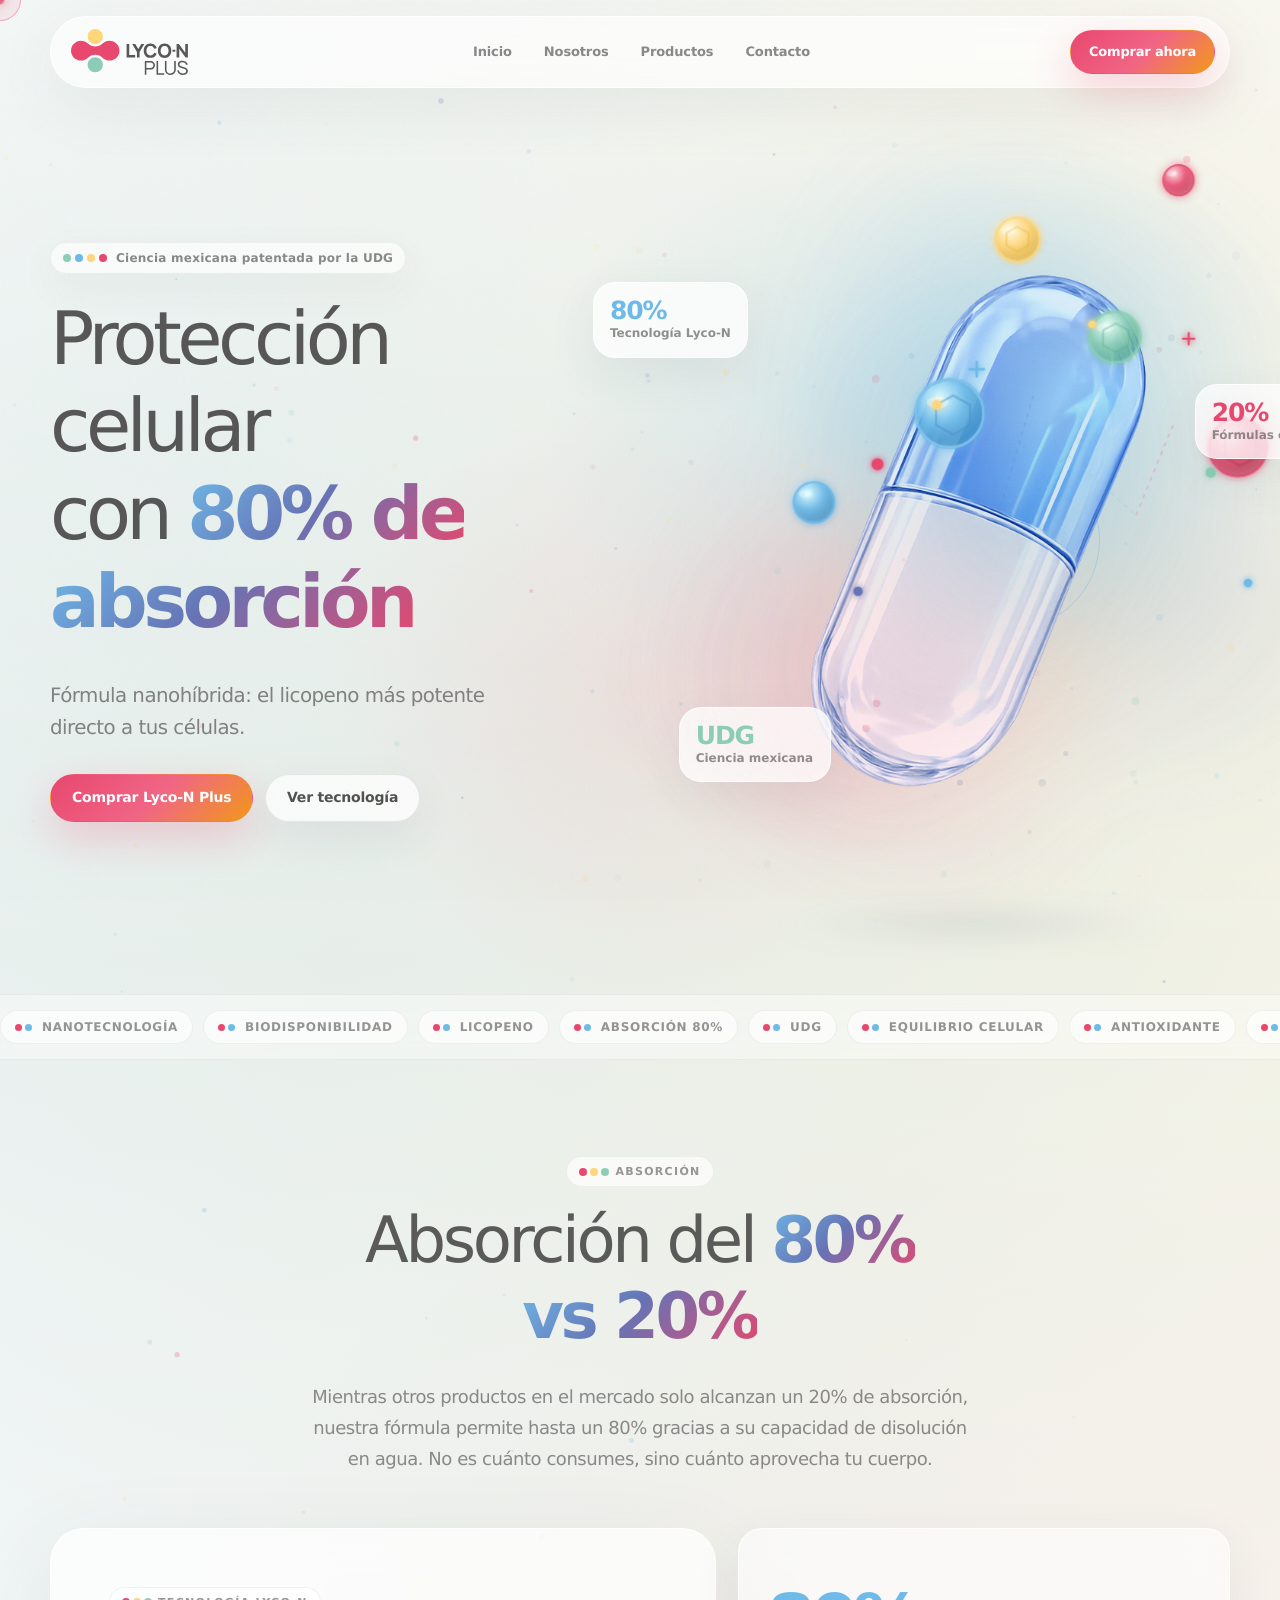
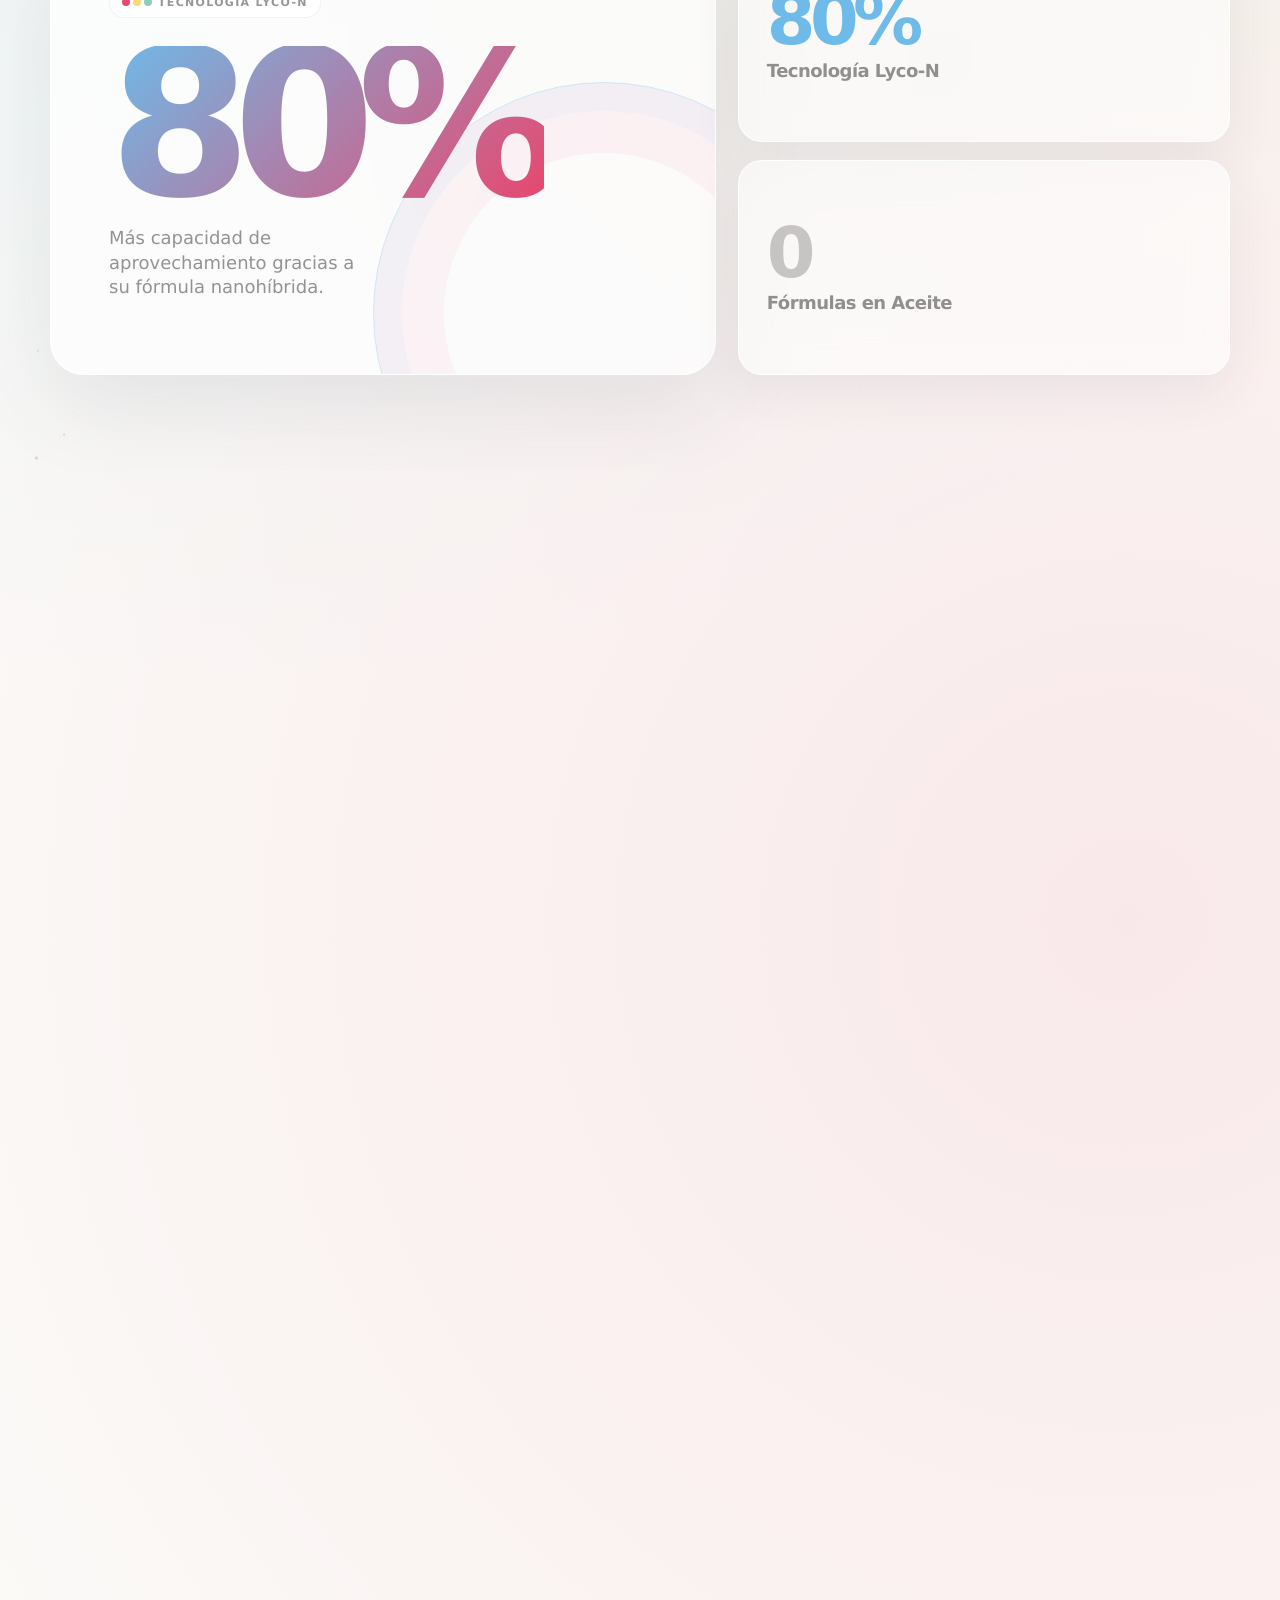
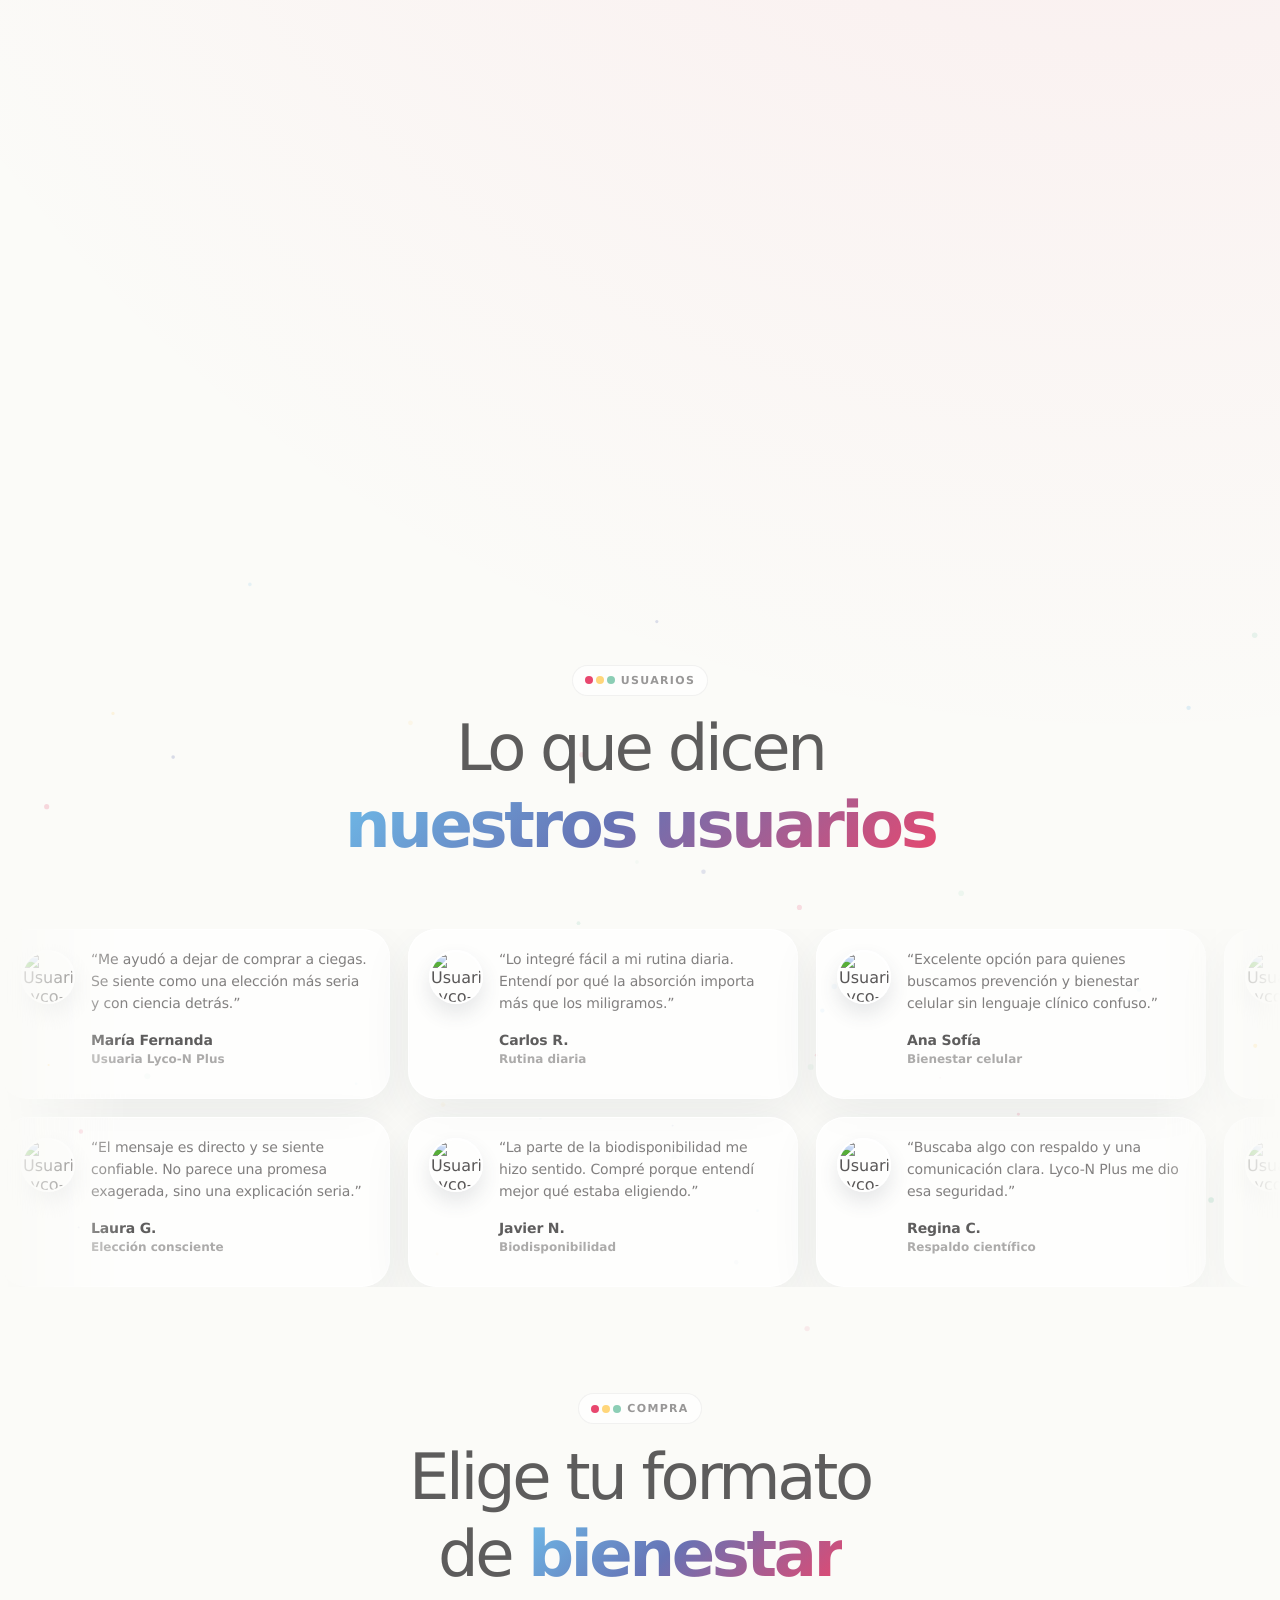
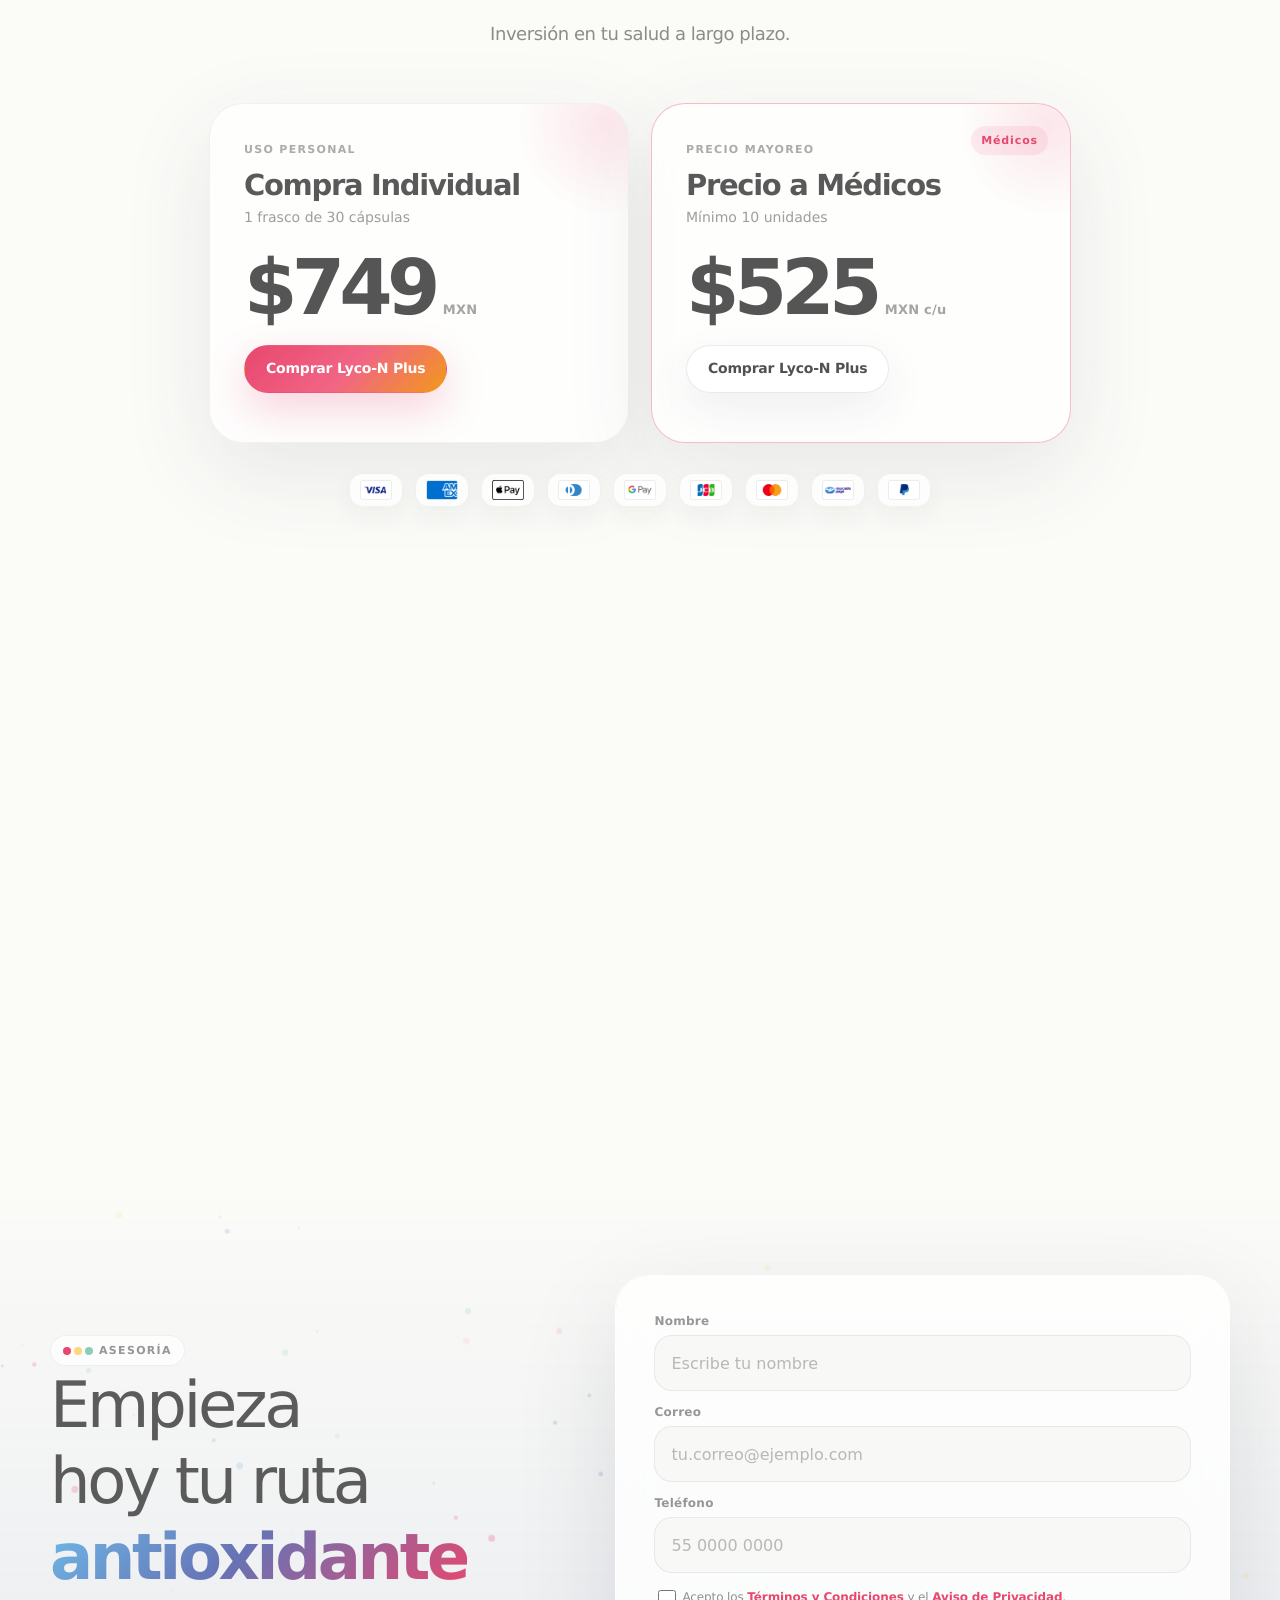
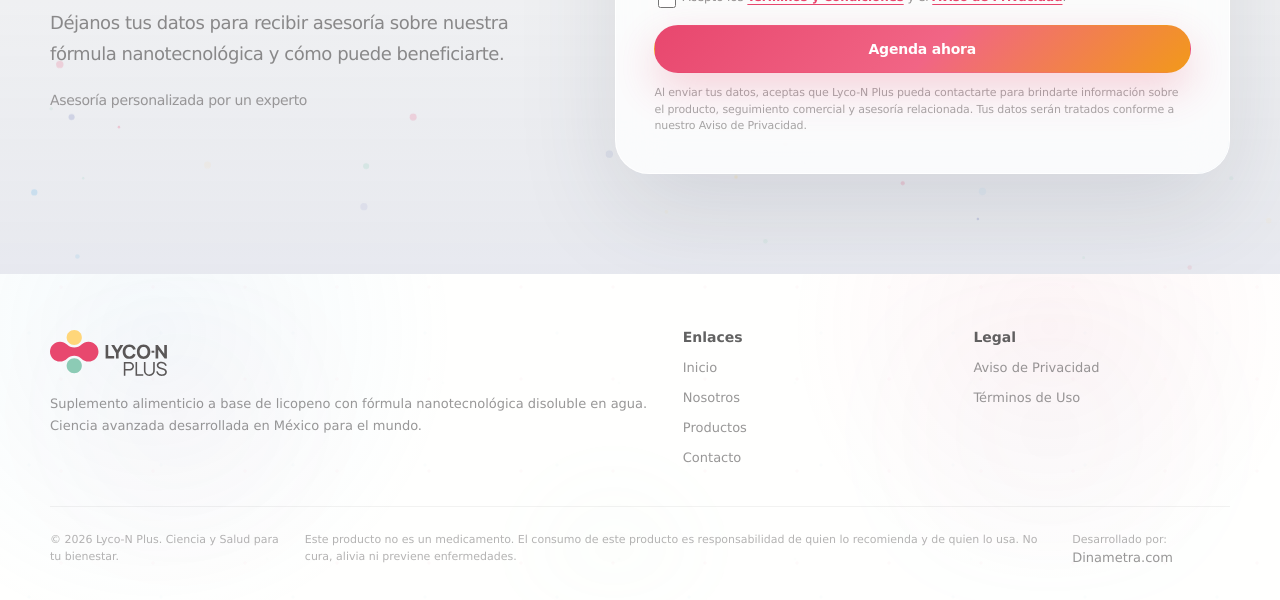
==== commit 2033d573: "Add files via upload" ====
--- a/index.html
+++ b/index.html
@@ -1,1145 +1,616 @@
 <!DOCTYPE html>
 <html lang="es">
 <head>
-<meta charset="UTF-8">
-<meta name="viewport" content="width=device-width, initial-scale=1.0">
-<title>Instituto Kennedy — Bicultural desde el primer día</title>
-<meta name="description" content="Tu hijo hablando inglés desde Maternal. Modelo Bicultural STEAM con Cambridge integrado, de Kínder a Preparatoria. +40 años formando líderes.">
-<link rel="preconnect" href="https://fonts.googleapis.com">
-<link rel="preconnect" href="https://fonts.gstatic.com" crossorigin>
-<link href="https://fonts.googleapis.com/css2?family=Poppins:wght@300;400;500;600;700&family=Montserrat+Alternates:wght@400;600;700;800;900&display=swap" rel="stylesheet">
-<link rel="stylesheet" href="styles.css">
-<link rel="shortcut icon" href="/assets/favicon-kennedy.png" type="image/x-icon">
+  <meta charset="UTF-8" />
+  <meta name="viewport" content="width=device-width, initial-scale=1.0" />
+  <title>Lyco-N Plus | Protección celular con 80% de absorción</title>
+  <meta name="description" content="Lyco-N Plus: fórmula nanohíbrida con 80% de absorción. Ciencia mexicana patentada por la UDG." />
+  <link rel="icon" type="image/svg+xml" href="[data-uri]" />
+  <link rel="stylesheet" href="style.css">
 </head>
 <body>
-
-<!-- ═══════════════════════════════════════ PROGRESS + FLOATING CTA ═══════════════════════════════════════ -->
-<div id="progress"></div>
-
-<div id="floating">
-  <a href="#agenda" class="float-btn" data-agenda="floating">
-    <span class="fb-dot"></span>
-    Agenda tu visita
-  </a>
-</div>
-
-<!-- ═══════════════════════════════════════ NAV ═══════════════════════════════════════ -->
-<nav class="top" id="nav">
-  <a href="#top" class="nav-logo" aria-label="Instituto Kennedy">
-    <img class="logo-img logo-white" src="assets/logo-white.svg" alt="Instituto Kennedy">
-    <img class="logo-img logo-navy"  src="assets/logo-navy.svg"  alt="">
-  </a>
-  <ul class="nav-links">
-    <li><a href="#modelo">Modelo</a></li>
-    <li><a href="#niveles">Niveles</a></li>
-    <li><a href="#steam">STEAM</a></li>
-    <li><a href="#comunidad">Comunidad</a></li>
-    <li><a href="#agenda" class="nav-cta" data-agenda="nav">Agenda tu visita</a></li>
-  </ul>
-</nav>
-
-<!-- ═══════════════════════════════════════ HERO ═══════════════════════════════════════ -->
-<section class="hero" id="top">
-  <div class="hero-bg"></div>
-  <div class="hero-grid-lines"></div>
-
-  <div class="hero-content">
-    <div class="hero-text">
-      <div class="hero-eyebrow reveal">
-        <span class="dot"></span>
-        Bicultural STEAM · Cuautitlán Izcalli · Desde 1984
-      </div>
-
-      <h1 class="hero-typewriter" id="hero-h1">
-        <span class="split-line"><span>Tu hijo hablando</span></span>
-        <span class="split-line"><span><span class="red" id="hero-typed-word">inglés</span> <em>desde</em> el</span></span>
-        <span class="split-line"><span>primer día.</span></span>
-      </h1>
-
-      <p class="hero-lede reveal d1">
-        <strong>No es inglés como materia. Es inglés como segunda lengua materna.</strong> Aquí los niños no estudian el idioma — lo viven, lo piensan y lo respiran desde Maternal.
-      </p>
-
-      <p class="hero-sub reveal d2">
-        Instituto Kennedy es el colegio bicultural donde tu hijo crece con la mentalidad, el idioma y las herramientas para competir en cualquier universidad del mundo. De Kínder a Prepa, sin interrupciones, sin tutorías externas.
-      </p>
-
-      <div class="hero-ctas reveal d3">
-        <a href="#agenda" class="btn btn-red btn-lg" data-agenda="hero">
-          Agenda tu visita
-          <svg class="arrow" width="17" height="17" viewBox="0 0 24 24" fill="none" stroke="currentColor" stroke-width="2.5" stroke-linecap="round" stroke-linejoin="round"><path d="M5 12h14M12 5l7 7-7 7"/></svg>
-        </a>
-        <a href="#modelo" class="btn btn-ghost-light">
-          Conoce el modelo
-        </a>
-      </div>
-
-      <div class="hero-badges reveal d4">
-        <div class="hb">+40 años formando generaciones</div>
-        <div class="hb">Cambridge integrado al currículo</div>
-        <div class="hb">Kínder · Primaria · Secundaria · Prepa</div>
+<div class="progress-bar" id="progressBar"></div>
+<div class="cursor-dot" id="cursorDot"></div>
+<div class="cursor-follower" id="cursorFollower"></div>
+<div class="noise"></div>
+
+  <div class="page-shell">
+    <nav class="nav" id="nav">
+      <a href="#inicio" class="brand" aria-label="Lyco-N Plus inicio">
+        <img src="[data-uri]" alt="Lyco-N Plus" />
+      </a>
+      <ul class="nav-links">
+        <li><a href="#inicio">Inicio</a></li>
+        <li><a href="#nosotros">Nosotros</a></li>
+        <li><a href="#productos">Productos</a></li>
+        <li><a href="#contacto">Contacto</a></li>
+      </ul>
+      <a href="#contacto" class="btn btn-primary btn-small btn-float">Comprar ahora</a>
+    </nav>
+
+    <section class="hero hero-premium" id="inicio">
+      <canvas class="particle-canvas" data-particles="hero"></canvas>
+      <div class="container hero-layout hero-layout-premium">
+        <div class="hero-copy reveal is-visible">
+          <div class="hero-kicker fade-up is-visible"><span class="dot"></span>Ciencia mexicana patentada por la UDG</div>
+          <h1 class="split-title is-visible">
+            <span class="line-wrap"><span class="line">Protección celular</span></span>
+            <span class="line-wrap"><span class="line">con <strong>80% de</strong></span></span>
+            <span class="line-wrap"><span class="line"><strong>absorción</strong></span></span>
+          </h1>
+          <p class="hero-lead fade-up delay-1 is-visible">Fórmula nanohíbrida: el licopeno más potente directo a tus células.</p>
+          <div class="hero-actions fade-up delay-2 is-visible">
+            <a href="#productos" class="btn btn-primary btn-float">Comprar Lyco-N Plus</a>
+            <a href="#absorcion" class="btn btn-soft btn-float">Ver tecnología</a>
+          </div>
+        </div>
+
+        <div class="hero-visual hero-visual-premium" id="heroVisual" aria-label="Cápsula animada representando nanotecnología Lyco-N Plus">
+          <!-- Glow rings -->
+          <div class="glow-ring glow-ring-a"></div>
+          <div class="glow-ring glow-ring-b"></div>
+          <div class="glow-ring glow-ring-c"></div>
+
+          <div class="premium-capsule png-capsule" id="capsuleScene">
+            <div class="capsule-aura"></div>
+            <div class="capsule-shadow-soft"></div>
+
+            <!-- PNG real render -->
+            <img
+              class="capsule-png-img"
+              src="assets/pill-02.png"
+              alt="Cápsula Lyco-N Plus abriéndose con moléculas nanotecnológicas"
+              draggable="false"
+            />
+
+            <!-- Partículas canvas encima del PNG -->
+            <canvas class="capsule-particle-canvas" id="capsuleParticles"></canvas>
+
+            <!-- Esferas/moléculas animadas encima del PNG -->
+            <svg class="capsule-molecules-svg" viewBox="0 0 920 920" xmlns="http://www.w3.org/2000/svg" aria-hidden="true">
+              <defs>
+                <radialGradient id="omBlue" cx="35%" cy="28%" r="70%"><stop offset="0%" stop-color="#DFFFFF" stop-opacity=".97"/><stop offset="55%" stop-color="#6EBAE8" stop-opacity=".82"/><stop offset="100%" stop-color="#3A8EC4" stop-opacity=".60"/></radialGradient>
+                <radialGradient id="omPink" cx="35%" cy="28%" r="70%"><stop offset="0%" stop-color="#FFE8EE" stop-opacity=".97"/><stop offset="55%" stop-color="#E8476E" stop-opacity=".78"/><stop offset="100%" stop-color="#C0304E" stop-opacity=".55"/></radialGradient>
+                <radialGradient id="omGreen" cx="35%" cy="28%" r="70%"><stop offset="0%" stop-color="#E8FFF6" stop-opacity=".97"/><stop offset="55%" stop-color="#8CCEB5" stop-opacity=".80"/><stop offset="100%" stop-color="#5AAE8E" stop-opacity=".55"/></radialGradient>
+                <radialGradient id="omYellow" cx="35%" cy="28%" r="70%"><stop offset="0%" stop-color="#FFFDE8" stop-opacity=".97"/><stop offset="55%" stop-color="#FFD67A" stop-opacity=".82"/><stop offset="100%" stop-color="#E8B030" stop-opacity=".55"/></radialGradient>
+                <radialGradient id="omPurple" cx="35%" cy="28%" r="70%"><stop offset="0%" stop-color="#EEF0FF" stop-opacity=".97"/><stop offset="55%" stop-color="#6673B5" stop-opacity=".78"/><stop offset="100%" stop-color="#4A5490" stop-opacity=".55"/></radialGradient>
+                <filter id="omGlow" x="-60%" y="-60%" width="220%" height="220%"><feGaussianBlur stdDeviation="5" result="b"/><feMerge><feMergeNode in="b"/><feMergeNode in="SourceGraphic"/></feMerge></filter>
+                <filter id="omSparkGlow" x="-100%" y="-100%" width="300%" height="300%"><feGaussianBlur stdDeviation="3.5" result="b"/><feMerge><feMergeNode in="b"/><feMergeNode in="SourceGraphic"/></feMerge></filter>
+              </defs>
+
+              <!-- Moléculas flotantes que emergen de la cápsula -->
+              <g filter="url(#omGlow)">
+                <!-- M1 azul grande -->
+                <g class="mol-float" style="--tx:-60px;--ty:-110px;--del:.5s;--dur:2.0s;--orb:7.2s;--ox:9px;--oy:-11px">
+                  <circle cx="490" cy="430" r="40" fill="url(#omBlue)" stroke="#6EBAE8" stroke-width="3.5"/>
+                  <ellipse cx="476" cy="417" rx="13" ry="7" fill="#FFFFFF" opacity=".44"/>
+                  <path d="M474 420 l20 -11 20 11 v24 l-20 11 -20 -11z" fill="none" stroke="#4A8EC4" stroke-width="2.5" opacity=".52"/>
+                  <circle cx="490" cy="430" r="40" fill="none" stroke="#FFFFFF" stroke-opacity=".14" stroke-width="2"/>
+                </g>
+                <!-- M2 verde -->
+                <g class="mol-float" style="--tx:55px;--ty:-140px;--del:.85s;--dur:2.4s;--orb:8.4s;--ox:-7px;--oy:-13px">
+                  <circle cx="570" cy="370" r="30" fill="url(#omGreen)" stroke="#8CCEB5" stroke-width="3"/>
+                  <ellipse cx="558" cy="359" rx="10" ry="5.5" fill="#FFFFFF" opacity=".42"/>
+                  <path d="M556 362 l15 -8 15 8 v18 l-15 8 -15 -8z" fill="none" stroke="#5AAE8E" stroke-width="2" opacity=".50"/>
+                </g>
+                <!-- M3 rosa -->
+                <g class="mol-float" style="--tx:120px;--ty:-80px;--del:1.1s;--dur:2.2s;--orb:6.8s;--ox:11px;--oy:-8px">
+                  <circle cx="650" cy="440" r="34" fill="url(#omPink)" stroke="#E8476E" stroke-width="3"/>
+                  <ellipse cx="637" cy="428" rx="11" ry="6" fill="#FFFFFF" opacity=".40"/>
+                  <path d="M635 431 l18 -10 18 10 v21 l-18 10 -18 -10z" fill="none" stroke="#C0304E" stroke-width="2.5" opacity=".50"/>
+                </g>
+                <!-- M4 amarillo arriba -->
+                <g class="mol-float" style="--tx:-20px;--ty:-180px;--del:1.4s;--dur:2.6s;--orb:7.9s;--ox:-5px;--oy:-15px">
+                  <circle cx="530" cy="295" r="26" fill="url(#omYellow)" stroke="#FFD67A" stroke-width="2.5"/>
+                  <ellipse cx="519" cy="284" rx="9" ry="5" fill="#FFFFFF" opacity=".40"/>
+                  <path d="M517 287 l13 -7 13 7 v15 l-13 7 -13 -7z" fill="none" stroke="#E8B030" stroke-width="2" opacity=".46"/>
+                </g>
+                <!-- M5 púrpura -->
+                <g class="mol-float" style="--tx:165px;--ty:-145px;--del:1.7s;--dur:2.9s;--orb:9.2s;--ox:13px;--oy:-10px">
+                  <circle cx="695" cy="330" r="23" fill="url(#omPurple)" stroke="#6673B5" stroke-width="2.5"/>
+                  <ellipse cx="685" cy="320" rx="8" ry="4" fill="#FFFFFF" opacity=".38"/>
+                  <path d="M683 323 l11 -6 11 6 v13 l-11 6 -11 -6z" fill="none" stroke="#4A5490" stroke-width="1.8" opacity=".44"/>
+                </g>
+                <!-- M6 azul pequeño izq -->
+                <g class="mol-float" style="--tx:-130px;--ty:-45px;--del:.35s;--dur:1.9s;--orb:6.4s;--ox:-9px;--oy:-7px">
+                  <circle cx="400" cy="470" r="24" fill="url(#omBlue)" stroke="#6EBAE8" stroke-width="2.5"/>
+                  <ellipse cx="390" cy="460" rx="8" ry="4.5" fill="#FFFFFF" opacity=".38"/>
+                </g>
+                <!-- M7 verde lejano -->
+                <g class="mol-float" style="--tx:200px;--ty:-50px;--del:2.0s;--dur:3.1s;--orb:8.8s;--ox:7px;--oy:-6px">
+                  <circle cx="735" cy="475" r="20" fill="url(#omGreen)" stroke="#8CCEB5" stroke-width="2"/>
+                  <ellipse cx="726" cy="466" rx="7" ry="3.5" fill="#FFFFFF" opacity=".36"/>
+                </g>
+                <!-- M8 rosa pequeño -->
+                <g class="mol-float" style="--tx:90px;--ty:-210px;--del:2.3s;--dur:2.7s;--orb:7.5s;--ox:5px;--oy:-12px">
+                  <circle cx="610" cy="255" r="18" fill="url(#omPink)" stroke="#E8476E" stroke-width="2"/>
+                  <ellipse cx="602" cy="247" rx="6" ry="3.5" fill="#FFFFFF" opacity=".36"/>
+                </g>
+              </g>
+
+              <!-- Líneas de conexión entre moléculas -->
+              <g stroke-dasharray="4 7" stroke-linecap="round" opacity=".0" class="mol-bond">
+                <line x1="490" y1="430" x2="570" y2="370" stroke="#6EBAE8" stroke-width="1.5"/>
+                <line x1="570" y1="370" x2="650" y2="440" stroke="#8CCEB5" stroke-width="1.5"/>
+                <line x1="490" y1="430" x2="530" y2="295" stroke="#6673B5" stroke-width="1.2"/>
+                <line x1="650" y1="440" x2="695" y2="330" stroke="#E8476E" stroke-width="1.2"/>
+              </g>
+
+              <!-- Sparks / destellos -->
+              <g filter="url(#omSparkGlow)">
+                <circle class="v7-spark" style="--sp-del:0s;--sp-dur:3.2s"    cx="345" cy="380" r="7"   fill="#E8476E"/>
+                <circle class="v7-spark" style="--sp-del:.55s;--sp-dur:2.9s"  cx="415" cy="310" r="5.5" fill="#FFD67A"/>
+                <circle class="v7-spark" style="--sp-del:1.15s;--sp-dur:3.6s" cx="738" cy="390" r="6"   fill="#8CCEB5"/>
+                <circle class="v7-spark" style="--sp-del:1.75s;--sp-dur:2.6s" cx="782" cy="520" r="5"   fill="#6EBAE8"/>
+                <circle class="v7-spark" style="--sp-del:.35s;--sp-dur:4.1s"  cx="322" cy="530" r="5.5" fill="#6673B5"/>
+                <circle class="v7-spark" style="--sp-del:2.3s;--sp-dur:3.3s"  cx="598" cy="215" r="4.5" fill="#FFD67A"/>
+                <!-- Cruces -->
+                <g class="v7-spark" style="--sp-del:.9s;--sp-dur:2.7s" transform="translate(462,268)">
+                  <rect x="-1.5" y="-10" width="3" height="20" rx="1.5" fill="#6EBAE8"/>
+                  <rect x="-10"  y="-1.5" width="20" height="3"  rx="1.5" fill="#6EBAE8"/>
+                </g>
+                <g class="v7-spark" style="--sp-del:1.5s;--sp-dur:3.9s" transform="translate(712,232)">
+                  <rect x="-1.2" y="-8"  width="2.4" height="16" rx="1.2" fill="#E8476E"/>
+                  <rect x="-8"   y="-1.2" width="16" height="2.4" rx="1.2" fill="#E8476E"/>
+                </g>
+              </g>
+            </svg>
+
+            <!-- Floating stat cards -->
+            <div class="hero-stat stat-a"><b>80%</b><span>Tecnología Lyco-N</span></div>
+            <div class="hero-stat stat-b"><b>20%</b><span>Fórmulas en aceite</span></div>
+            <div class="hero-stat stat-c"><b>UDG</b><span>Ciencia mexicana</span></div>
+          </div>
+        </div>
+      </div>
+    </section>
+
+    <div class="marquee-strip" aria-hidden="true">
+      <div class="keyword-track">
+        <span>Nanotecnología</span><span>Biodisponibilidad</span><span>Licopeno</span><span>Absorción 80%</span><span>UDG</span><span>Equilibrio celular</span><span>Antioxidante</span><span>Ciencia mexicana</span>
+        <span>Nanotecnología</span><span>Biodisponibilidad</span><span>Licopeno</span><span>Absorción 80%</span><span>UDG</span><span>Equilibrio celular</span><span>Antioxidante</span><span>Ciencia mexicana</span>
       </div>
     </div>
 
-    <div class="hero-collage reveal d2">
-      <div class="hc-card hc-1">
-        <img class="hc-img" src="https://images.unsplash.com/photo-1503676260728-1c00da094a0b?w=900&q=80&auto=format&fit=crop" alt="Niña sonriendo en clase">
-      </div>
-      <div class="hc-card hc-2">
-        <img class="hc-img" src="https://images.unsplash.com/photo-1588072432836-e10032774350?w=900&q=80&auto=format&fit=crop" alt="Niños trabajando en laboratorio">
-      </div>
-      <div class="hc-card hc-3">
-        <img class="hc-img" src="https://images.unsplash.com/photo-1509062522246-3755977927d7?w=700&q=80&auto=format&fit=crop" alt="Estudiantes">
-      </div>
-      <div class="hc-badge b1">
-        <div class="hc-badge-icon">EN</div>
-        <div class="hc-badge-text">
-          <strong>60%+</strong>
-          del día en inglés
-        </div>
-      </div>
-      <div class="hc-badge b2">
-        <div class="hc-badge-icon">★</div>
-        <div class="hc-badge-text">
-          <strong>9.4/10</strong>
-          satisfacción de familias
-        </div>
-      </div>
-    </div>
-  </div>
-
-  <a href="#outcomes" class="scroll-hint" aria-label="Explorar">
-    <div class="mouse"><div class="dot2"></div></div>
-    <span>Explorar</span>
-  </a>
-</section>
-
-<!-- ═══════════════════════════════════════ MARQUEE 1 ═══════════════════════════════════════ -->
-<div class="marquee">
-  <div class="marquee-track" id="marquee-1"></div>
-</div>
-
-<!-- ═══════════════════════════════════════ OUTCOMES ═══════════════════════════════════════ -->
-<section class="outcomes" id="outcomes">
-  <div class="container">
-    <div class="outcomes-head">
-      <div class="reveal">
-        <p class="eyebrow">Resultados que hablan</p>
-        <h2 class="font-display">Lo que esperar cuando tu hijo es parte de IK.</h2>
-      </div>
-      <p class="reveal d1">Cuatro décadas perfeccionando un modelo donde el inglés, el carácter y la excelencia académica no son metas separadas — son la misma cosa.</p>
-    </div>
-
-    <div class="outcomes-grid">
-      <div class="oc-card reveal d1">
-        <div class="oc-num"><span class="counter" data-target="40">0</span><span class="red">+</span></div>
-        <div class="oc-label">Años formando generaciones biculturales</div>
-      </div>
-      <div class="oc-card reveal d2">
-        <div class="oc-num"><span class="counter" data-target="98">0</span><span class="red">%</span></div>
-        <div class="oc-label">De egresados aceptados en su primera opción universitaria</div>
-      </div>
-      <div class="oc-card reveal d3">
-        <div class="oc-num"><span class="counter" data-target="92">0</span><span class="red">%</span></div>
-        <div class="oc-label">Certificación Cambridge B2 First o superior al egresar</div>
-      </div>
-      <div class="oc-card reveal d4">
-        <div class="oc-num"><span class="counter" data-target="15">0</span><span class="red">:1</span></div>
-        <div class="oc-label">Promedio de alumnos por maestro, todos los niveles</div>
-      </div>
-    </div>
-  </div>
-</section>
-
-<!-- ═══════════════════════════════════════ METHODOLOGY SPLIT ═══════════════════════════════════════ -->
-<section class="method">
-  <div class="container">
-    <div class="method-grid">
-      <div class="method-stage reveal" id="method-stage">
-        <div class="method-frame">
-          <img class="method-img is-active" data-i="0" src="https://images.unsplash.com/photo-1503676260728-1c00da094a0b?w=1100&q=80&auto=format&fit=crop" alt="Niños en clase bicultural">
-          <img class="method-img" data-i="1" src="https://images.unsplash.com/photo-1497486751825-1233686d5d80?w=1100&q=80&auto=format&fit=crop" alt="Examen Cambridge">
-          <img class="method-img" data-i="2" src="https://images.unsplash.com/photo-1546410531-bb4caa6b424d?w=1100&q=80&auto=format&fit=crop" alt="Comunidad y formación humana">
-          <img class="method-img" data-i="3" src="https://images.unsplash.com/photo-1588072432836-e10032774350?w=1100&q=80&auto=format&fit=crop" alt="Laboratorio STEAM">
-
-          <div class="method-hotspot" id="method-hotspot" style="left:18%;top:32%">
-            <span class="ring"></span>
-            <span class="dot"></span>
-          </div>
-
-          <div class="method-caption">
-            <span class="m-cap-tag" id="method-cap-tag">01 · Bicultural</span>
-            <span class="m-cap-text" id="method-cap-text">Inglés vivo, no traducido.</span>
-          </div>
-        </div>
-
-        <div class="method-marks">
-          <span class="mm" data-i="0"></span>
-          <span class="mm" data-i="1"></span>
-          <span class="mm" data-i="2"></span>
-          <span class="mm" data-i="3"></span>
-        </div>
-      </div>
-
-      <div class="method-text">
-        <p class="eyebrow reveal">Nuestra metodología</p>
-        <h2 class="reveal d1">Cuatro pilares <em>que definen</em><br>nuestra propuesta.</h2>
-        <p class="method-lede reveal d2">Pasa el cursor sobre cada pilar — o déjalos rotar — para ver cómo se viven en el campus.</p>
-
-        <ul class="method-list">
-          <li class="ml-item is-active reveal d2" data-i="0" data-spot="18% 32%">
-            <div class="ml-icon"><svg viewBox="0 0 24 24" fill="none" stroke="currentColor" stroke-width="1.8" stroke-linecap="round" stroke-linejoin="round" width="20" height="20"><circle cx="12" cy="12" r="10"/><line x1="2" y1="12" x2="22" y2="12"/><path d="M12 2a15.3 15.3 0 0 1 4 10 15.3 15.3 0 0 1-4 10 15.3 15.3 0 0 1-4-10 15.3 15.3 0 0 1 4-10z"/></svg></div>
-            <div class="ml-text">
-              <div class="ml-head"><span class="ml-num">01</span><h4>Modelo Bicultural</h4></div>
-              <p>El inglés no es una asignatura. Es el idioma en que tu hijo vive, piensa y aprende desde Maternal.</p>
-            </div>
-          </li>
-
-          <li class="ml-item reveal d3" data-i="1" data-spot="58% 22%">
-            <div class="ml-icon"><svg viewBox="0 0 24 24" fill="none" stroke="currentColor" stroke-width="1.8" stroke-linecap="round" stroke-linejoin="round" width="20" height="20"><path d="M9 11l3 3L22 4"/><path d="M21 12v7a2 2 0 0 1-2 2H5a2 2 0 0 1-2-2V5a2 2 0 0 1 2-2h11"/></svg></div>
-            <div class="ml-text">
-              <div class="ml-head"><span class="ml-num">02</span><h4>Cambridge Integrado</h4></div>
-              <p>Certificaciones internacionales dentro del currículo. Sin tutorías extra. Sin sábados. Sin estrés.</p>
-            </div>
-          </li>
-
-          <li class="ml-item reveal d4" data-i="2" data-spot="32% 68%">
-            <div class="ml-icon"><svg viewBox="0 0 24 24" fill="currentColor" width="20" height="20"><path d="M12 21.35l-1.45-1.32C5.4 15.36 2 12.28 2 8.5 2 5.42 4.42 3 7.5 3c1.74 0 3.41.81 4.5 2.09C13.09 3.81 14.76 3 16.5 3 19.58 3 22 5.42 22 8.5c0 3.78-3.4 6.86-8.55 11.54L12 21.35z"/></svg></div>
-            <div class="ml-text">
-              <div class="ml-head"><span class="ml-num">03</span><h4>Formación Humana</h4></div>
-              <p>Carácter, valores e inteligencia emocional cultivados con la misma seriedad que las matemáticas.</p>
-            </div>
-          </li>
-
-          <li class="ml-item reveal d5" data-i="3" data-spot="72% 58%">
-            <div class="ml-icon"><svg viewBox="0 0 24 24" fill="none" stroke="currentColor" stroke-width="1.8" stroke-linecap="round" stroke-linejoin="round" width="20" height="20"><path d="M9 2h6v4H9zM12 6v6M5.5 14a6.5 6.5 0 1 0 13 0M5.5 14h13M8 18l-2 3M16 18l2 3"/></svg></div>
-            <div class="ml-text">
-              <div class="ml-head"><span class="ml-num">04</span><h4>Modelo STEAM</h4></div>
-              <p>Ciencia, tecnología, arte e ingeniería integrados en proyectos reales. Aprenden construyendo.</p>
-            </div>
-          </li>
-        </ul>
-      </div>
-    </div>
-  </div>
-</section>
-
-<!-- ═══════════════════════════════════════ MANIFESTO ═══════════════════════════════════════ -->
-<section class="manifesto">
-  <div class="container">
-    <p class="eyebrow reveal">El modelo IK · en una idea</p>
-    <p class="manifesto-text" id="manifesto-text" style="margin-top:32px">
-      <span class="w">Hay </span><span class="w">escuelas </span><span class="w">donde </span><span class="w">el </span><span class="w red">inglés </span><span class="w">se </span><span class="w">enseña.</span>
-      <br>
-      <span class="w">Y </span><span class="w">escuelas </span><span class="w">donde </span><span class="w">el </span><span class="w red">inglés </span><span class="w">se </span><span class="w red">vive </span><span class="w">desde </span><span class="w">los </span><span class="w red">tres </span><span class="w red">años.</span>
-      <br>
-      <span class="w">Donde </span><span class="w">tu </span><span class="w">hijo </span><span class="w">no </span><span class="w">solo </span><span class="w">aprende </span><span class="w">un </span><span class="w">idioma —</span>
-      <span class="w">aprende </span><span class="w">a </span><span class="w red">pensar </span><span class="w">en </span><span class="w red">dos.</span>
-    </p>
-
-    <div class="manifesto-foot">
-      <p class="reveal">Cuando un niño piensa en dos idiomas desde temprano, no solo se vuelve bilingüe. Desarrolla una flexibilidad mental, una apertura cultural y una confianza para hablar con el mundo que se quedan toda la vida. Esa es la apuesta de Instituto Kennedy desde 1984.</p>
-      <div class="signature reveal d1">
-        — Dirección Académica IK
-        <span>Cuautitlán Izcalli · Estado de México</span>
-      </div>
-    </div>
-  </div>
-</section>
-
-<!-- ═══════════════════════════════════════ PILLARS ═══════════════════════════════════════ -->
-<section class="pillars" id="modelo">
-  <div class="container">
-    <div class="pillars-head reveal">
-      <p class="eyebrow light">Cuatro pilares · un solo proyecto</p>
-      <h2>Cómo <em>formamos</em> a tu hijo<br>para el mundo real.</h2>
-    </div>
-
-    <div class="pillars-grid">
-      <div class="pillar reveal d1">
-        <div class="pillar-num">01</div>
-        <div class="pillar-icon">EN</div>
-        <h3>Bicultural<br>de verdad</h3>
-        <p>Más del 60% del día académico transcurre en inglés. No es una clase, es el ambiente. Tu hijo piensa, juega, debate y crea en dos idiomas desde Maternal.</p>
-        <ul class="pillar-list">
-          <li>Inglés desde los 2 años</li>
-          <li>Maestros nativos y certificados</li>
-          <li>Inmersión, no traducción</li>
-        </ul>
-      </div>
-
-      <div class="pillar reveal d2">
-        <div class="pillar-num">02</div>
-        <div class="pillar-icon">📜</div>
-        <h3>Cambridge<br>integrado</h3>
-        <p>Las certificaciones internacionales Cambridge están dentro del currículo — sin tutorías extra, sin clases por la tarde, sin costo adicional. Solo aprendizaje real.</p>
-        <ul class="pillar-list">
-          <li>Starters, Movers, Flyers</li>
-          <li>KET, PET, First, Advanced</li>
-          <li>Validez en todo el mundo</li>
-        </ul>
-      </div>
-
-      <div class="pillar reveal d3">
-        <div class="pillar-num">03</div>
-        <div class="pillar-icon">🔭</div>
-        <h3>Modelo<br>STEAM</h3>
-        <p>Ciencia, Tecnología, Ingeniería, Arte y Matemáticas se enseñan juntos en proyectos reales. Tu hijo no memoriza fórmulas — construye, programa y soluciona.</p>
-        <ul class="pillar-list">
-          <li>Robótica desde Primaria</li>
-          <li>Programación y diseño</li>
-          <li>Laboratorios reales</li>
-        </ul>
-      </div>
-
-      <div class="pillar reveal d4">
-        <div class="pillar-num">04</div>
-        <div class="pillar-icon">❤︎</div>
-        <h3>Formación<br>humana</h3>
-        <p>El conocimiento sin carácter no sirve. Cultivamos valores, inteligencia emocional y liderazgo en cada interacción — del recreo al aula.</p>
-        <ul class="pillar-list">
-          <li>Tutoría personalizada</li>
-          <li>Programa socioemocional</li>
-          <li>Comunidad y servicio</li>
-        </ul>
-      </div>
-    </div>
-  </div>
-</section>
-
-<!-- ═══════════════════════════════════════ LEVELS (tabs) ═══════════════════════════════════════ -->
-<section class="levels" id="niveles">
-  <div class="container">
-    <div class="levels-head">
-      <div class="reveal">
-        <p class="eyebrow">Un solo colegio · todo el camino</p>
-        <h2 style="margin-top:18px">De Maternal a Prepa, sin cambiar de comunidad.</h2>
-      </div>
-      <p class="reveal d1">Doce años bajo un mismo proyecto educativo. Tu hijo no se reinventa cada nivel — crece. Y nosotros lo conocemos desde que apenas habla.</p>
-    </div>
-
-    <div class="levels-tabs reveal d2">
-      <button class="lvl-tab active" data-target="lvl-maternal">Maternal y Preescolar <span class="age">2–5 años</span></button>
-      <button class="lvl-tab" data-target="lvl-primaria">Primaria <span class="age">6–11 años</span></button>
-      <button class="lvl-tab" data-target="lvl-secundaria">Secundaria <span class="age">12–14 años</span></button>
-      <button class="lvl-tab" data-target="lvl-prepa">Preparatoria <span class="age">15–17 años</span></button>
-    </div>
-
-    <!-- Maternal -->
-    <div class="lvl-panel active" id="lvl-maternal">
-      <div class="lvl-text">
-        <p class="lvl-eyebrow">Maternal · Preescolar</p>
-        <h3>El idioma se aprende antes de saber que se está aprendiendo.</h3>
-        <p class="lead">Entre los 2 y los 5 años, el cerebro absorbe idiomas como esponja. En IK aprovechamos esa ventana única con un programa de inmersión total en inglés — donde el juego, la canción y la rutina diaria son la clase.</p>
-        <div class="lvl-features">
-          <div class="lvl-feat"><div class="lvl-feat-icon">EN</div><div class="lvl-feat-text"><strong>Inmersión total</strong>80%+ del día en inglés</div></div>
-          <div class="lvl-feat"><div class="lvl-feat-icon">♪</div><div class="lvl-feat-text"><strong>Música y arte</strong>Estimulación neuronal temprana</div></div>
-          <div class="lvl-feat"><div class="lvl-feat-icon">⚽</div><div class="lvl-feat-text"><strong>Psicomotricidad</strong>Desarrollo integral del cuerpo</div></div>
-          <div class="lvl-feat"><div class="lvl-feat-icon">📖</div><div class="lvl-feat-text"><strong>Lectoescritura</strong>En ambos idiomas, a su ritmo</div></div>
-        </div>
-        <a href="#agenda" class="btn btn-navy" data-agenda="lvl-maternal">Agenda visita Maternal
-          <svg class="arrow" width="15" height="15" viewBox="0 0 24 24" fill="none" stroke="currentColor" stroke-width="2.5" stroke-linecap="round" stroke-linejoin="round"><path d="M5 12h14M12 5l7 7-7 7"/></svg>
-        </a>
-      </div>
-      <div class="lvl-media">
-        <div class="lvl-video-wrap">
-          <video src="/assets/preescolar.mp4" autoplay loop muted playsinline></video>
-        </div>
-        <div class="lvl-media-tag">2–5 años · Inmersión bicultural</div>
-      </div>
-    </div>
-
-    <!-- Primaria -->
-    <div class="lvl-panel" id="lvl-primaria">
-      <div class="lvl-text">
-        <p class="lvl-eyebrow">Primaria</p>
-        <h3>Donde la curiosidad encuentra rigor — en dos idiomas.</h3>
-        <p class="lead">De primero a sexto, los niños profundizan en ciencia, lectura crítica y matemáticas en ambos idiomas. Aquí pasan de hablar inglés a pensar y razonar en inglés, mientras desarrollan disciplina, autonomía y curiosidad real.</p>
-        <div class="lvl-features">
-          <div class="lvl-feat"><div class="lvl-feat-icon">🔬</div><div class="lvl-feat-text"><strong>STEAM activo</strong>Robótica y programación desde 3°</div></div>
-          <div class="lvl-feat"><div class="lvl-feat-icon">📜</div><div class="lvl-feat-text"><strong>Cambridge</strong>Starters, Movers y Flyers integrados</div></div>
-          <div class="lvl-feat"><div class="lvl-feat-icon">📚</div><div class="lvl-feat-text"><strong>Lectura crítica</strong>30+ libros leídos cada año</div></div>
-          <div class="lvl-feat"><div class="lvl-feat-icon">🎨</div><div class="lvl-feat-text"><strong>Artes y deportes</strong>Talento descubierto temprano</div></div>
-        </div>
-        <a href="#agenda" class="btn btn-navy" data-agenda="lvl-primaria">Agenda visita Primaria
-          <svg class="arrow" width="15" height="15" viewBox="0 0 24 24" fill="none" stroke="currentColor" stroke-width="2.5" stroke-linecap="round" stroke-linejoin="round"><path d="M5 12h14M12 5l7 7-7 7"/></svg>
-        </a>
-      </div>
-      <div class="lvl-media">
-        <div class="lvl-video-wrap">
-          <video src="/assets/primaria.mp4" autoplay loop muted playsinline></video>
-        </div>
-        <div class="lvl-media-tag">6–11 años · STEAM bicultural</div>
-      </div>
-    </div>
-
-    <!-- Secundaria -->
-    <div class="lvl-panel" id="lvl-secundaria">
-      <div class="lvl-text">
-        <p class="lvl-eyebrow">Secundaria</p>
-        <h3>La etapa donde se forja el carácter — con perspectiva global.</h3>
-        <p class="lead">Tres años críticos donde tu hijo descubre quién es. Los acompañamos con tutoría individual, proyectos interdisciplinarios y un currículo bicultural que les abre la mente a debatir, escribir y argumentar en ambos idiomas con naturalidad.</p>
-        <div class="lvl-features">
-          <div class="lvl-feat"><div class="lvl-feat-icon">📝</div><div class="lvl-feat-text"><strong>Cambridge B1/B2</strong>PET y First antes de Prepa</div></div>
-          <div class="lvl-feat"><div class="lvl-feat-icon">💻</div><div class="lvl-feat-text"><strong>Programación</strong>Python, web y diseño 3D</div></div>
-          <div class="lvl-feat"><div class="lvl-feat-icon">🎯</div><div class="lvl-feat-text"><strong>Tutor personal</strong>1 a 1 cada semana</div></div>
-          <div class="lvl-feat"><div class="lvl-feat-icon">🗺️</div><div class="lvl-feat-text"><strong>Intercambios</strong>Programas internacionales</div></div>
-        </div>
-        <a href="#agenda" class="btn btn-navy" data-agenda="lvl-secundaria">Agenda visita Secundaria
-          <svg class="arrow" width="15" height="15" viewBox="0 0 24 24" fill="none" stroke="currentColor" stroke-width="2.5" stroke-linecap="round" stroke-linejoin="round"><path d="M5 12h14M12 5l7 7-7 7"/></svg>
-        </a>
-      </div>
-      <div class="lvl-media">
-        <div class="lvl-video-wrap">
-          <video src="assets/secundaria.mp4" autoplay loop muted playsinline></video>
-        </div>
-        <div class="lvl-media-tag">12–14 años · Cambridge First</div>
-      </div>
-    </div>
-
-    <!-- Prepa -->
-    <div class="lvl-panel" id="lvl-prepa">
-      <div class="lvl-text">
-        <p class="lvl-eyebrow">Preparatoria</p>
-        <h3>Tres años para conquistar la universidad que quieran — donde quieran.</h3>
-        <p class="lead">Egresan de IK con Cambridge Advanced, dominio de programación, pensamiento crítico y la confianza para aplicar a la universidad de sus sueños en México o el extranjero. El 98% entra a su primera opción.</p>
-        <div class="lvl-features">
-          <div class="lvl-feat"><div class="lvl-feat-icon">🎓</div><div class="lvl-feat-text"><strong>Cambridge C1</strong>Advanced antes de egresar</div></div>
-          <div class="lvl-feat"><div class="lvl-feat-icon">🌎</div><div class="lvl-feat-text"><strong>Asesoría universitaria</strong>México y extranjero</div></div>
-          <div class="lvl-feat"><div class="lvl-feat-icon">🚀</div><div class="lvl-feat-text"><strong>Proyectos reales</strong>Empresas y comunidad</div></div>
-          <div class="lvl-feat"><div class="lvl-feat-icon">📊</div><div class="lvl-feat-text"><strong>Áreas específicas</strong>Ingenierías, Salud, Sociales, Arte</div></div>
-        </div>
-        <a href="#agenda" class="btn btn-navy" data-agenda="lvl-prepa">Agenda visita Prepa
-          <svg class="arrow" width="15" height="15" viewBox="0 0 24 24" fill="none" stroke="currentColor" stroke-width="2.5" stroke-linecap="round" stroke-linejoin="round"><path d="M5 12h14M12 5l7 7-7 7"/></svg>
-        </a>
-      </div>
-      <div class="lvl-media">
-        <div class="lvl-video-wrap">
-          <video src="/assets/preparatoria.mp4" autoplay loop muted playsinline></video>
-        </div>
-        <div class="lvl-media-tag">15–17 años · Universidad-ready</div>
-      </div>
-    </div>
-  </div>
-</section>
-
-<!-- ═══════════════════════════════════════ MARQUEE 2 (cream) ═══════════════════════════════════════ -->
-<div class="marquee cream">
-  <div class="marquee-track" id="marquee-2"></div>
-</div>
-
-<!-- ═══════════════════════════════════════ DAY IN THE LIFE ═══════════════════════════════════════ -->
-<section class="day">
-  <div class="container">
-    <div class="day-head">
-      <div class="reveal">
-        <p class="eyebrow">Un día en IK</p>
-        <h2 style="margin-top:18px">Cómo se ve un día normal cuando todo se vive en dos idiomas.</h2>
-      </div>
-      <p class="reveal d1">No es un horario — es una cultura. Desde la entrada hasta la última hora, cada momento es una oportunidad de pensar bicultural.</p>
-    </div>
-  </div>
-
-  <div class="day-track" id="day-track">
-    <div class="day-card has-img">
-      <img class="day-card-img" src="https://images.unsplash.com/photo-1577896851231-70ef18881754?w=900&q=80&auto=format&fit=crop" alt="Llegada a clases">
-      <div class="day-card-content">
-        <p class="day-time">07:45 · Llegada</p>
-        <h3>Good morning, IK</h3>
-        <p>Recibimos a cada niño por su nombre, en inglés. La conversación arranca antes del aula.</p>
-      </div>
-    </div>
-
-    <div class="day-card has-img">
-      <img class="day-card-img" src="https://images.unsplash.com/photo-1503676260728-1c00da094a0b?w=900&q=80&auto=format&fit=crop" alt="Lectura crítica en inglés">
-      <div class="day-card-content">
-        <p class="day-time">08:15 · Bloque 1</p>
-        <h3>Lectura crítica en inglés</h3>
-        <p>Libros reales, debate guiado y análisis. No traducción — comprensión profunda.</p>
-      </div>
-    </div>
-
-    <div class="day-card has-img">
-      <img class="day-card-img" src="https://images.unsplash.com/photo-1588072432836-e10032774350?w=900&q=80&auto=format&fit=crop" alt="Laboratorio STEAM">
-      <div class="day-card-content">
-        <p class="day-time">10:00 · STEAM Lab</p>
-        <h3>Robotics &amp; Coding</h3>
-        <p>Construyen, programan y prueban. Las matemáticas dejan de ser abstractas.</p>
-      </div>
-    </div>
-
-    <div class="day-card has-img" style="background:#000">
-      <img class="day-card-img" src="https://images.unsplash.com/photo-1577896851231-70ef18881754?w=900&q=80&auto=format&fit=crop" alt="Recreo" style="opacity:.85">
-      <div class="day-card-content">
-        <p class="day-time">11:30 · Recess</p>
-        <h3>Recreo bicultural</h3>
-        <p>El recreo también es en inglés. Aquí es donde el idioma deja de ser materia y se vuelve identidad.</p>
-      </div>
-    </div>
-
-    <div class="day-card has-img">
-      <img class="day-card-img" src="https://images.unsplash.com/photo-1497486751825-1233686d5d80?w=900&q=80&auto=format&fit=crop" alt="Arte y proyectos">
-      <div class="day-card-content">
-        <p class="day-time">12:00 · Arts</p>
-        <h3>Arte y expresión</h3>
-        <p>Pintura, música, teatro. El arte no es relleno — es desarrollo cerebral.</p>
-      </div>
-    </div>
-
-    <div class="day-card has-img" style="background:var(--red)">
-      <img class="day-card-img" src="https://images.unsplash.com/photo-1509062522246-3755977927d7?w=900&q=80&auto=format&fit=crop" alt="Matemáticas" style="opacity:.55">
-      <div class="day-card-content">
-        <p class="day-time" style="color:#fff">13:30 · Bloque 2</p>
-        <h3>Matemáticas en español</h3>
-        <p>Pensar en dos idiomas. La estructura mental se duplica, no se divide.</p>
-      </div>
-    </div>
-
-    <div class="day-card has-img">
-      <img class="day-card-img" src="https://images.unsplash.com/photo-1521587760476-6c12a4b040da?w=900&q=80&auto=format&fit=crop" alt="Deportes">
-      <div class="day-card-content">
-        <p class="day-time">15:00 · Sports &amp; Clubs</p>
-        <h3>Deporte y comunidad</h3>
-        <p>Fútbol, basquet, ajedrez, debate, robótica. Más de 20 clubes a elegir.</p>
-      </div>
-    </div>
-
-    <div class="day-card has-img">
-      <img class="day-card-img" src="https://images.unsplash.com/photo-1546410531-bb4caa6b424d?w=900&q=80&auto=format&fit=crop" alt="Tutoría personalizada">
-      <div class="day-card-content">
-        <p class="day-time">16:00 · Tutoring</p>
-        <h3>Tutoría personalizada</h3>
-        <p>1 a 1 con su maestro guía. Ni un niño se queda atrás, ni un talento sin descubrir.</p>
-      </div>
-    </div>
-  </div>
-</section>
-
-<!-- ═══════════════════════════════════════ STEAM BENTO ═══════════════════════════════════════ -->
-<section class="steam" id="steam">
-  <div class="container">
-    <div class="steam-head reveal">
-      <p class="eyebrow">Currículo STEAM</p>
-      <h2>Aprender haciendo — porque el siglo XXI no se memoriza.</h2>
-      <p>Cinco disciplinas, un solo proyecto. Tu hijo no toma clases sueltas: construye soluciones reales con conocimiento integrado.</p>
-    </div>
-
-    <div class="bento">
-      <div class="bento-cell b-hero tilt reveal">
-        <span class="b-tag">El método</span>
-        <div class="b-icon">⚡</div>
-        <h3 class="b-title">Ciencia, Tecnología, Ingeniería, Arte y Matemáticas — integradas en proyectos reales.</h3>
-        <p class="b-text">No es una materia: es la forma en que se enseña todo. Tus hijos diseñan, prototipan, fallan y mejoran. Como en el mundo real.</p>
-      </div>
-      <div class="bento-cell b-tall reveal d1">
-        <img src="https://images.unsplash.com/photo-1532094349884-543bc11b234d?w=900&q=80&auto=format&fit=crop" alt="Niña en laboratorio">
-        <div class="b-overlay">
-          <span class="b-tag">Laboratorios reales</span>
-          <h3 class="b-title">Microscopios, no diapositivas.</h3>
-          <p class="b-text">Química, biología y física con equipo real desde Primaria.</p>
-        </div>
-      </div>
-
-      <div class="bento-cell b-wide b-img reveal d2">
-        <img class="b-bg" src="https://images.unsplash.com/photo-1543269865-cbf427effbad?w=1200&q=80&auto=format&fit=crop" alt="">
-        <div class="b-overlay light">
-          <span class="b-tag">Tecnología</span>
-          <div class="b-icon">{ }</div>
-          <h3 class="b-title">Programación desde 3° de primaria.</h3>
-          <p class="b-text">Scratch en Primaria, Python en Secundaria, proyectos web y datos en Prepa.</p>
-        </div>
-      </div>
-      <div class="bento-cell b-sq b-red b-img reveal d3">
-        <img class="b-bg b-bg-blend" src="https://images.unsplash.com/photo-1581726690015-c9861fa5057f?w=900&q=80&auto=format&fit=crop" alt="">
-        <div class="b-overlay">
-          <span class="b-tag">Robótica</span>
-          <div class="b-icon">🤖</div>
-          <h3 class="b-title">Equipo de robótica que compite a nivel nacional.</h3>
-        </div>
-      </div>
-
-      <div class="bento-cell b-sq b-img reveal d2">
-        <img class="b-bg" src="https://images.unsplash.com/photo-1465847899084-d164df4dedc6?w=900&q=80&auto=format&fit=crop" alt="Estudio de arte y música">
-        <div class="b-overlay light">
-          <span class="b-tag">Arte y música</span>
-          <div class="b-icon">🎨</div>
-          <h3 class="b-title">Estudio de arte y música abierto todo el día.</h3>
-        </div>
-      </div>
-      <div class="bento-cell b-wide b-img reveal d3">
-        <img class="b-bg" src="https://images.unsplash.com/photo-1509062522246-3755977927d7?w=1200&q=80&auto=format&fit=crop" alt="">
-        <div class="b-overlay light">
-          <span class="b-tag">Matemáticas</span>
-          <div class="b-icon">∑</div>
-          <h3 class="b-title">Olimpiadas matemáticas: 12 medallas en los últimos 5 años.</h3>
-          <p class="b-text">Razonamiento, no memorización. Los números cuentan historias.</p>
-        </div>
-      </div>
-    </div>
-  </div>
-</section>
-
-<!-- ═══════════════════════════════════════ CAMBRIDGE ═══════════════════════════════════════ -->
-<section class="cambridge">
-  <div class="container">
-    <div class="cambridge-grid">
-      <div class="cambridge-left reveal">
-        <p class="eyebrow">Cambridge English</p>
-        <h2>Una certificación internacional. Sin clases extra. Sin estrés.</h2>
-        <p class="lead">En la mayoría de los colegios, Cambridge es una preparación adicional que cuesta tiempo, dinero y fines de semana. En IK, está integrado al currículo: tu hijo certifica sin hacer una sola clase extra.</p>
-        <p class="body">Desde Maternal acompañamos a cada estudiante por la escalera Cambridge — del primer Starters hasta el Advanced o Proficiency al egresar de Prepa.</p>
-      </div>
-
-      <div class="cambridge-right reveal d2">
-        <div class="cambridge-stat">
-          <div class="cs-big">9<span class="red">2%</span></div>
-          <p class="cs-label">de nuestros egresados obtiene Cambridge B2 First o C1 Advanced antes de salir de IK.</p>
-          <div class="cs-row">
-            <div class="cs-mini">
-              <div class="n">100%</div>
-              <div class="l">Cambridge Starters al terminar Preescolar</div>
-            </div>
-            <div class="cs-mini">
-              <div class="n">88%</div>
-              <div class="l">Cambridge PET al terminar Secundaria</div>
+    <section class="section absorption" id="absorcion">
+      <canvas class="particle-canvas" data-particles="soft"></canvas>
+      <div class="container">
+        <div class="section-head reveal">
+          <span class="eyebrow fade-up">Absorción</span>
+          <h2 class="split-title">
+            <span class="line-wrap"><span class="line">Absorción del <strong>80%</strong></span></span>
+            <span class="line-wrap"><span class="line"><strong>vs 20%</strong></span></span>
+          </h2>
+          <p class="section-copy fade-up delay-1">Mientras otros productos en el mercado solo alcanzan un 20% de absorción, nuestra fórmula permite hasta un 80% gracias a su capacidad de disolución en agua. No es cuánto consumes, sino cuánto aprovecha tu cuerpo.</p>
+        </div>
+
+        <div class="metric-panel">
+          <div class="metric-hero reveal">
+            <span class="eyebrow fade-up">Tecnología Lyco-N</span>
+            <div class="big-percent">
+              <div class="number counter" data-count="80">0</div>
+              <div class="caption">Más capacidad de aprovechamiento gracias a su fórmula nanohíbrida.</div>
             </div>
           </div>
-        </div>
-      </div>
-    </div>
-
-    <div class="cambridge-ladder reveal d1" style="margin-top:60px">
-      <div class="cl-step"><div class="cl-level">A1</div><div class="cl-name">Starters · Movers · Flyers<span>El primer paso del inglés real</span></div><div class="cl-grade">Preescolar – Primaria</div></div>
-      <div class="cl-step"><div class="cl-level">A2</div><div class="cl-name">Key (KET)<span>Comprensión y comunicación básica</span></div><div class="cl-grade">5° – 6° Primaria</div></div>
-      <div class="cl-step"><div class="cl-level">B1</div><div class="cl-name">Preliminary (PET)<span>Inglés intermedio para vida y estudio</span></div><div class="cl-grade">Secundaria</div></div>
-      <div class="cl-step"><div class="cl-level">B2</div><div class="cl-name">First (FCE)<span>Nivel profesional · ingreso universitario</span></div><div class="cl-grade">3° Secundaria – 1° Prepa</div></div>
-      <div class="cl-step"><div class="cl-level">C1</div><div class="cl-name">Advanced (CAE)<span>Nivel avanzado · universidades del extranjero</span></div><div class="cl-grade">2° – 3° Prepa</div></div>
-    </div>
+          <div class="vs-stack">
+            <div class="vs-card reveal delay-1">
+              <div class="vs-number counter" data-count="80">0</div>
+              <div class="vs-text">Tecnología Lyco-N</div>
+            </div>
+            <div class="vs-card reveal delay-2">
+              <div class="vs-number counter" data-count="20">0</div>
+              <div class="vs-text">Fórmulas en Aceite</div>
+            </div>
+          </div>
+        </div>
+      </div>
+    </section>
+
+    <section class="section" id="nosotros">
+      <div class="container">
+        <div class="section-head reveal">
+          <span class="eyebrow fade-up">Beneficios</span>
+          <h2 class="split-title">
+            <span class="line-wrap"><span class="line">¿Para qué sirve</span></span>
+            <span class="line-wrap"><span class="line"><strong>Lyco-N Plus?</strong></span></span>
+          </h2>
+          <p class="section-copy fade-up delay-1">Ciencia avanzada para tu equilibrio diario.</p>
+        </div>
+        <div class="bento-grid">
+          <article class="benefit-card reveal delay-1" style="--accent: var(--pink); --accent-soft: rgba(232,71,110,.10);">
+            <div class="icon-mark"><svg viewBox="0 0 24 24" fill="none" stroke="currentColor"><path d="M12 3l7 4v5c0 4.5-2.9 7.6-7 9-4.1-1.4-7-4.5-7-9V7l7-4Z"/><path d="M9 12l2 2 4-5"/></svg></div>
+            <h3>Neutraliza los radicales libres que generan inflamación.</h3>
+            <p>80% de absorción real frente al 20% de las fórmulas tradicionales en aceite.</p>
+            <span class="tag">Máxima eficacia</span>
+          </article>
+          <article class="benefit-card reveal delay-2" style="--accent: var(--orange); --accent-soft: rgba(242,153,26,.12);">
+            <div class="icon-mark"><svg viewBox="0 0 24 24" fill="none" stroke="currentColor"><path d="M13 2L4 14h7l-1 8 10-13h-7l0-7Z"/></svg></div>
+            <h3>Combate el estrés oxidativo celular.</h3>
+            <p>Tecnología Nanohíbrida dispersable en agua para una biodisponibilidad superior.</p>
+            <span class="tag">Biodisponibilidad</span>
+          </article>
+          <article class="benefit-card reveal delay-3" style="--accent: var(--green); --accent-soft: rgba(140,206,181,.15);">
+            <div class="icon-mark"><svg viewBox="0 0 24 24" fill="none" stroke="currentColor"><path d="M12 21s7-4.4 7-11a7 7 0 0 0-14 0c0 6.6 7 11 7 11Z"/><path d="M9 10.5h6"/><path d="M12 7.5v6"/></svg></div>
+            <h3>Apoyo preventivo enfocado en la próstata.</h3>
+            <p>Patente UDG desarrollada por el investigador Dr. Gregorio Carvajal con estudios clínicos publicados.</p>
+            <span class="tag">Respaldo médico</span>
+          </article>
+        </div>
+      </div>
+    </section>
+
+    <section class="section section-tight" id="ciencia">
+      <div class="container science-wrap">
+        <div class="science-copy reveal">
+          <span class="eyebrow fade-up">Respaldo</span>
+          <h2 class="split-title">
+            <span class="line-wrap"><span class="line">Ciencia Mexicana</span></span>
+            <span class="line-wrap"><span class="line">y <strong>Respaldo Real</strong></span></span>
+          </h2>
+          <p class="fade-up delay-1">Una fórmula patentada que pertenece a la Universidad de Guadalajara (UDG)</p>
+          <ul class="science-list">
+            <li class="fade-up delay-1">Liderazgo científico del Dr. Gregorio Carvajal.</li>
+            <li class="fade-up delay-2">Basado en estudios publicados y ensayos clínicos rigurosos.</li>
+            <li class="fade-up delay-3">Enfoque en el equilibrio entre oxidación e inflamación celular.</li>
+          </ul>
+        </div>
+        <div class="video-card reveal" id="videoCard">
+          <canvas class="particle-canvas" data-particles="video"></canvas>
+          <div class="play-btn"><svg width="30" height="30" viewBox="0 0 24 24" fill="currentColor"><path d="M8 5v14l11-7L8 5Z"/></svg></div>
+          <div class="video-caption">Video informativo · Explorá toda su biodisponibilidad</div>
+        </div>
+      </div>
+    </section>
+
+    <section class="section testimonials" id="testimonios">
+      <canvas class="particle-canvas" data-particles="soft"></canvas>
+      <div class="container">
+        <div class="section-head reveal">
+          <span class="eyebrow fade-up">Usuarios</span>
+          <h2 class="split-title">
+            <span class="line-wrap"><span class="line">Lo que dicen</span></span>
+            <span class="line-wrap"><span class="line"><strong>nuestros usuarios</strong></span></span>
+          </h2>
+        </div>
+      </div>
+      <div class="testimonial-marquee reveal">
+        <div class="testimonial-track left">
+          <article class="testimonial-card"><img src="https://images.unsplash.com/photo-1494790108377-be9c29b29330?auto=format&fit=crop&w=120&q=80" alt="Usuario Lyco-N Plus"><div><p>“Me ayudó a dejar de comprar a ciegas. Se siente como una elección más seria y con ciencia detrás.”</p><strong>María Fernanda</strong><span>Usuaria Lyco-N Plus</span></div></article>
+          <article class="testimonial-card"><img src="https://images.unsplash.com/photo-1500648767791-00dcc994a43e?auto=format&fit=crop&w=120&q=80" alt="Usuario Lyco-N Plus"><div><p>“Lo integré fácil a mi rutina diaria. Entendí por qué la absorción importa más que los miligramos.”</p><strong>Carlos R.</strong><span>Rutina diaria</span></div></article>
+          <article class="testimonial-card"><img src="https://images.unsplash.com/photo-1544005313-94ddf0286df2?auto=format&fit=crop&w=120&q=80" alt="Usuario Lyco-N Plus"><div><p>“Excelente opción para quienes buscamos prevención y bienestar celular sin lenguaje clínico confuso.”</p><strong>Ana Sofía</strong><span>Bienestar celular</span></div></article>
+          <article class="testimonial-card"><img src="https://images.unsplash.com/photo-1531123897727-8f129e1688ce?auto=format&fit=crop&w=120&q=80" alt="Usuario Lyco-N Plus"><div><p>“Me gustó que el enfoque es claro: ciencia, absorción y una explicación fácil de entender.”</p><strong>Paola M.</strong><span>Compra informada</span></div></article>
+          <article class="testimonial-card"><img src="https://images.unsplash.com/photo-1494790108377-be9c29b29330?auto=format&fit=crop&w=120&q=80" alt="Usuario Lyco-N Plus"><div><p>“Me ayudó a dejar de comprar a ciegas. Se siente como una elección más seria y con ciencia detrás.”</p><strong>María Fernanda</strong><span>Usuaria Lyco-N Plus</span></div></article>
+          <article class="testimonial-card"><img src="https://images.unsplash.com/photo-1500648767791-00dcc994a43e?auto=format&fit=crop&w=120&q=80" alt="Usuario Lyco-N Plus"><div><p>“Lo integré fácil a mi rutina diaria. Entendí por qué la absorción importa más que los miligramos.”</p><strong>Carlos R.</strong><span>Rutina diaria</span></div></article>
+        </div>
+        <div class="testimonial-track right">
+          <article class="testimonial-card"><img src="https://images.unsplash.com/photo-1508214751196-bcfd4ca60f91?auto=format&fit=crop&w=120&q=80" alt="Usuario Lyco-N Plus"><div><p>“El mensaje es directo y se siente confiable. No parece una promesa exagerada, sino una explicación seria.”</p><strong>Laura G.</strong><span>Elección consciente</span></div></article>
+          <article class="testimonial-card"><img src="https://images.unsplash.com/photo-1507003211169-0a1dd7228f2d?auto=format&fit=crop&w=120&q=80" alt="Usuario Lyco-N Plus"><div><p>“La parte de la biodisponibilidad me hizo sentido. Compré porque entendí mejor qué estaba eligiendo.”</p><strong>Javier N.</strong><span>Biodisponibilidad</span></div></article>
+          <article class="testimonial-card"><img src="https://images.unsplash.com/photo-1517841905240-472988babdf9?auto=format&fit=crop&w=120&q=80" alt="Usuario Lyco-N Plus"><div><p>“Buscaba algo con respaldo y una comunicación clara. Lyco-N Plus me dio esa seguridad.”</p><strong>Regina C.</strong><span>Respaldo científico</span></div></article>
+          <article class="testimonial-card"><img src="https://images.unsplash.com/photo-1519345182560-3f2917c472ef?auto=format&fit=crop&w=120&q=80" alt="Usuario Lyco-N Plus"><div><p>“Se nota diferente cuando una fórmula explica cómo se aprovecha, no solo cuánto contiene.”</p><strong>Roberto A.</strong><span>Información clara</span></div></article>
+          <article class="testimonial-card"><img src="https://images.unsplash.com/photo-1508214751196-bcfd4ca60f91?auto=format&fit=crop&w=120&q=80" alt="Usuario Lyco-N Plus"><div><p>“El mensaje es directo y se siente confiable. No parece una promesa exagerada, sino una explicación seria.”</p><strong>Laura G.</strong><span>Elección consciente</span></div></article>
+          <article class="testimonial-card"><img src="https://images.unsplash.com/photo-1507003211169-0a1dd7228f2d?auto=format&fit=crop&w=120&q=80" alt="Usuario Lyco-N Plus"><div><p>“La parte de la biodisponibilidad me hizo sentido. Compré porque entendí mejor qué estaba eligiendo.”</p><strong>Javier N.</strong><span>Biodisponibilidad</span></div></article>
+        </div>
+      </div>
+    </section>
+
+    <section class="section pricing" id="productos">
+      <div class="container">
+        <div class="section-head reveal">
+          <span class="eyebrow fade-up">Compra</span>
+          <h2 class="split-title">
+            <span class="line-wrap"><span class="line">Elige tu formato</span></span>
+            <span class="line-wrap"><span class="line">de <strong>bienestar</strong></span></span>
+          </h2>
+          <p class="section-copy fade-up delay-1">Inversión en tu salud a largo plazo.</p>
+        </div>
+        <div class="plans-wrap">
+          <article class="plan-card reveal delay-1">
+            <span class="plan-label">Uso personal</span>
+            <h3>Compra Individual</h3>
+            <p>1 frasco de 30 cápsulas</p>
+            <div class="price">$749 <span>MXN</span></div>
+            <a href="#contacto" class="btn btn-primary btn-float">Comprar Lyco-N Plus</a>
+          </article>
+          <article class="plan-card featured reveal delay-2">
+            <span class="badge">Médicos</span>
+            <span class="plan-label">Precio mayoreo</span>
+            <h3>Precio a Médicos</h3>
+            <p>Mínimo 10 unidades</p>
+            <div class="price">$525 <span>MXN c/u</span></div>
+            <a href="#contacto" class="btn btn-soft btn-float">Comprar Lyco-N Plus</a>
+          </article>
+        </div>
+        <div class="payment-logos reveal delay-3" aria-label="Métodos de pago">
+          <div class="pay-logo" title="Visa"><img src="/assets/pi-visa.png" alt="Visa" loading="lazy" /></div>
+          <div class="pay-logo" title="American Express"><img src="/assets/pi-american_express.png" alt="American Express" loading="lazy" /></div>
+          <div class="pay-logo" title="Apple Pay"><img src="/assets/pi-apple_pay.png" alt="Apple Pay" loading="lazy" /></div>
+          <div class="pay-logo" title="Diners Club"><img src="/assets/pi-diners_club.png" alt="Diners Club" loading="lazy" /></div>
+          <div class="pay-logo" title="Google Pay"><img src="/assets/pi-google_pay.png" alt="Google Pay" loading="lazy" /></div>
+          <div class="pay-logo" title="JCB"><img src="/assets/pi-jcb.png" alt="JCB" loading="lazy" /></div>
+          <div class="pay-logo" title="Mastercard"><img src="/assets/pi-master.png" alt="Mastercard" loading="lazy" /></div>
+          <div class="pay-logo" title="Mercado Pago"><img src="/assets/pi-mercadopag.png" alt="Mercado Pago" loading="lazy" /></div>
+          <div class="pay-logo" title="PayPal"><img src="/assets/pi-paypal.png" alt="PayPal" loading="lazy" /></div>
+        </div>
+    </section>
+
+    <section class="section faq">
+      <div class="container faq-shell">
+        <div class="section-head reveal">
+          <span class="eyebrow fade-up">FAQ</span>
+          <h2 class="split-title"><span class="line-wrap"><span class="line">Preguntas</span></span><span class="line-wrap"><span class="line"><strong>frecuentes</strong></span></span></h2>
+        </div>
+        <div class="faq-item reveal active">
+          <button class="faq-btn" type="button"><span>¿Es un medicamento?</span><span class="faq-icon">＋</span></button>
+          <div class="faq-panel"><p>Lyco-N Plus es un suplemento alimenticio a base de licopeno. Este producto no es un medicamento. El consumo de este producto es responsabilidad de quien lo recomienda y de quien lo usa.</p></div>
+        </div>
+      </div>
+    </section>
+
+    <section class="cta-form" id="contacto">
+      <canvas class="particle-canvas" data-particles="form"></canvas>
+      <div class="container cta-grid">
+        <div class="cta-copy reveal">
+          <span class="eyebrow fade-up">Asesoría</span>
+          <h2 class="split-title">
+            <span class="line-wrap"><span class="line">Empieza hoy tu ruta</span></span>
+            <span class="line-wrap"><span class="line"><strong>antioxidante</strong></span></span>
+          </h2>
+          <p class="section-copy fade-up delay-1">Déjanos tus datos para recibir asesoría sobre nuestra fórmula nanotecnológica y cómo puede beneficiarte.</p>
+          <p class="section-copy fade-up delay-2" style="font-size:14px; margin-top:18px; color:rgba(89,87,87,.58);">Asesoría personalizada por un experto</p>
+        </div>
+        <div class="form-card reveal delay-1">
+          <form action="lycon_plus_thankyou.html" method="get">
+            <div class="field">
+              <label for="nombre">Nombre</label>
+              <input id="nombre" name="nombre" type="text" placeholder="Escribe tu nombre" autocomplete="name" />
+            </div>
+            <div class="field">
+              <label for="correo">Correo</label>
+              <input id="correo" name="correo" type="email" placeholder="tu.correo@ejemplo.com" autocomplete="email" />
+            </div>
+            <div class="field">
+              <label for="telefono">Teléfono</label>
+              <input id="telefono" name="telefono" type="tel" placeholder="55 0000 0000" autocomplete="tel" />
+            </div>
+            <label class="legal-check">
+              <input type="checkbox" name="acepto_terminos" required />
+              <span>Acepto los <a href="/terminos-y-condiciones" target="_blank" rel="noopener">Términos y Condiciones</a> y el <a href="/aviso-de-privacidad" target="_blank" rel="noopener">Aviso de Privacidad</a>.</span>
+            </label>
+            <button type="submit" class="btn btn-primary btn-float">Agenda ahora</button>
+            <p class="legal-microcopy">Al enviar tus datos, aceptas que Lyco-N Plus pueda contactarte para brindarte información sobre el producto, seguimiento comercial y asesoría relacionada. Tus datos serán tratados conforme a nuestro Aviso de Privacidad.</p>
+          </form>
+        </div>
+      </div>
+    </section>
+
+    <footer class="footer">
+      <div class="container">
+        <div class="footer-grid">
+          <div>
+            <img class="footer-logo" src="[data-uri]" alt="Lyco-N Plus" />
+            <p>Suplemento alimenticio a base de licopeno con fórmula nanotecnológica disoluble en agua. Ciencia avanzada desarrollada en México para el mundo.</p>
+          </div>
+          <div>
+            <h4>Enlaces</h4>
+            <div class="footer-links"><a href="#inicio">Inicio</a><a href="#nosotros">Nosotros</a><a href="#productos">Productos</a><a href="#contacto">Contacto</a></div>
+          </div>
+          <div>
+            <h4>Legal</h4>
+            <div class="footer-links"><a href="#">Aviso de Privacidad</a><a href="#">Términos de Uso</a></div>
+          </div>
+        </div>
+        <div class="footer-bottom">
+          <span>© 2026 Lyco-N Plus. Ciencia y Salud para tu bienestar.</span>
+          <span>Este producto no es un medicamento. El consumo de este producto es responsabilidad de quien lo recomienda y de quien lo usa. No cura, alivia ni previene enfermedades.</span>
+          <span>Desarrollado por: <a href="http://dinametra.com/" target="_blank" rel="noopener noreferrer">Dinametra.com</a></span>
+        </div>
+      </div>
+    </footer>
   </div>
-</section>
-
-<!-- ═══════════════════════════════════════ UNIVERSITIES ═══════════════════════════════════════ -->
-<section class="univ">
-  <div class="container">
-    <p class="eyebrow reveal" style="justify-content:center;display:inline-flex">A dónde llegan nuestros egresados</p>
-    <h2 class="reveal d1">98% de egresados aceptados en su primera opción universitaria.</h2>
-    <p class="sub reveal d2">En México y el extranjero. Con becas. Con confianza. Y con el inglés que siempre necesitaron.</p>
-  </div>
-  <div class="univ-mask">
-    <div class="univ-marquee" id="univ-track"></div>
-  </div>
-</section>
-
-<!-- ═══════════════════════════════════════ CAMPUS GALLERY ═══════════════════════════════════════ -->
-<section class="campus" id="comunidad">
-  <div class="container">
-    <div class="campus-head">
-      <div class="reveal">
-        <p class="eyebrow">El campus IK</p>
-        <h2>Un espacio diseñado para el aprendizaje real.</h2>
-      </div>
-      <p class="reveal d1">Aulas luminosas, laboratorios STEAM, biblioteca bilingüe, canchas deportivas, estudio de arte y áreas verdes en el corazón de Cuautitlán Izcalli. Cada metro pensado para que tu hijo florezca.</p>
-    </div>
-
-    <div class="campus-grid">
-      <div class="cg tall wide reveal d1">
-        <img src="https://images.unsplash.com/photo-1580582932707-520aed937b7b?w=1200&q=80&auto=format&fit=crop" alt="Biblioteca">
-        <span class="cg-label">Biblioteca bilingüe</span>
-      </div>
-      <div class="cg reveal d2">
-        <img src="https://images.unsplash.com/photo-1556761175-b413da4baf72?w=600&q=80&auto=format&fit=crop" alt="Aula">
-        <span class="cg-label">Aulas multinivel</span>
-      </div>
-      <div class="cg reveal d3">
-        <img src="https://images.unsplash.com/photo-1509062522246-3755977927d7?w=600&q=80&auto=format&fit=crop" alt="Patio">
-        <span class="cg-label">Patios y juegos</span>
-      </div>
-      <div class="cg reveal d2">
-        <img src="https://images.unsplash.com/photo-1581726690015-c9861fa5057f?w=600&q=80&auto=format&fit=crop" alt="Laboratorio STEAM">
-        <span class="cg-label">Laboratorios STEAM</span>
-      </div>
-      <div class="cg wide reveal d3">
-        <img src="https://images.unsplash.com/photo-1521587760476-6c12a4b040da?w=1000&q=80&auto=format&fit=crop" alt="Deporte">
-        <span class="cg-label">Canchas y deportes</span>
-      </div>
-      <div class="cg reveal d4">
-        <img src="https://images.unsplash.com/photo-1497486751825-1233686d5d80?w=600&q=80&auto=format&fit=crop" alt="Estudio de arte">
-        <span class="cg-label">Estudio de arte</span>
-      </div>
-    </div>
-  </div>
-</section>
-
-<!-- ═══════════════════════════════════════ FACULTY ═══════════════════════════════════════ -->
-<section class="faculty">
-  <div class="container">
-    <div class="faculty-head">
-      <div class="reveal">
-        <p class="eyebrow light">Maestros IK</p>
-        <h2>Maestros que conocen a tu hijo por su nombre — y su talento.</h2>
-      </div>
-      <p class="reveal d1">Nuestro equipo combina maestros nativos angloparlantes, mexicanos certificados Cambridge y especialistas STEAM. Todos comparten algo: creen profundamente en cada estudiante que tienen enfrente.</p>
-    </div>
-
-    <div class="faculty-grid">
-      <div class="fc reveal d1">
-        <img src="https://images.unsplash.com/photo-1573497019940-1c28c88b4f3e?w=700&q=80&auto=format&fit=crop" alt="Maestra">
-        <div class="fc-info">
-          <p class="role">Coord. Inglés · Primaria</p>
-          <h4>Sarah Mitchell</h4>
-          <p>15 años · Cambridge CELTA</p>
-        </div>
-      </div>
-      <div class="fc reveal d2">
-        <img src="https://images.unsplash.com/photo-1560250097-0b93528c311a?w=700&q=80&auto=format&fit=crop" alt="Maestro">
-        <div class="fc-info">
-          <p class="role">STEAM · Secundaria</p>
-          <h4>Andrés Vargas</h4>
-          <p>Ing. MIT · Robótica</p>
-        </div>
-      </div>
-      <div class="fc reveal d3">
-        <img src="https://images.unsplash.com/photo-1580489944761-15a19d654956?w=700&q=80&auto=format&fit=crop" alt="Directora">
-        <div class="fc-info">
-          <p class="role">Dirección · Prepa</p>
-          <h4>Lic. Mariana Cruz</h4>
-          <p>Maestría · Pedagogía</p>
-        </div>
-      </div>
-      <div class="fc reveal d4">
-        <img src="https://images.unsplash.com/photo-1544717297-fa95b6ee9643?w=700&q=80&auto=format&fit=crop" alt="Maestro">
-        <div class="fc-info">
-          <p class="role">Tutor · Maternal</p>
-          <h4>James O'Connor</h4>
-          <p>Nativo · Early Years</p>
-        </div>
-      </div>
-    </div>
-  </div>
-</section>
-
-<!-- ═══════════════════════════════════════ TESTIMONIALS ═══════════════════════════════════════ -->
-<section class="test">
-  <div class="container">
-    <div class="test-head reveal">
-      <p class="eyebrow" style="justify-content:center;display:inline-flex">Familias IK</p>
-      <h2>Lo que pasa cuando una familia se vuelve parte de IK.</h2>
-    </div>
-
-    <div class="test-grid">
-      <div class="tc reveal d1">
-        <div class="quote-mark">"</div>
-        <p class="body">Mi hija entró a Maternal con dos palabras de inglés. Hoy en 5° de Primaria pidió ver Netflix sin subtítulos. Para nosotros eso lo dice todo: el inglés es suyo, no un examen que pasó.</p>
-        <div class="who">
-          <img src="https://images.unsplash.com/photo-1494790108377-be9c29b29330?w=200&q=80&auto=format&fit=crop" alt="">
-          <div>
-            <div class="name">Familia Rosales</div>
-            <div class="role">8 años en IK · Primaria</div>
-          </div>
-        </div>
-      </div>
-
-      <div class="tc dark reveal d2">
-        <div class="quote-mark" style="color:var(--red)">"</div>
-        <p class="body">Buscábamos un colegio donde el inglés se viviera de verdad. IK fue justo eso — y mucho más. Nuestro hijo no solo se volvió bilingüe, se volvió curioso, seguro y crítico.</p>
-        <div class="who">
-          <img src="https://images.unsplash.com/photo-1507003211169-0a1dd7228f2d?w=200&q=80&auto=format&fit=crop" alt="">
-          <div>
-            <div class="name">Familia Méndez</div>
-            <div class="role">5 años en IK · Secundaria</div>
-          </div>
-        </div>
-      </div>
-
-      <div class="tc reveal d3">
-        <div class="quote-mark">"</div>
-        <p class="body">Mi hijo egresó de IK con Cambridge Advanced y entró a Tec sin necesidad de tomar TOEFL. Pero lo más valioso no fue eso — fue ver cómo llegó a la universidad con confianza, criterio y red.</p>
-        <div class="who">
-          <img src="https://images.unsplash.com/photo-1438761681033-6461ffad8d80?w=200&q=80&auto=format&fit=crop" alt="">
-          <div>
-            <div class="name">Familia García</div>
-            <div class="role">12 años en IK · Egresada Prepa</div>
-          </div>
-        </div>
-      </div>
-    </div>
-  </div>
-</section>
-
-<!-- ═══════════════════════════════════════ EVENTS ═══════════════════════════════════════ -->
-<section class="events">
-  <div class="container">
-    <div class="events-head">
-      <div class="reveal">
-        <p class="eyebrow">Próximos eventos</p>
-        <h2>Ven a conocernos antes de decidir.</h2>
-      </div>
-      <p class="reveal d1">Open houses, tours guiados y sesiones informativas. La mejor manera de saber si IK es para tu familia es vivir un día con nosotros.</p>
-    </div>
-
-    <div class="events-list reveal d2">
-      <div class="event" data-agenda="event">
-        <div class="event-date"><div class="d">14</div><div class="m">Jun</div></div>
-        <div class="event-info">
-          <h4>Open House Maternal y Preescolar</h4>
-          <p>Recorrido por el campus + sesión con la coordinación de Early Years.</p>
-        </div>
-        <div class="event-meta">Sábado · 10:00 hrs</div>
-        <div class="event-cta">
-          <svg width="18" height="18" viewBox="0 0 24 24" fill="none" stroke="currentColor" stroke-width="2.2" stroke-linecap="round" stroke-linejoin="round"><path d="M5 12h14M12 5l7 7-7 7"/></svg>
-        </div>
-      </div>
-
-      <div class="event" data-agenda="event">
-        <div class="event-date"><div class="d">21</div><div class="m">Jun</div></div>
-        <div class="event-info">
-          <h4>Tour Primaria y Secundaria</h4>
-          <p>Visita guiada por aulas, laboratorios STEAM y biblioteca. Familias + alumnos.</p>
-        </div>
-        <div class="event-meta">Sábado · 11:00 hrs</div>
-        <div class="event-cta">
-          <svg width="18" height="18" viewBox="0 0 24 24" fill="none" stroke="currentColor" stroke-width="2.2" stroke-linecap="round" stroke-linejoin="round"><path d="M5 12h14M12 5l7 7-7 7"/></svg>
-        </div>
-      </div>
-
-      <div class="event" data-agenda="event">
-        <div class="event-date"><div class="d">28</div><div class="m">Jun</div></div>
-        <div class="event-info">
-          <h4>Sesión informativa Prepa IK</h4>
-          <p>Modelo, áreas de especialización y rutas universitarias. Q&amp;A con dirección.</p>
-        </div>
-        <div class="event-meta">Sábado · 12:00 hrs</div>
-        <div class="event-cta">
-          <svg width="18" height="18" viewBox="0 0 24 24" fill="none" stroke="currentColor" stroke-width="2.2" stroke-linecap="round" stroke-linejoin="round"><path d="M5 12h14M12 5l7 7-7 7"/></svg>
-        </div>
-      </div>
-
-      <div class="event" data-agenda="event">
-        <div class="event-date"><div class="d">05</div><div class="m">Jul</div></div>
-        <div class="event-info">
-          <h4>Día IK · Open House general</h4>
-          <p>Vive un día completo en el campus. Demostraciones STEAM, clases muestra y comida con la comunidad.</p>
-        </div>
-        <div class="event-meta">Sábado · 09:00 – 14:00</div>
-        <div class="event-cta">
-          <svg width="18" height="18" viewBox="0 0 24 24" fill="none" stroke="currentColor" stroke-width="2.2" stroke-linecap="round" stroke-linejoin="round"><path d="M5 12h14M12 5l7 7-7 7"/></svg>
-        </div>
-      </div>
-    </div>
-  </div>
-</section>
-
-<!-- ═══════════════════════════════════════ NEWS ═══════════════════════════════════════ -->
-<section class="news">
-  <div class="container">
-    <div class="news-head">
-      <div class="reveal">
-        <p class="eyebrow">Noticias IK</p>
-        <h2 style="margin-top:18px">Lo que está pasando en el campus.</h2>
-      </div>
-      <a href="#" class="btn btn-ghost-dark reveal d1">Ver todas las noticias
-        <svg class="arrow" width="15" height="15" viewBox="0 0 24 24" fill="none" stroke="currentColor" stroke-width="2.5" stroke-linecap="round" stroke-linejoin="round"><path d="M5 12h14M12 5l7 7-7 7"/></svg>
-      </a>
-    </div>
-
-    <div class="news-grid">
-      <article class="nc featured reveal d1">
-        <div class="nc-img"><img src="https://images.unsplash.com/photo-1546410531-bb4caa6b424d?w=1200&q=80&auto=format&fit=crop" alt=""></div>
-        <div class="nc-body">
-          <span class="nc-tag">Logros</span>
-          <h3>Equipo de robótica IK clasifica a la final nacional FIRST LEGO League</h3>
-          <p>Cinco estudiantes de Secundaria construyeron un robot autónomo en seis semanas y se llevaron el segundo lugar regional. Ahora van por el nacional.</p>
-          <div class="nc-foot">12 May, 2026 <span class="dot"></span> Lectura 3 min</div>
-        </div>
-      </article>
-
-      <article class="nc reveal d2">
-        <div class="nc-img"><img src="https://images.unsplash.com/photo-1503676260728-1c00da094a0b?w=700&q=80&auto=format&fit=crop" alt=""></div>
-        <div class="nc-body">
-          <span class="nc-tag">Cambridge</span>
-          <h3>100% de aprobación en Cambridge Starters 2026</h3>
-          <p>Los pequeños de Preescolar 3 cerraron con resultados arriba de la media internacional.</p>
-          <div class="nc-foot">28 Abr, 2026 <span class="dot"></span> Lectura 2 min</div>
-        </div>
-      </article>
-
-      <article class="nc reveal d3">
-        <div class="nc-img"><img src="https://images.unsplash.com/photo-1571260899304-425eee4c7efc?w=700&q=80&auto=format&fit=crop" alt=""></div>
-        <div class="nc-body">
-          <span class="nc-tag">Egresados</span>
-          <h3>Generación 2025: 98% en primera opción</h3>
-          <p>De Tec a NYU, los egresados de este año tienen carta de aceptación.</p>
-          <div class="nc-foot">10 Abr, 2026 <span class="dot"></span> Lectura 4 min</div>
-        </div>
-      </article>
-    </div>
-  </div>
-</section>
-
-<!-- ═══════════════════════════════════════ ENROLL TIMELINE ═══════════════════════════════════════ -->
-<section class="enroll" id="agenda">
-  <div class="container">
-    <div class="enroll-head reveal">
-      <p class="eyebrow light" style="justify-content:center;display:inline-flex">Proceso de admisión</p>
-      <h2>Cuatro pasos. Sin compromiso. Empieza hoy.</h2>
-    </div>
-
-    <div class="enroll-steps">
-      <div class="es reveal d1">
-        <div class="es-num">01</div>
-        <h4>Agenda tu visita</h4>
-        <p>Llenas un formulario corto. En menos de 24 hrs te contactamos para coordinar fecha.</p>
-        <svg class="es-arrow" viewBox="0 0 24 24" fill="none" stroke="currentColor" stroke-width="2"><path d="M5 12h14M12 5l7 7-7 7" stroke-linecap="round"/></svg>
-      </div>
-      <div class="es reveal d2">
-        <div class="es-num">02</div>
-        <h4>Conoce el campus</h4>
-        <p>Tour guiado, sesión con dirección y respuesta a todas tus dudas — en persona.</p>
-        <svg class="es-arrow" viewBox="0 0 24 24" fill="none" stroke="currentColor" stroke-width="2"><path d="M5 12h14M12 5l7 7-7 7" stroke-linecap="round"/></svg>
-      </div>
-      <div class="es reveal d3">
-        <div class="es-num">03</div>
-        <h4>Entrevista familiar</h4>
-        <p>Plática con la familia y un diagnóstico breve del estudiante. Buscamos encaje, no presión.</p>
-        <svg class="es-arrow" viewBox="0 0 24 24" fill="none" stroke="currentColor" stroke-width="2"><path d="M5 12h14M12 5l7 7-7 7" stroke-linecap="round"/></svg>
-      </div>
-      <div class="es reveal d4">
-        <div class="es-num">04</div>
-        <h4>Bienvenido a IK</h4>
-        <p>Recibes carta de aceptación y empezamos el proceso de inscripción. Welcome home.</p>
-      </div>
-    </div>
-
-    <div style="text-align:center;margin-top:60px" class="reveal d5">
-      <a href="#" class="btn btn-red btn-lg" data-agenda="enroll-cta">
-        Empieza con el paso 1
-        <svg class="arrow" width="17" height="17" viewBox="0 0 24 24" fill="none" stroke="currentColor" stroke-width="2.5" stroke-linecap="round" stroke-linejoin="round"><path d="M5 12h14M12 5l7 7-7 7"/></svg>
-      </a>
-    </div>
-  </div>
-</section>
-
-<!-- ═══════════════════════════════════════ FAQ ═══════════════════════════════════════ -->
-<section class="faq">
-  <div class="container">
-    <div class="faq-grid">
-      <div class="faq-left reveal">
-        <p class="eyebrow">Preguntas frecuentes</p>
-        <h2>Resolvemos las dudas más comunes.</h2>
-        <p>Si tu pregunta no está aquí, agenda una visita y con gusto te respondemos cara a cara en el campus.</p>
-        <a href="#" class="btn btn-red" data-agenda="faq">Agenda sin compromiso
-          <svg class="arrow" width="15" height="15" viewBox="0 0 24 24" fill="none" stroke="currentColor" stroke-width="2.5" stroke-linecap="round" stroke-linejoin="round"><path d="M5 12h14M12 5l7 7-7 7"/></svg>
-        </a>
-      </div>
-
-      <div class="faq-list reveal d1">
-        <div class="faq-item">
-          <button class="faq-q" onclick="toggleFaq(this)">
-            ¿Qué tan pronto empieza el inglés? ¿Mi hijo de 2 años puede entrar a IK?
-            <span class="faq-icon"><svg width="12" height="12" viewBox="0 0 24 24" fill="none" stroke="currentColor" stroke-width="2.5" stroke-linecap="round"><path d="M12 5v14M5 12h14"/></svg></span>
-          </button>
-          <div class="faq-a"><div class="faq-a-inner">Sí. Recibimos niños desde Maternal (2 años) y desde el primer día están inmersos en inglés a través del juego, la rutina y la canción. A esta edad el cerebro absorbe idiomas de forma natural — es la ventana perfecta. No se requiere experiencia previa: muchas familias llegan con cero inglés en casa y los niños lo dominan en meses.</div></div>
-        </div>
-        <div class="faq-item">
-          <button class="faq-q" onclick="toggleFaq(this)">
-            ¿Qué hace diferente al modelo bicultural de IK vs. un colegio "bilingüe"?
-            <span class="faq-icon"><svg width="12" height="12" viewBox="0 0 24 24" fill="none" stroke="currentColor" stroke-width="2.5" stroke-linecap="round"><path d="M12 5v14M5 12h14"/></svg></span>
-          </button>
-          <div class="faq-a"><div class="faq-a-inner">Un colegio bilingüe enseña inglés como materia. Un colegio bicultural enseña en inglés. En IK, más del 60% del día académico transcurre en inglés — ciencias, lectura, arte, recreo. Tu hijo no estudia el idioma, lo vive. Esa es la diferencia entre saber inglés y pensar en inglés.</div></div>
-        </div>
-        <div class="faq-item">
-          <button class="faq-q" onclick="toggleFaq(this)">
-            ¿Las certificaciones Cambridge están realmente integradas? ¿Cuestan extra?
-            <span class="faq-icon"><svg width="12" height="12" viewBox="0 0 24 24" fill="none" stroke="currentColor" stroke-width="2.5" stroke-linecap="round"><path d="M12 5v14M5 12h14"/></svg></span>
-          </button>
-          <div class="faq-a"><div class="faq-a-inner">Sí, completamente integradas. No hay tutorías por la tarde ni clases adicionales. El currículo está diseñado para que tu hijo prepare y obtenga cada certificación como parte natural del aprendizaje. El examen tiene un costo internacional fijo, pero la preparación está incluida.</div></div>
-        </div>
-        <div class="faq-item">
-          <button class="faq-q" onclick="toggleFaq(this)">
-            Mi hijo viene de otro colegio sin inglés. ¿Podrá adaptarse?
-            <span class="faq-icon"><svg width="12" height="12" viewBox="0 0 24 24" fill="none" stroke="currentColor" stroke-width="2.5" stroke-linecap="round"><path d="M12 5v14M5 12h14"/></svg></span>
-          </button>
-          <div class="faq-a"><div class="faq-a-inner">Absolutamente. Recibimos niños de cualquier nivel de inglés en Maternal, Preescolar y Primaria baja. Nuestro programa de transición y tutoría 1 a 1 los pone al nivel del grupo en pocos meses. Para Secundaria y Prepa hacemos una evaluación previa para asegurar el encaje.</div></div>
-        </div>
-        <div class="faq-item">
-          <button class="faq-q" onclick="toggleFaq(this)">
-            ¿Qué pasa después de la prepa? ¿A qué universidades llegan los egresados?
-            <span class="faq-icon"><svg width="12" height="12" viewBox="0 0 24 24" fill="none" stroke="currentColor" stroke-width="2.5" stroke-linecap="round"><path d="M12 5v14M5 12h14"/></svg></span>
-          </button>
-          <div class="faq-a"><div class="faq-a-inner">El 98% de nuestros egresados entra a su primera opción. Tec de Monterrey, ITAM, UNAM, Anáhuac, Iberoamericana, UDLAP — y cada año más eligen el extranjero: UT Austin, NYU, Toronto, Boston University, entre otras. Con Cambridge Advanced no necesitan TOEFL en muchas universidades.</div></div>
-        </div>
-        <div class="faq-item">
-          <button class="faq-q" onclick="toggleFaq(this)">
-            ¿Cuál es el costo y hay opciones de beca?
-            <span class="faq-icon"><svg width="12" height="12" viewBox="0 0 24 24" fill="none" stroke="currentColor" stroke-width="2.5" stroke-linecap="round"><path d="M12 5v14M5 12h14"/></svg></span>
-          </button>
-          <div class="faq-a"><div class="faq-a-inner">La colegiatura varía por nivel. Tenemos un programa de becas académicas, deportivas y de hermanos. Te compartimos el detalle completo durante tu visita al campus — preferimos hablarlo en persona para encontrar la mejor opción para tu familia.</div></div>
-        </div>
-      </div>
-    </div>
-  </div>
-</section>
-
-<!-- ═══════════════════════════════════════ CONVERSION ═══════════════════════════════════════ -->
-<section class="convert">
-  <img class="convert-img" src="https://images.unsplash.com/photo-1503676260728-1c00da094a0b?w=1600&q=80&auto=format&fit=crop" alt="">
-  <div class="convert-content">
-    <p class="eyebrow light reveal" style="justify-content:center;display:inline-flex">Da el primer paso</p>
-    <h2 class="reveal d1">El mejor momento para empezar fue hace cinco años. El segundo mejor es hoy.</h2>
-    <p class="reveal d2">Agenda una visita guiada. Sin compromiso. Sin presión. Solo familias conociendo a familias.</p>
-    <a href="#" class="btn btn-red btn-lg reveal d3" data-agenda="convert">
-      Agenda tu visita
-      <svg class="arrow" width="18" height="18" viewBox="0 0 24 24" fill="none" stroke="currentColor" stroke-width="2.5" stroke-linecap="round" stroke-linejoin="round"><path d="M5 12h14M12 5l7 7-7 7"/></svg>
-    </a>
-    <div class="convert-trust reveal d4">
-      <span>Recorrido guiado</span>
-      <span>Atención personalizada</span>
-      <span>Respuesta en 24 hrs</span>
-    </div>
-  </div>
-</section>
-
-<!-- ═══════════════════════════════════════ FOOTER ═══════════════════════════════════════ -->
-<footer>
-  <div class="container">
-    <div class="footer-hero">
-      <h2 class="reveal footer-anim-h2" id="footer-h2">Tu hijo,<br><em>bilingüe</em> desde<br>los <span class="red tres-anim" style="color:var(--red)">tres</span> años.</h2>
-      <p class="reveal d1">Cuatro décadas formando generaciones que piensan en dos idiomas y compiten con cualquiera. Ven a vivirlo.</p>
-    </div>
-
-    <div class="footer-grid">
-      <div class="f-brand">
-        <img class="footer-logo logo-img" src="assets/logo-white.svg" alt="Instituto Kennedy">
-        <p class="f-desc">Colegio Bicultural STEAM con más de 40 años formando generaciones biculturales que transforman su entorno.</p>
-        <p class="f-address">Cuautitlán Izcalli<br>Estado de México · México</p>
-      </div>
-      <div class="f-col">
-        <h4>Modelo</h4>
-        <ul>
-          <li><a href="#modelo">Bicultural</a></li>
-          <li><a href="#modelo">Cambridge</a></li>
-          <li><a href="#steam">STEAM</a></li>
-          <li><a href="#modelo">Formación humana</a></li>
-        </ul>
-      </div>
-      <div class="f-col">
-        <h4>Niveles</h4>
-        <ul>
-          <li><a href="#niveles">Maternal</a></li>
-          <li><a href="#niveles">Preescolar</a></li>
-          <li><a href="#niveles">Primaria</a></li>
-          <li><a href="#niveles">Secundaria</a></li>
-          <li><a href="#niveles">Preparatoria</a></li>
-        </ul>
-      </div>
-      <div class="f-col">
-        <h4>Síguenos</h4>
-        <div class="f-socials">
-          <a href="#" aria-label="Facebook"><svg width="15" height="15" viewBox="0 0 24 24" fill="currentColor"><path d="M18 2h-3a5 5 0 0 0-5 5v3H7v4h3v8h4v-8h3l1-4h-4V7a1 1 0 0 1 1-1h3z"/></svg></a>
-          <a href="#" aria-label="Instagram"><svg width="15" height="15" viewBox="0 0 24 24" fill="none" stroke="currentColor" stroke-width="1.8" stroke-linecap="round" stroke-linejoin="round"><rect x="2" y="2" width="20" height="20" rx="5"/><path d="M16 11.37A4 4 0 1 1 12.63 8 4 4 0 0 1 16 11.37z"/><line x1="17.5" y1="6.5" x2="17.51" y2="6.5"/></svg></a>
-          <a href="#" aria-label="YouTube"><svg width="15" height="15" viewBox="0 0 24 24" fill="none" stroke="currentColor" stroke-width="1.8" stroke-linecap="round" stroke-linejoin="round"><path d="M22.54 6.42a2.78 2.78 0 0 0-1.95-1.96C18.88 4 12 4 12 4s-6.88 0-8.59.46a2.78 2.78 0 0 0-1.95 1.96A29 29 0 0 0 1 12a29 29 0 0 0 .46 5.58A2.78 2.78 0 0 0 3.41 19.54C5.12 20 12 20 12 20s6.88 0 8.59-.46a2.78 2.78 0 0 0 1.95-1.96A29 29 0 0 0 23 12a29 29 0 0 0-.46-5.58z"/><polygon points="9.75 15.02 15.5 12 9.75 8.98"/></svg></a>
-          <a href="#" aria-label="LinkedIn"><svg width="15" height="15" viewBox="0 0 24 24" fill="currentColor"><path d="M20.5 2h-17A1.5 1.5 0 0 0 2 3.5v17A1.5 1.5 0 0 0 3.5 22h17a1.5 1.5 0 0 0 1.5-1.5v-17A1.5 1.5 0 0 0 20.5 2zM8 19H5v-9h3zM6.5 8.25A1.75 1.75 0 1 1 8.3 6.5a1.78 1.78 0 0 1-1.8 1.75zM19 19h-3v-4.74c0-1.42-.6-1.93-1.38-1.93A1.74 1.74 0 0 0 13 14.19a.66.66 0 0 0 0 .14V19h-3v-9h2.9v1.3a3.11 3.11 0 0 1 2.7-1.4c1.55 0 3.36.86 3.36 3.66z"/></svg></a>
-        </div>
-        <p class="f-address" style="margin-top:24px">admisiones@ik.edu.mx<br>+52 55 0000 0000</p>
-      </div>
-    </div>
-
-    <div class="footer-bot">
-      <p>© 2026 Instituto Kennedy. Todos los derechos reservados.</p>
-      <div style="display:flex;gap:24px"><a href="#">Aviso de privacidad</a><a href="#">Términos</a></div>
-      <a href="http://dinametra.com/" target="_blank" rel="noopener noreferrer">Dinametra.com</a>
-
-    </div>
-  </div>
-</footer>
-
-<!-- ═══════════════════════════════════════ AGENDA MODAL ═══════════════════════════════════════ -->
-<div id="agenda-modal" role="dialog" aria-modal="true" aria-labelledby="agenda-title">
-  <div class="agenda-card">
-    <aside class="agenda-side">
-      <p class="agenda-eyebrow">Admisiones IK · 2026</p>
-      <h3 id="agenda-title"><em>Agenda</em> tu <span class="red">visita</span> al campus.</h3>
-      <p class="lede">Sin compromiso. Sin presión. Te contactamos en menos de 24 hrs para coordinar la fecha que te acomode.</p>
-      <div class="agenda-perks">
-        <div class="ap"><div class="ap-icon">📍</div><div class="ap-text"><strong>Recorrido guiado</strong>Conoce aulas, laboratorios y comunidad</div></div>
-        <div class="ap"><div class="ap-icon">💬</div><div class="ap-text"><strong>Sesión personalizada</strong>Resolvemos cada duda en persona</div></div>
-        <div class="ap"><div class="ap-icon">📅</div><div class="ap-text"><strong>Tú eliges la fecha</strong>Entre semana o sábados</div></div>
-      </div>
-      <div class="agenda-trust">
-        <div class="agenda-stars">★★★★★</div>
-        <div class="agenda-trust-text"><strong>9.4/10</strong> · satisfacción de familias</div>
-      </div>
-    </aside>
-
-    <div class="agenda-body">
-      <button class="agenda-close" onclick="closeAgenda()" aria-label="Cerrar">
-        <svg width="16" height="16" viewBox="0 0 24 24" fill="none" stroke="currentColor" stroke-width="2.4" stroke-linecap="round"><path d="M18 6L6 18M6 6l12 12"/></svg>
-      </button>
-      <h4>Llena el formulario en 30 segundos.</h4>
-      <p class="body-sub">Te llamamos hoy mismo.</p>
-
-      <form id="agenda-form" class="agenda-form" onsubmit="return submitAgenda(event)">
-        <div class="fr">
-          <div class="fg">
-            <label>Nombre del papá / mamá</label>
-            <input name="nombre" type="text" placeholder="Tu nombre completo" required>
-          </div>
-          <div class="fg">
-            <label>Correo</label>
-            <input name="email" type="email" placeholder="tucorreo@ejemplo.com" required>
-          </div>
-        </div>
-        <div class="fr">
-          <div class="fg">
-            <label>Teléfono / WhatsApp</label>
-            <input name="tel" type="tel" placeholder="55 1234 5678" required>
-          </div>
-          <div class="fg">
-            <label>Nombre del estudiante</label>
-            <input name="hijo" type="text" placeholder="Nombre del hijo/a" required>
-          </div>
-        </div>
-        <div class="fr">
-          <div class="fg">
-            <label>Nivel buscado</label>
-            <select name="nivel" required>
-              <option value="" disabled selected>Selecciona</option>
-              <option>Maternal (2–3 años)</option>
-              <option>Preescolar (3–5 años)</option>
-              <option>Primaria (6–11 años)</option>
-              <option>Secundaria (12–14 años)</option>
-              <option>Preparatoria (15–17 años)</option>
-            </select>
-          </div>
-          <div class="fg">
-            <label>Ciclo escolar</label>
-            <select name="ciclo">
-              <option value="" disabled selected>Selecciona</option>
-              <option>2026–2027</option>
-              <option>2027–2028</option>
-            </select>
-          </div>
-        </div>
-        <button type="submit" class="btn btn-red agenda-submit">
-          Agenda mi visita
-          <svg class="arrow" width="16" height="16" viewBox="0 0 24 24" fill="none" stroke="currentColor" stroke-width="2.5" stroke-linecap="round" stroke-linejoin="round"><path d="M5 12h14M12 5l7 7-7 7"/></svg>
-        </button>
-        <p class="agenda-foot">Tu información es 100% confidencial. Solo te contactamos para coordinar tu visita.</p>
-      </form>
-    </div>
-  </div>
-</div>
-
-<!-- ═══════════════════════════════════════ THANK YOU ═══════════════════════════════════════ -->
-<div id="ty-overlay">
-  <div class="ty-card">
-    <div class="ty-icon">✓</div>
-    <h2>¡Listo! Te contactamos hoy mismo.</h2>
-    <p>Nuestro equipo de admisiones revisará tu información y te llamará en menos de 24 horas para coordinar tu visita al campus. Mientras tanto, síguenos en redes para conocer más de la comunidad IK.</p>
-    <button class="btn btn-navy" onclick="closeTy()" style="margin:0 auto">Volver a la página</button>
-  </div>
-</div>
-
-<script src="main.js"></script>
+
+  <script>
+    const nav = document.getElementById('nav');
+    const progress = document.getElementById('progressBar');
+    const cursorDot = document.getElementById('cursorDot');
+    const cursorFollower = document.getElementById('cursorFollower');
+    const heroVisual = document.getElementById('heroVisual');
+    const videoCard = document.getElementById('videoCard');
+
+    const onScroll = () => {
+      const st = window.scrollY || document.documentElement.scrollTop;
+      const h = document.documentElement.scrollHeight - window.innerHeight;
+      progress.style.width = h > 0 ? `${(st / h) * 100}%` : '0%';
+      nav.classList.toggle('is-scrolled', st > 12);
+      if (videoCard) videoCard.style.transform = `translateY(${Math.min(26, st * 0.018)}px)`;
+    };
+    window.addEventListener('scroll', onScroll, { passive: true });
+    onScroll();
+
+    if (matchMedia('(pointer:fine)').matches) {
+      let x = 0, y = 0;
+if (matchMedia('(pointer:fine)').matches) {
+  let x = 0, y = 0, fx = 0, fy = 0;
+
+  window.addEventListener('mousemove', (e) => {
+    x = e.clientX;
+    y = e.clientY;
+
+    cursorDot.style.transform = `translate(${x}px, ${y}px) translate(-50%, -50%)`;
+  });
+
+  const loop = () => {
+    fx += (x - fx) * .16;
+    fy += (y - fy) * .16;
+
+    cursorFollower.style.transform = `translate(${fx}px, ${fy}px) translate(-50%, -50%)`;
+
+    requestAnimationFrame(loop);
+  };
+
+  loop();
+
+  document.querySelectorAll('a, button, .benefit-card, .plan-card, .testimonial-card, .faq-btn').forEach(el => {
+    el.addEventListener('mouseenter', () => document.body.classList.add('cursor-active'));
+    el.addEventListener('mouseleave', () => document.body.classList.remove('cursor-active'));
+  });
+}      const heroVisual = document.getElementById('heroVisual');
+      const capsuleScene = document.getElementById('capsuleScene');
+      window.addEventListener('mousemove', (e) => {
+        x = e.clientX; y = e.clientY;
+        if (cursorSvg) cursorSvg.style.transform = `translate(${x}px, ${y}px) translate(-50%, -50%)`;
+
+        if (heroVisual) {
+          const rect = heroVisual.getBoundingClientRect();
+          const mx = (e.clientX - rect.left) / rect.width - .5;
+          const my = (e.clientY - rect.top) / rect.height - .5;
+          heroVisual.style.transform = `rotateX(${my * -4}deg) rotateY(${mx * 6}deg)`;
+          if (capsuleScene) {
+            capsuleScene.style.transform = `translate3d(${mx * 14}px, ${my * 10}px, 0)`;
+          }
+        }
+      });
+      document.querySelectorAll('a, button, .benefit-card, .plan-card, .testimonial-card, .faq-btn').forEach(el => {
+        el.addEventListener('mouseenter', () => document.body.classList.add('cursor-active'));
+        el.addEventListener('mouseleave', () => document.body.classList.remove('cursor-active'));
+      });
+    }
+
+    const revealObserver = new IntersectionObserver((entries) => {
+      entries.forEach(entry => {
+        if (entry.isIntersecting) {
+          entry.target.classList.add('is-visible');
+          if (entry.target.classList.contains('counter')) animateCounter(entry.target);
+          // No removemos la clase para que al subir de regreso siga visible.
+        }
+      });
+    }, { threshold: .12, rootMargin: '0px 0px -6% 0px' });
+
+    document.querySelectorAll('.reveal, .split-title, .fade-up, .counter').forEach(el => revealObserver.observe(el));
+
+    function animateCounter(el) {
+      if (el.dataset.done) return;
+      el.dataset.done = 'true';
+      const final = Number(el.dataset.count || 0);
+      const suffix = el.classList.contains('number') || el.classList.contains('vs-number') ? '%' : '';
+      const duration = 1250;
+      const start = performance.now();
+      const tick = (now) => {
+        const p = Math.min(1, (now - start) / duration);
+        const eased = 1 - Math.pow(1 - p, 3);
+        el.textContent = Math.round(final * eased) + suffix;
+        if (p < 1) requestAnimationFrame(tick);
+      };
+      requestAnimationFrame(tick);
+    }
+
+    document.querySelectorAll('.faq-btn').forEach(btn => {
+      btn.addEventListener('click', () => btn.closest('.faq-item').classList.toggle('active'));
+    });
+
+    function initParticles(canvas) {
+      const ctx = canvas.getContext('2d');
+      const kind = canvas.dataset.particles || 'soft';
+      const colors = ['#E8476E', '#6EBAE8', '#8CCEB5', '#FFD67A', '#6673B5'];
+      let particles = [];
+      let w = 0, h = 0, dpr = Math.min(window.devicePixelRatio || 1, 2);
+      const counts = { hero: 74, form: 92, video: 46, soft: 38, footer: 220 };
+      function resize() {
+        const rect = canvas.getBoundingClientRect();
+        w = Math.max(1, rect.width); h = Math.max(1, rect.height);
+        canvas.width = w * dpr; canvas.height = h * dpr;
+        ctx.setTransform(dpr, 0, 0, dpr, 0, 0);
+        particles = Array.from({ length: counts[kind] || 38 }, (_, i) => ({
+          x: Math.random() * w,
+          y: Math.random() * h,
+          r: Math.random() * (kind === 'footer' ? 4.4 : kind === 'form' ? 2.8 : 2.2) + (kind === 'footer' ? 1.5 : .9),
+          vx: (Math.random() - .5) * .28,
+          vy: (Math.random() - .5) * .24,
+          a: Math.random() * (kind === 'footer' ? .58 : .28) + (kind === 'footer' ? .28 : .08),
+          c: colors[i % colors.length]
+        }));
+      }
+      function draw() {
+        ctx.clearRect(0, 0, w, h);
+        particles.forEach(p => {
+          p.x += p.vx; p.y += p.vy;
+          if (p.x < -10) p.x = w + 10;
+          if (p.x > w + 10) p.x = -10;
+          if (p.y < -10) p.y = h + 10;
+          if (p.y > h + 10) p.y = -10;
+          ctx.beginPath();
+          ctx.arc(p.x, p.y, p.r, 0, Math.PI * 2);
+          ctx.fillStyle = hexToRgba(p.c, p.a);
+          ctx.fill();
+        });
+        requestAnimationFrame(draw);
+      }
+      function hexToRgba(hex, a) {
+        const v = hex.replace('#', '');
+        const r = parseInt(v.slice(0,2), 16), g = parseInt(v.slice(2,4), 16), b = parseInt(v.slice(4,6), 16);
+        return `rgba(${r},${g},${b},${a})`;
+      }
+      resize(); draw();
+      window.addEventListener('resize', resize, { passive: true });
+    }
+    document.querySelectorAll('[data-particles]').forEach(initParticles);
+
+    // Canvas de partículas encima de la cápsula PNG
+    (function() {
+      const canvas = document.getElementById('capsuleParticles');
+      if (!canvas) return;
+      const ctx = canvas.getContext('2d');
+      const colors = ['#E8476E','#6EBAE8','#8CCEB5','#FFD67A','#6673B5'];
+      let particles = [], w = 0, h = 0;
+      const dpr = Math.min(window.devicePixelRatio || 1, 2);
+      function resize() {
+        const r = canvas.getBoundingClientRect();
+        w = Math.max(1, r.width); h = Math.max(1, r.height);
+        canvas.width = w * dpr; canvas.height = h * dpr;
+        ctx.setTransform(dpr, 0, 0, dpr, 0, 0);
+        particles = Array.from({ length: 52 }, (_, i) => ({
+          x: Math.random() * w, y: Math.random() * h,
+          r: Math.random() * 3 + 1,
+          vx: (Math.random() - .5) * .32, vy: (Math.random() - .5) * .28,
+          a: Math.random() * .28 + .06,
+          c: colors[i % colors.length]
+        }));
+      }
+      function hexToRgba(hex, a) {
+        const v = hex.replace('#','');
+        return `rgba(${parseInt(v.slice(0,2),16)},${parseInt(v.slice(2,4),16)},${parseInt(v.slice(4,6),16)},${a})`;
+      }
+      function draw() {
+        ctx.clearRect(0, 0, w, h);
+        particles.forEach(p => {
+          p.x += p.vx; p.y += p.vy;
+          if (p.x < -10) p.x = w + 10; if (p.x > w + 10) p.x = -10;
+          if (p.y < -10) p.y = h + 10; if (p.y > h + 10) p.y = -10;
+          ctx.beginPath();
+          ctx.arc(p.x, p.y, p.r, 0, Math.PI * 2);
+          ctx.fillStyle = hexToRgba(p.c, p.a);
+          ctx.fill();
+        });
+        requestAnimationFrame(draw);
+      }
+      resize(); draw();
+      window.addEventListener('resize', resize, { passive: true });
+    })();
+
+
+    // Payment logo loader: uses /assets/filename and tries common fallbacks if the uploaded names vary slightly.
+    document.querySelectorAll('.pay-logo img[data-srcs]').forEach((img) => {
+      const candidates = img.dataset.srcs.split('|').map(src => src.trim()).filter(Boolean);
+      let index = 0;
+      img.addEventListener('error', () => {
+        index += 1;
+        if (index < candidates.length) {
+          img.src = candidates[index];
+        } else {
+          img.closest('.pay-logo')?.classList.add('logo-error');
+        }
+      });
+    });
+
+  </script>
 </body>
-</html>
+</html>
--- a/style.css
+++ b/style.css
@@ -0,0 +1,1535 @@
+  :root {
+      --gray: #595757;
+      --gray-900: #313030;
+      --gray-700: #666464;
+      --gray-500: #918f8f;
+      --gray-300: #dedddd;
+      --gray-100: #f7f7f5;
+      --white: #ffffff;
+      --orange: #F2991A;
+      --blue: #6EBAE8;
+      --pink: #E8476E;
+      --green: #8CCEB5;
+      --yellow: #FFD67A;
+      --purple: #6673B5;
+      --mint: #effaf6;
+      --rose: #fff2f5;
+      --sky: #f1fbff;
+      --cream: #fff9eb;
+      --ink-soft: rgba(49, 48, 48, .78);
+      --muted: rgba(89, 87, 87, .68);
+      --shadow-soft: 0 28px 90px rgba(54, 64, 80, .10);
+      --shadow-card: 0 16px 50px rgba(54, 64, 80, .075);
+      --radius-xl: 34px;
+      --radius-lg: 24px;
+      --radius-md: 18px;
+      --max: 1180px;
+      --ease: cubic-bezier(.2,.8,.2,1);
+      --spring: cubic-bezier(.16,1,.3,1);
+    }
+
+    * { box-sizing: border-box; }
+    html { scroll-behavior: smooth; }
+    body {
+      margin: 0;
+      font-family: Inter, ui-sans-serif, system-ui, -apple-system, BlinkMacSystemFont, "Segoe UI", sans-serif;
+      color: var(--gray);
+      background:
+        radial-gradient(circle at 18% 6%, rgba(110, 186, 232, .20), transparent 28%),
+        radial-gradient(circle at 85% 4%, rgba(255, 214, 122, .26), transparent 26%),
+        radial-gradient(circle at 88% 36%, rgba(232, 71, 110, .10), transparent 31%),
+        #fbfbf8;
+      overflow-x: hidden;
+      -webkit-font-smoothing: antialiased;
+      text-rendering: geometricPrecision;
+      cursor: none;
+    }
+
+    /* Estilos scrollbar */
+    ::-webkit-scrollbar { width: 4px; }
+    ::-webkit-scrollbar-thumb { background: var(--pink); border-radius: 8px; }
+    ::-webkit-scrollbar-track { background: rgba(247, 247, 245, .68); }
+    .dm-base-context { display: none; }
+    body { overflow-x: hidden; }
+
+    a { color: inherit; text-decoration: none; }
+    img, svg { display: block; max-width: 100%; }
+    button, input { font: inherit; }
+
+    .page-shell { position: relative; overflow: hidden; }
+    .noise {
+      position: fixed;
+      inset: 0;
+      pointer-events: none;
+      z-index: 70;
+      opacity: .022;
+      background-image: url("data:image/svg+xml,%3Csvg viewBox='0 0 256 256' xmlns='http://www.w3.org/2000/svg'%3E%3Cfilter id='noise'%3E%3CfeTurbulence type='fractalNoise' baseFrequency='.9' numOctaves='4' stitchTiles='stitch'/%3E%3C/filter%3E%3Crect width='256' height='256' filter='url(%23noise)' opacity='.65'/%3E%3C/svg%3E");
+    }
+
+    .progress-bar {
+      position: fixed;
+      z-index: 100;
+      top: 0;
+      left: 0;
+      width: 0%;
+      height: 3px;
+      background: linear-gradient(90deg, var(--pink), var(--orange), var(--yellow), var(--blue));
+      box-shadow: 0 0 22px rgba(232, 71, 110, .42);
+      pointer-events: none;
+    }
+
+   body {
+  cursor: none;
+}
+
+.cursor-dot,
+.cursor-follower {
+  position: fixed;
+  top: 0;
+  left: 0;
+  border-radius: 999px;
+  pointer-events: none;
+  z-index: 120;
+  transform: translate(-50%, -50%);
+  mix-blend-mode: multiply;
+}
+
+.cursor-dot {
+  width: 9px;
+  height: 9px;
+  background: var(--pink);
+  box-shadow: 0 0 18px rgba(232, 71, 110, .30);
+}
+
+.cursor-follower {
+  width: 42px;
+  height: 42px;
+  border: 1px solid rgba(232, 71, 110, .38);
+  background: rgba(232, 71, 110, .08);
+  transition: 
+    width .28s var(--spring), 
+    height .28s var(--spring), 
+    background .28s var(--spring), 
+    border .28s var(--spring);
+  backdrop-filter: blur(4px);
+}
+
+body.cursor-active .cursor-follower {
+  width: 72px;
+  height: 72px;
+  background: rgba(110, 186, 232, .11);
+  border-color: rgba(110, 186, 232, .52);
+}
+    .container {
+      width: min(var(--max), calc(100% - 44px));
+      margin: 0 auto;
+      position: relative;
+      z-index: 2;
+    }
+
+    .nav {
+      position: fixed;
+      z-index: 90;
+      top: 16px;
+      left: 50%;
+      transform: translateX(-50%);
+      width: min(var(--max), calc(100% - 32px));
+      min-height: 70px;
+      display: flex;
+      align-items: center;
+      justify-content: space-between;
+      gap: 18px;
+      padding: 12px 14px 12px 20px;
+      background: rgba(255, 255, 255, .62);
+      border: 1px solid rgba(255, 255, 255, .80);
+      border-radius: 999px;
+      box-shadow: 0 18px 64px rgba(54, 64, 80, .075);
+      backdrop-filter: blur(20px);
+      -webkit-backdrop-filter: blur(20px);
+      transition: background .35s var(--ease), border .35s var(--ease), box-shadow .35s var(--ease), min-height .35s var(--ease), top .35s var(--ease);
+    }
+    .nav.is-scrolled {
+      top: 10px;
+      min-height: 62px;
+      background: rgba(255, 255, 255, .82);
+      border-color: rgba(232, 71, 110, .12);
+      box-shadow: 0 18px 70px rgba(54, 64, 80, .11);
+    }
+
+    .brand { display: inline-flex; align-items: center; gap: 10px; min-width: 142px; }
+    .brand img { width: 118px; height: auto; }
+
+    .nav-links {
+      list-style: none;
+      display: flex;
+      align-items: center;
+      justify-content: center;
+      gap: 4px;
+      margin: 0;
+      padding: 0;
+      color: rgba(89, 87, 87, .70);
+      font-size: 13px;
+      font-weight: 560;
+      letter-spacing: -.01em;
+    }
+    .nav-links a {
+      display: inline-flex;
+      padding: 11px 14px;
+      border-radius: 999px;
+      transition: .25s var(--ease);
+    }
+    .nav-links a:hover { background: rgba(110, 186, 232, .14); color: var(--gray-900); }
+
+    .btn {
+      display: inline-flex;
+      align-items: center;
+      justify-content: center;
+      gap: 9px;
+      min-height: 48px;
+      padding: 0 21px;
+      border-radius: 999px;
+      border: 1px solid transparent;
+      font-size: 14px;
+      font-weight: 720;
+      letter-spacing: -.015em;
+      cursor: none;
+      transition: transform .25s var(--ease), box-shadow .25s var(--ease), background .25s var(--ease), border-color .25s var(--ease), filter .25s var(--ease);
+      will-change: transform;
+    }
+    .btn:hover { transform: translateY(-4px) scale(1.015); }
+    .btn-float { animation: buttonFloat 4.8s var(--ease) infinite; }
+    .btn-float:nth-child(2) { animation-delay: .55s; }
+    @keyframes buttonFloat {
+      0%,100% { transform: translateY(0); }
+      50% { transform: translateY(-5px); }
+    }
+    .btn-primary {
+      color: white;
+      background: linear-gradient(135deg, var(--pink), #f16585 52%, var(--orange));
+      box-shadow: 0 16px 42px rgba(232, 71, 110, .24);
+    }
+    .btn-primary:hover { box-shadow: 0 22px 58px rgba(232, 71, 110, .32); filter: saturate(1.05); }
+    .btn-soft {
+      color: rgba(49,48,48,.84);
+      background: rgba(255,255,255,.74);
+      border-color: rgba(89, 87, 87, .12);
+      box-shadow: 0 16px 44px rgba(54, 64, 80, .08);
+      backdrop-filter: blur(16px);
+    }
+    .btn-soft:hover { background: white; border-color: rgba(110, 186, 232, .30); }
+    .btn-small { min-height: 44px; padding-inline: 18px; font-size: 13px; }
+
+    .particle-canvas {
+      position: absolute;
+      inset: 0;
+      width: 100%;
+      height: 100%;
+      z-index: 0;
+      pointer-events: none;
+      opacity: .72;
+    }
+
+    .hero {
+      min-height: 100svh;
+      padding: 124px 0 54px;
+      display: grid;
+      align-items: center;
+      position: relative;
+      isolation: isolate;
+      overflow: visible;
+    }
+    .hero::before {
+      content: "";
+      position: absolute;
+      inset: 0;
+      z-index: -2;
+      background:
+        radial-gradient(circle at 66% 43%, rgba(110, 186, 232, .18), transparent 30%),
+        radial-gradient(circle at 50% 70%, rgba(232, 71, 110, .09), transparent 32%),
+        linear-gradient(180deg, rgba(255,255,255,.52), rgba(255,255,255,0));
+    }
+    .hero-layout {
+      min-height: min(760px, calc(100svh - 142px));
+      display: grid;
+      grid-template-columns: minmax(0, 0.9fr) minmax(420px, 1.12fr);
+      align-items: center;
+      gap: clamp(26px, 4vw, 62px);
+      position: relative;
+      overflow: visible;
+    }
+    .hero-copy { position: relative; z-index: 6; max-width: 610px; overflow: visible; }
+    .hero-kicker {
+      display: inline-flex;
+      align-items: center;
+      gap: 9px;
+      margin-bottom: 20px;
+      padding: 8px 12px;
+      border-radius: 999px;
+      background: rgba(255,255,255,.66);
+      border: 1px solid rgba(89, 87, 87, .08);
+      box-shadow: 0 14px 40px rgba(54, 64, 80, .055);
+      font-size: 12px;
+      font-weight: 720;
+      color: rgba(89, 87, 87, .70);
+      letter-spacing: .02em;
+      backdrop-filter: blur(12px);
+    }
+    .hero-kicker .dot { width: 8px; height: 8px; border-radius: 50%; background: var(--green); box-shadow: 12px 0 0 var(--blue), 24px 0 0 var(--yellow), 36px 0 0 var(--pink); margin-right: 36px; }
+
+    h1, h2, h3, p { margin-top: 0; }
+    h1 {
+      max-width: 680px;
+      margin: 0 0 24px;
+      font-size: clamp(50px, 6.1vw, 104px);
+      line-height: .96;
+      letter-spacing: -.072em;
+      font-weight: 390;
+      color: rgba(49,48,48,.80);
+      text-wrap: balance;
+      overflow: visible;
+      padding-bottom: .08em;
+    }
+    h1 strong,
+    h2 strong {
+      font-weight: 770;
+      color: transparent;
+      background: linear-gradient(135deg, var(--blue), var(--purple) 45%, var(--pink));
+      -webkit-background-clip: text;
+      background-clip: text;
+    }
+    .line-wrap {
+      display: block;
+      overflow: hidden;
+      padding: 0 .04em .08em;
+      margin: 0 -.04em -.08em;
+    }
+    .line {
+      display: block;
+      transform: translateY(108%);
+      transition: transform 1.1s var(--spring);
+      will-change: transform;
+    }
+    .is-visible .line { transform: translateY(0); }
+    .line-wrap:nth-child(2) .line { transition-delay: .08s; }
+    .line-wrap:nth-child(3) .line { transition-delay: .16s; }
+    .line-wrap:nth-child(4) .line { transition-delay: .24s; }
+
+    .hero-lead {
+      max-width: 520px;
+      margin-bottom: 30px;
+      color: rgba(89, 87, 87, .72);
+      font-size: clamp(17px, 1.55vw, 21px);
+      line-height: 1.62;
+      font-weight: 390;
+      letter-spacing: -.026em;
+    }
+    .hero-actions { display: flex; flex-wrap: wrap; gap: 12px; }
+
+    .hero-visual {
+      position: relative;
+      z-index: 4;
+      min-height: 650px;
+      display: grid;
+      place-items: center;
+      perspective: 1200px;
+      overflow: visible;
+      transform-style: preserve-3d;
+      transition: transform .18s linear;
+    }
+    .hero-visual::before {
+      content: "";
+      position: absolute;
+      width: min(720px, 92vw);
+      aspect-ratio: 1.06;
+      border-radius: 42%;
+      background:
+        radial-gradient(circle at 62% 38%, rgba(110,186,232,.25), transparent 34%),
+        radial-gradient(circle at 42% 70%, rgba(232,71,110,.13), transparent 31%),
+        radial-gradient(circle at 58% 62%, rgba(255,214,122,.14), transparent 29%);
+      filter: blur(18px);
+      opacity: .9;
+      animation: auraDrift 9s var(--ease) infinite;
+    }
+    @keyframes auraDrift {
+      0%,100% { transform: translate3d(0,0,0) scale(.95); }
+      50% { transform: translate3d(10px,-12px,0) scale(1.03); }
+    }
+
+    .capsule-scene {
+      position: relative;
+      width: min(720px, 94vw);
+      aspect-ratio: 1.1;
+      transform-style: preserve-3d;
+      filter: drop-shadow(0 58px 55px rgba(54,64,80,.20));
+      animation: renderFloat 7s var(--ease) infinite;
+    }
+    @keyframes renderFloat {
+      0%,100% { transform: translateY(0) rotateX(0deg) rotateZ(-1deg); }
+      50% { transform: translateY(-14px) rotateX(3deg) rotateZ(1deg); }
+    }
+    .capsule-svg { width: 100%; height: 100%; overflow: visible; }
+    .cap-top { transform-origin: 520px 250px; animation: capOpen 4.4s var(--spring) .25s both, capBreath 6s var(--ease) 4.6s infinite; }
+    .cap-bottom { transform-origin: 320px 410px; animation: capBaseIn 1.2s var(--spring) .15s both; }
+    @keyframes capOpen {
+      0% { transform: translate(0px, 88px) rotate(-26deg); opacity: 0; }
+      55% { opacity: 1; }
+      100% { transform: translate(34px, -52px) rotate(-18deg); opacity: 1; }
+    }
+    @keyframes capBreath {
+      0%,100% { transform: translate(34px, -52px) rotate(-18deg); }
+      50% { transform: translate(44px, -64px) rotate(-20deg); }
+    }
+    @keyframes capBaseIn {
+      0% { transform: translate(-30px, 28px) rotate(10deg); opacity: 0; }
+      100% { transform: translate(0, 0) rotate(0deg); opacity: 1; }
+    }
+    .nano-particle { transform-origin: center; opacity: 0; animation: moleculeRise 4.4s var(--spring) forwards; }
+    .nano-particle:nth-child(odd) { animation-duration: 5.2s; }
+    .nano-particle:nth-child(3n) { animation-delay: .38s; }
+    .nano-particle:nth-child(4n) { animation-delay: .74s; }
+    @keyframes moleculeRise {
+      0% { transform: translate(0, 34px) scale(.46); opacity: 0; }
+      35% { opacity: .72; }
+      100% { transform: translate(var(--mx, 0), var(--my, -80px)) scale(1); opacity: .95; }
+    }
+    .spark { animation: sparkle 3.4s ease-in-out infinite; transform-origin: center; }
+    .spark:nth-child(2n) { animation-delay: .65s; }
+    @keyframes sparkle { 0%,100% { opacity:.1; transform: scale(.65); } 50% { opacity:.92; transform: scale(1.12); } }
+
+    .hero-stat {
+      position: absolute;
+      z-index: 8;
+      display: grid;
+      gap: 3px;
+      min-width: 152px;
+      padding: 15px 16px;
+      border-radius: 22px;
+      background: rgba(255,255,255,.72);
+      border: 1px solid rgba(255,255,255,.86);
+      box-shadow: var(--shadow-card);
+      backdrop-filter: blur(18px);
+      color: var(--gray-700);
+      animation: statFloat 5.8s var(--ease) infinite;
+    }
+    .hero-stat b { font-size: 25px; line-height: 1; letter-spacing: -.045em; color: var(--gray-900); font-weight: 760; }
+    .hero-stat span { font-size: 12px; line-height: 1.26; color: rgba(89,87,87,.66); font-weight: 610; }
+    .stat-a { left: 2%; top: 19%; }
+    .stat-b { right: 0; top: 29%; animation-delay: .8s; }
+    .stat-c { left: 13%; bottom: 17%; animation-delay: 1.4s; }
+    .stat-a b { color: var(--blue); }
+    .stat-b b { color: var(--pink); }
+    .stat-c b { color: var(--green); }
+    @keyframes statFloat { 0%,100% { transform: translateY(0); } 50% { transform: translateY(-10px); } }
+
+    .marquee-strip {
+      width: 100%;
+      overflow: hidden;
+      padding: 15px 0;
+      border-block: 1px solid rgba(89,87,87,.07);
+      background: rgba(255,255,255,.38);
+      backdrop-filter: blur(12px);
+    }
+    .keyword-track {
+      display: flex;
+      gap: 10px;
+      width: max-content;
+      animation: marqueeLeft 32s linear infinite;
+    }
+    .keyword-track span {
+      display: inline-flex;
+      align-items: center;
+      gap: 10px;
+      padding: 9px 14px;
+      border-radius: 999px;
+      color: rgba(89,87,87,.64);
+      background: rgba(255,255,255,.62);
+      border: 1px solid rgba(89,87,87,.08);
+      font-size: 12px;
+      letter-spacing: .06em;
+      text-transform: uppercase;
+      font-weight: 720;
+    }
+    .keyword-track span::before { content:""; width: 7px; height:7px; border-radius:50%; background: var(--pink); box-shadow: 10px 0 0 var(--blue); margin-right: 10px; }
+    @keyframes marqueeLeft { from { transform: translateX(0); } to { transform: translateX(-50%); } }
+    @keyframes marqueeRight { from { transform: translateX(-50%); } to { transform: translateX(0); } }
+
+    .section { padding: 96px 0; position: relative; overflow: hidden; }
+    .section-tight { padding: 72px 0; }
+    .section-head {
+      display: grid;
+      gap: 14px;
+      justify-items: center;
+      text-align: center;
+      margin-bottom: 52px;
+    }
+    .eyebrow {
+      display: inline-flex;
+      align-items: center;
+      gap: 8px;
+      padding: 8px 12px;
+      border-radius: 999px;
+      background: rgba(255,255,255,.68);
+      border: 1px solid rgba(89,87,87,.08);
+      color: rgba(89,87,87,.62);
+      font-size: 11px;
+      font-weight: 780;
+      letter-spacing: .12em;
+      text-transform: uppercase;
+      backdrop-filter: blur(14px);
+    }
+    .eyebrow::before { content: ""; width: 8px; height: 8px; border-radius: 50%; background: var(--pink); box-shadow: 11px 0 0 var(--yellow), 22px 0 0 var(--green); margin-right: 20px; }
+    h2 {
+      max-width: 850px;
+      margin-bottom: 0;
+      color: rgba(49,48,48,.78);
+      font-size: clamp(38px, 5vw, 72px);
+      line-height: 1.04;
+      letter-spacing: -.058em;
+      font-weight: 400;
+      text-wrap: balance;
+      padding-bottom: .05em;
+    }
+    .section-copy {
+      max-width: 680px;
+      margin: 0;
+      color: rgba(89,87,87,.68);
+      font-size: 18px;
+      line-height: 1.72;
+      letter-spacing: -.025em;
+      font-weight: 390;
+      text-wrap: pretty;
+    }
+
+    .reveal,
+    .fade-up {
+      opacity: 0;
+      transform: translateY(28px);
+      transition: opacity .95s var(--spring), transform .95s var(--spring), filter .95s var(--spring);
+      filter: blur(8px);
+    }
+    .is-visible.reveal,
+    .is-visible .fade-up,
+    .fade-up.is-visible {
+      opacity: 1;
+      transform: translateY(0);
+      filter: blur(0);
+    }
+    .delay-1 { transition-delay: .08s; }
+    .delay-2 { transition-delay: .16s; }
+    .delay-3 { transition-delay: .24s; }
+    .delay-4 { transition-delay: .32s; }
+
+    .absorption { position: relative; }
+    .metric-panel {
+      display: grid;
+      grid-template-columns: 1.15fr .85fr;
+      gap: 22px;
+      align-items: stretch;
+    }
+    .metric-hero {
+      position: relative;
+      min-height: 376px;
+      padding: clamp(28px, 5vw, 58px);
+      border-radius: var(--radius-xl);
+      background: rgba(255,255,255,.70);
+      border: 1px solid rgba(255,255,255,.84);
+      box-shadow: var(--shadow-soft);
+      overflow: hidden;
+      backdrop-filter: blur(20px);
+    }
+    .metric-hero::after {
+      content: "";
+      position: absolute;
+      width: 460px;
+      height: 460px;
+      right: -120px;
+      bottom: -170px;
+      border-radius: 50%;
+      border: 1px solid rgba(110,186,232,.32);
+      box-shadow: inset 0 0 0 28px rgba(110,186,232,.06), inset 0 0 0 70px rgba(232,71,110,.05);
+    }
+    .big-percent {
+      position: relative;
+      z-index: 2;
+      display: flex;
+      align-items: flex-end;
+      gap: 22px;
+      flex-wrap: wrap;
+      margin-top: 28px;
+    }
+    .big-percent .number {
+      font-size: clamp(104px, 16vw, 220px);
+      line-height: .78;
+      letter-spacing: -.09em;
+      font-weight: 790;
+      color: transparent;
+      background: linear-gradient(135deg, var(--blue), var(--pink));
+      -webkit-background-clip: text;
+      background-clip: text;
+    }
+    .big-percent .caption { max-width: 250px; padding-bottom: 16px; color: rgba(89,87,87,.64); font-size: 18px; line-height: 1.35; font-weight: 430; }
+    .vs-stack { display: grid; gap: 18px; }
+    .vs-card {
+      display: grid;
+      align-content: center;
+      min-height: 179px;
+      padding: 28px;
+      border-radius: var(--radius-lg);
+      background: rgba(255,255,255,.58);
+      border: 1px solid rgba(255,255,255,.82);
+      box-shadow: var(--shadow-card);
+      backdrop-filter: blur(18px);
+    }
+    .vs-number { font-size: 70px; line-height: .92; letter-spacing: -.08em; font-weight: 760; color: rgba(49,48,48,.26); }
+    .vs-card:first-child .vs-number { color: var(--blue); }
+    .vs-text { margin-top: 8px; color: rgba(89,87,87,.66); font-size: 18px; font-weight: 640; letter-spacing: -.03em; }
+
+    .bento-grid { display: grid; grid-template-columns: repeat(3, 1fr); gap: 18px; }
+    .benefit-card {
+      --accent: var(--pink);
+      --accent-soft: rgba(232,71,110,.10);
+      position: relative;
+      overflow: hidden;
+      min-height: 340px;
+      padding: 30px;
+      border-radius: var(--radius-xl);
+      background: rgba(255,255,255,.70);
+      border: 1px solid rgba(255,255,255,.84);
+      box-shadow: var(--shadow-card);
+      backdrop-filter: blur(20px);
+      transition: transform .28s var(--ease), box-shadow .28s var(--ease), border-color .28s var(--ease);
+    }
+    .benefit-card::before {
+      content: "";
+      position: absolute;
+      inset: 26px auto 26px 0;
+      width: 0;
+      border-radius: 999px;
+      background: var(--accent);
+      transition: width .28s var(--ease);
+    }
+    .benefit-card:hover { transform: translateY(-8px); box-shadow: 0 30px 78px rgba(54,64,80,.12); border-color: rgba(232,71,110,.14); }
+    .benefit-card:hover::before { width: 5px; }
+    .benefit-card::after {
+      content: "";
+      position: absolute;
+      right: -46px;
+      top: -50px;
+      width: 150px;
+      height: 150px;
+      border-radius: 50%;
+      background: var(--accent-soft);
+    }
+    .icon-mark {
+      width: 46px;
+      height: 46px;
+      display: grid;
+      place-items: center;
+      margin-bottom: 34px;
+      border-radius: 16px;
+      background: var(--accent-soft);
+      color: var(--accent);
+      transition: transform .28s var(--ease);
+    }
+    .benefit-card:hover .icon-mark { transform: translateX(4px) scale(1.08) rotate(-3deg); }
+    .icon-mark svg { width: 22px; height: 22px; stroke-width: 2; }
+    .benefit-card h3 {
+      margin-bottom: 14px;
+      color: rgba(49,48,48,.78);
+      font-size: 27px;
+      line-height: 1.04;
+      letter-spacing: -.045em;
+      font-weight: 650;
+      text-wrap: balance;
+    }
+    .benefit-card p { margin-bottom: 28px; color: rgba(89,87,87,.66); line-height: 1.65; font-size: 15px; font-weight: 395; }
+    .tag {
+      position: absolute;
+      left: 30px;
+      bottom: 28px;
+      color: var(--accent);
+      font-size: 11px;
+      font-weight: 850;
+      letter-spacing: .10em;
+      text-transform: uppercase;
+    }
+
+    .science-wrap { display: grid; grid-template-columns: .92fr 1.08fr; gap: 22px; align-items: stretch; }
+    .science-copy {
+      min-height: 514px;
+      padding: clamp(30px, 5vw, 56px);
+      border-radius: var(--radius-xl);
+      background: linear-gradient(145deg, rgba(89,87,87,.91), rgba(49,48,48,.93));
+      color: white;
+      box-shadow: var(--shadow-soft);
+      position: relative;
+      overflow: hidden;
+    }
+    .science-copy::before {
+      content: "";
+      position: absolute;
+      inset: -220px -220px auto auto;
+      width: 500px;
+      height: 500px;
+      border-radius: 50%;
+      background: radial-gradient(circle, rgba(110,186,232,.22), transparent 60%);
+    }
+    .science-copy h2 { color: rgba(255,255,255,.88); font-size: clamp(38px, 5vw, 68px); max-width: 560px; }
+    .science-copy h2 strong { color: var(--yellow); background: none; -webkit-text-fill-color: var(--yellow); }
+    .science-copy p { max-width: 520px; margin: 22px 0 30px; color: rgba(255,255,255,.72); font-size: 18px; line-height: 1.7; font-weight: 365; }
+    .science-list { display: grid; gap: 14px; margin: 0; padding: 0; list-style: none; }
+    .science-list li { display: flex; gap: 12px; align-items: flex-start; color: rgba(255,255,255,.72); line-height: 1.42; font-size: 15px; font-weight: 410; }
+    .science-list li::before { content: ""; flex: 0 0 10px; width: 10px; height: 10px; border-radius: 50%; background: var(--green); margin-top: 5px; box-shadow: 14px 0 0 var(--blue); }
+    .video-card {
+      position: relative;
+      min-height: 514px;
+      border-radius: var(--radius-xl);
+      background:
+        linear-gradient(180deg, rgba(255,255,255,.44), rgba(255,255,255,.14)),
+        radial-gradient(circle at 58% 42%, rgba(110,186,232,.22), transparent 38%),
+        radial-gradient(circle at 35% 72%, rgba(232,71,110,.12), transparent 32%),
+        url('[data-uri]') center/cover;
+      box-shadow: var(--shadow-soft);
+      overflow: hidden;
+      transform: translateZ(0);
+    }
+    .video-card::after { content: ""; position: absolute; inset: 0; background: linear-gradient(120deg, rgba(255,255,255,.18), rgba(255,255,255,0) 45%, rgba(49,48,48,.20)); }
+    .play-btn {
+      position: absolute;
+      inset: 50% auto auto 50%;
+      transform: translate(-50%, -50%);
+      width: 86px;
+      height: 86px;
+      border-radius: 50%;
+      display: grid;
+      place-items: center;
+      background: rgba(255,255,255,.68);
+      border: 1px solid rgba(255,255,255,.82);
+      color: var(--pink);
+      box-shadow: 0 20px 62px rgba(54,64,80,.14);
+      backdrop-filter: blur(18px);
+      z-index: 3;
+      animation: pulsePlay 2.8s var(--ease) infinite;
+    }
+    @keyframes pulsePlay { 0%,100% { transform: translate(-50%, -50%) scale(1); } 50% { transform: translate(-50%, -50%) scale(1.06); } }
+    .video-caption { position: absolute; left: 28px; bottom: 28px; z-index: 3; padding: 14px 16px; border-radius: 18px; background: rgba(255,255,255,.70); backdrop-filter: blur(16px); color: rgba(49,48,48,.75); font-weight: 700; font-size: 13px; }
+
+    .testimonials { padding-bottom: 62px; }
+    .testimonial-marquee {
+      display: grid;
+      gap: 18px;
+      width: 100vw;
+      margin-left: calc(50% - 50vw);
+      overflow: hidden;
+      mask-image: linear-gradient(90deg, transparent, #000 10%, #000 90%, transparent);
+      -webkit-mask-image: linear-gradient(90deg, transparent, #000 10%, #000 90%, transparent);
+    }
+    .testimonial-track { display: flex; gap: 18px; width: max-content; }
+    .testimonial-track.left { animation: testimonialLeft 44s linear infinite; }
+    .testimonial-track.right { animation: testimonialRight 48s linear infinite; }
+    @keyframes testimonialLeft { from { transform: translateX(0); } to { transform: translateX(-50%); } }
+    @keyframes testimonialRight { from { transform: translateX(-50%); } to { transform: translateX(0); } }
+    .testimonial-card {
+      flex: 0 0 390px;
+      min-height: 170px;
+      padding: 20px;
+      border-radius: 28px;
+      background: rgba(255,255,255,.70);
+      border: 1px solid rgba(255,255,255,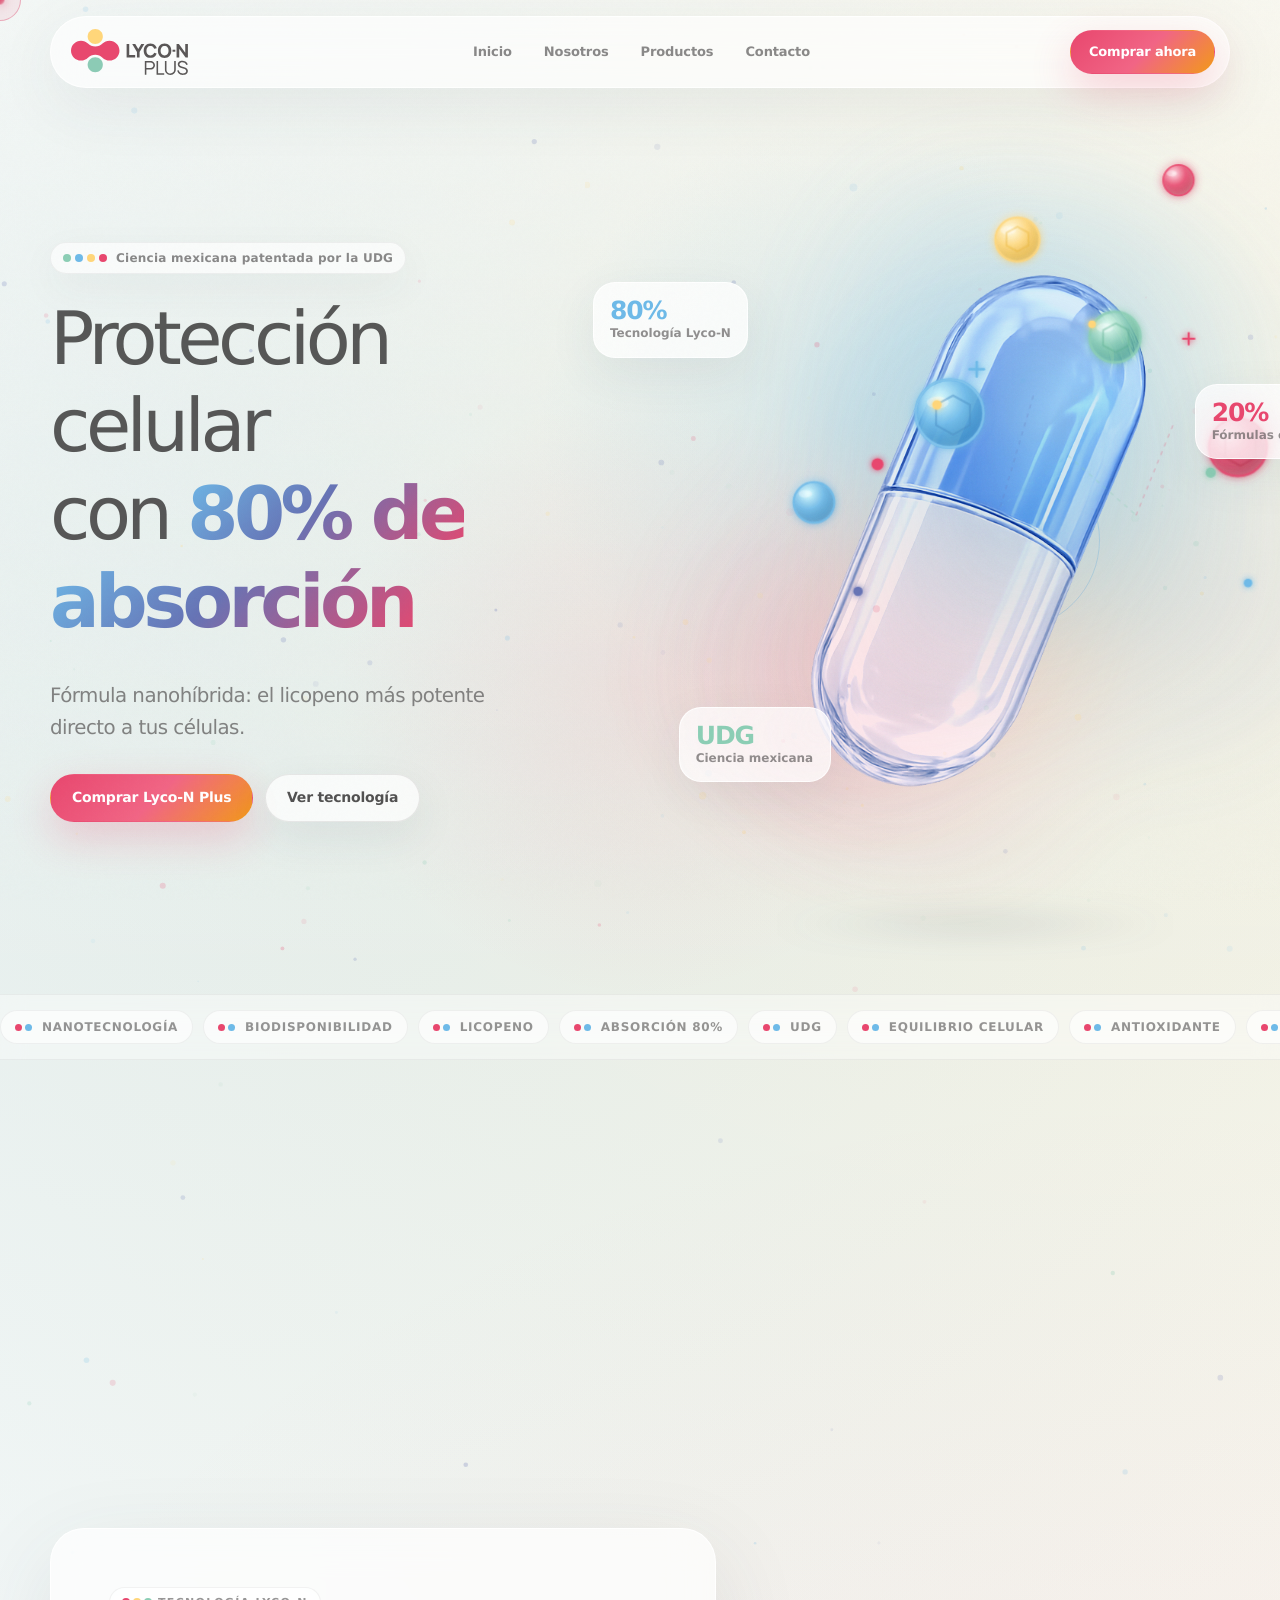
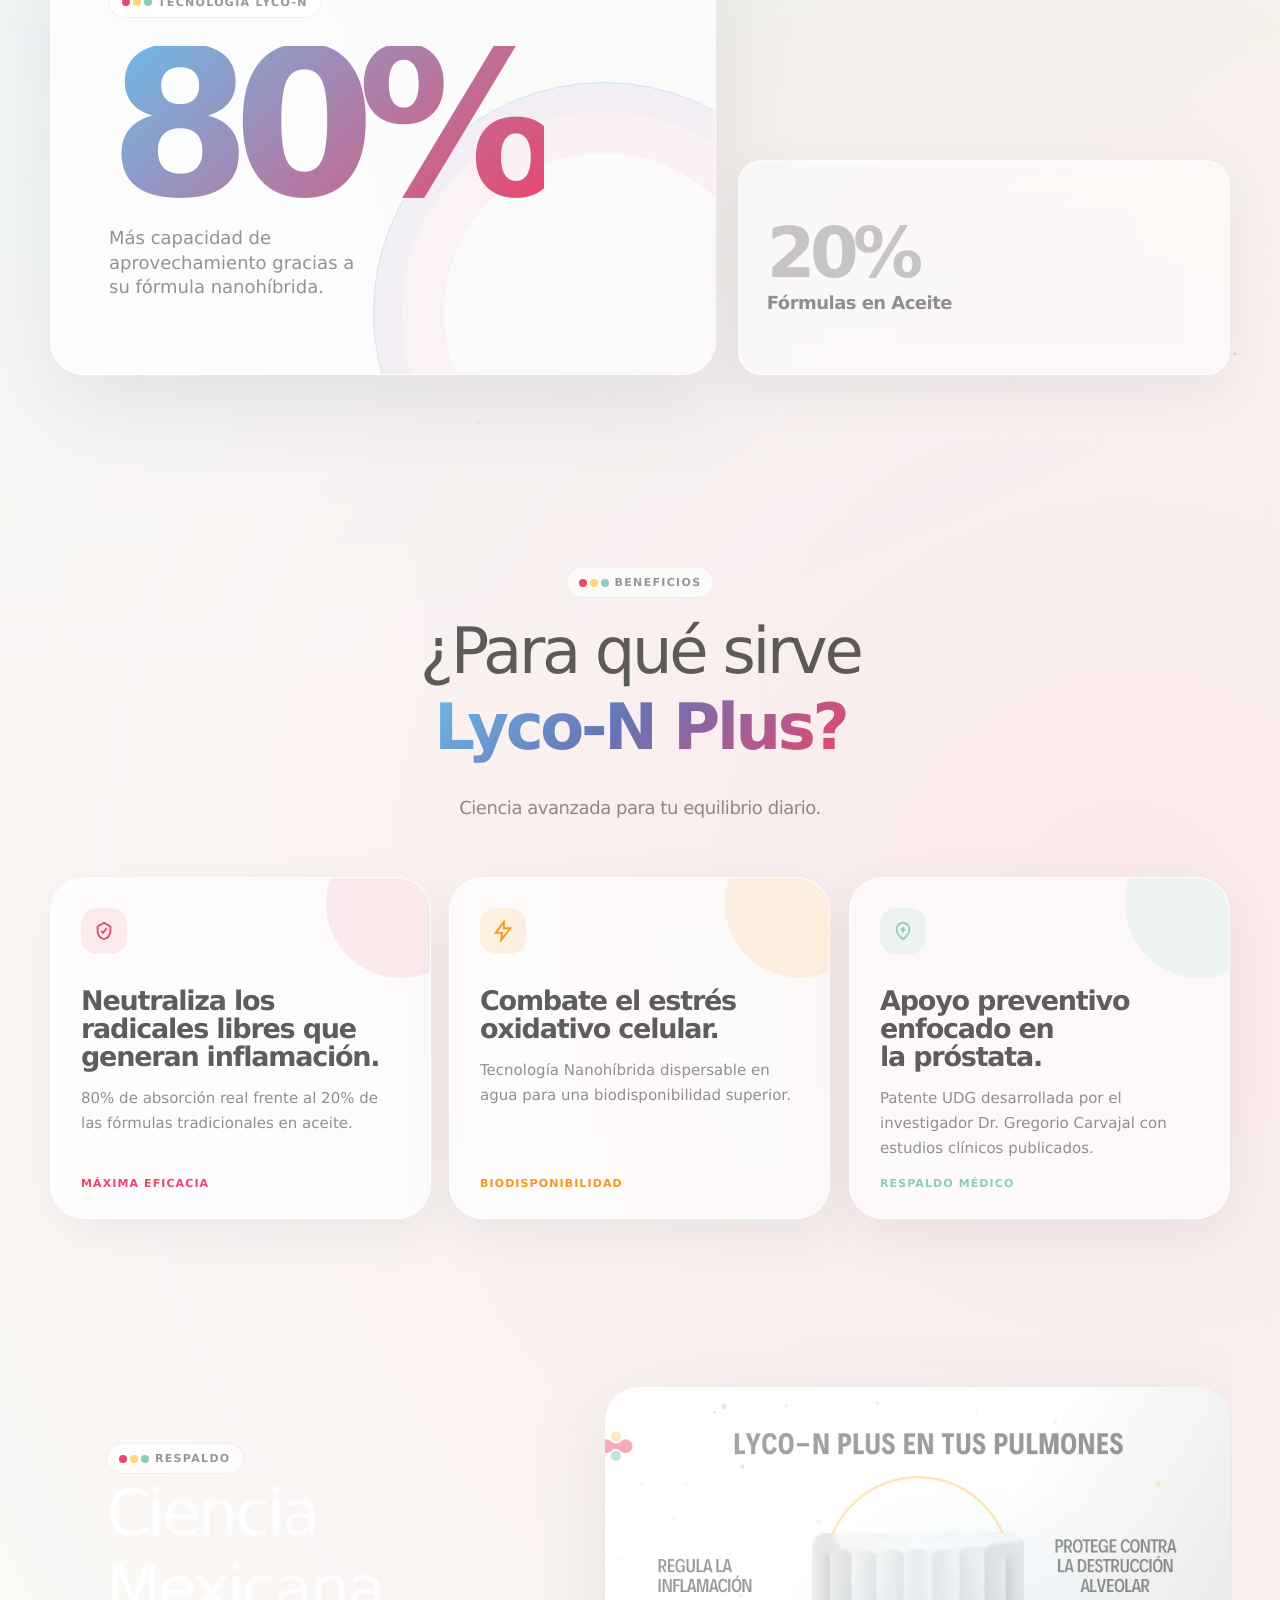
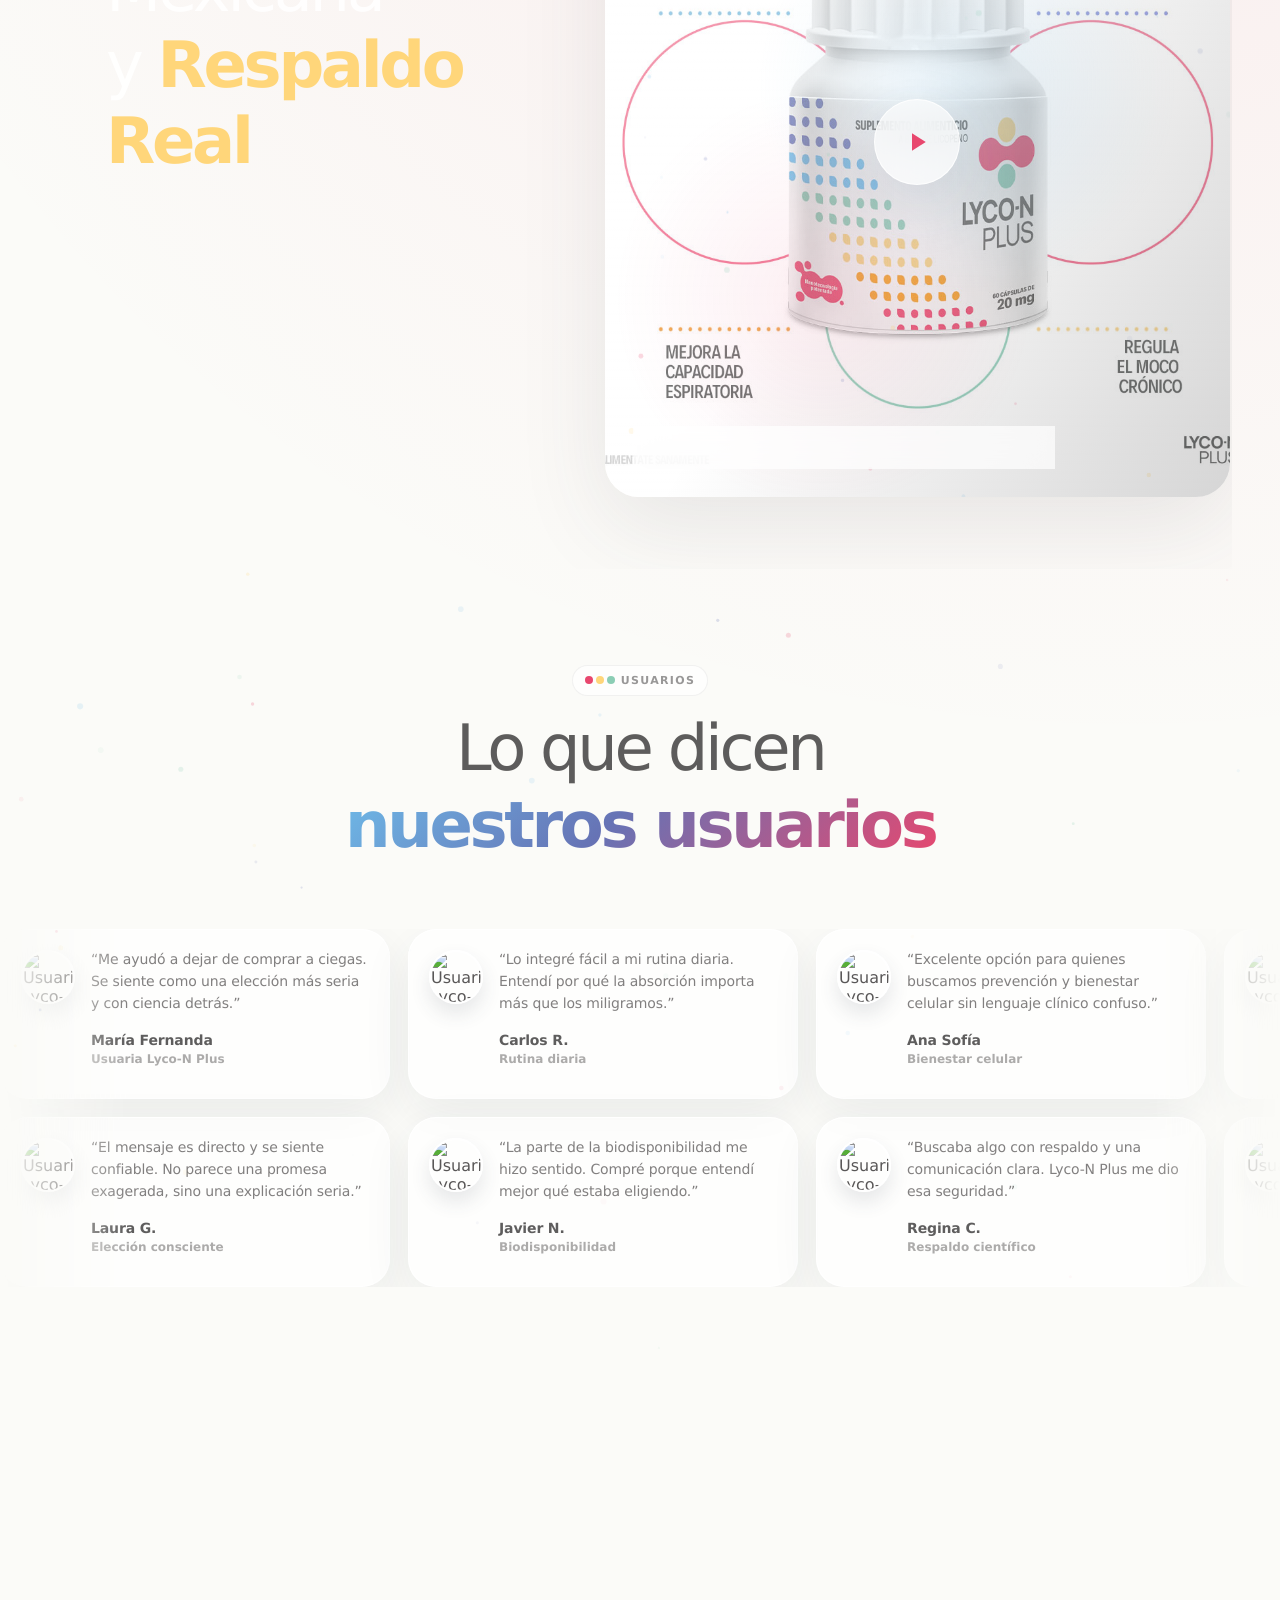
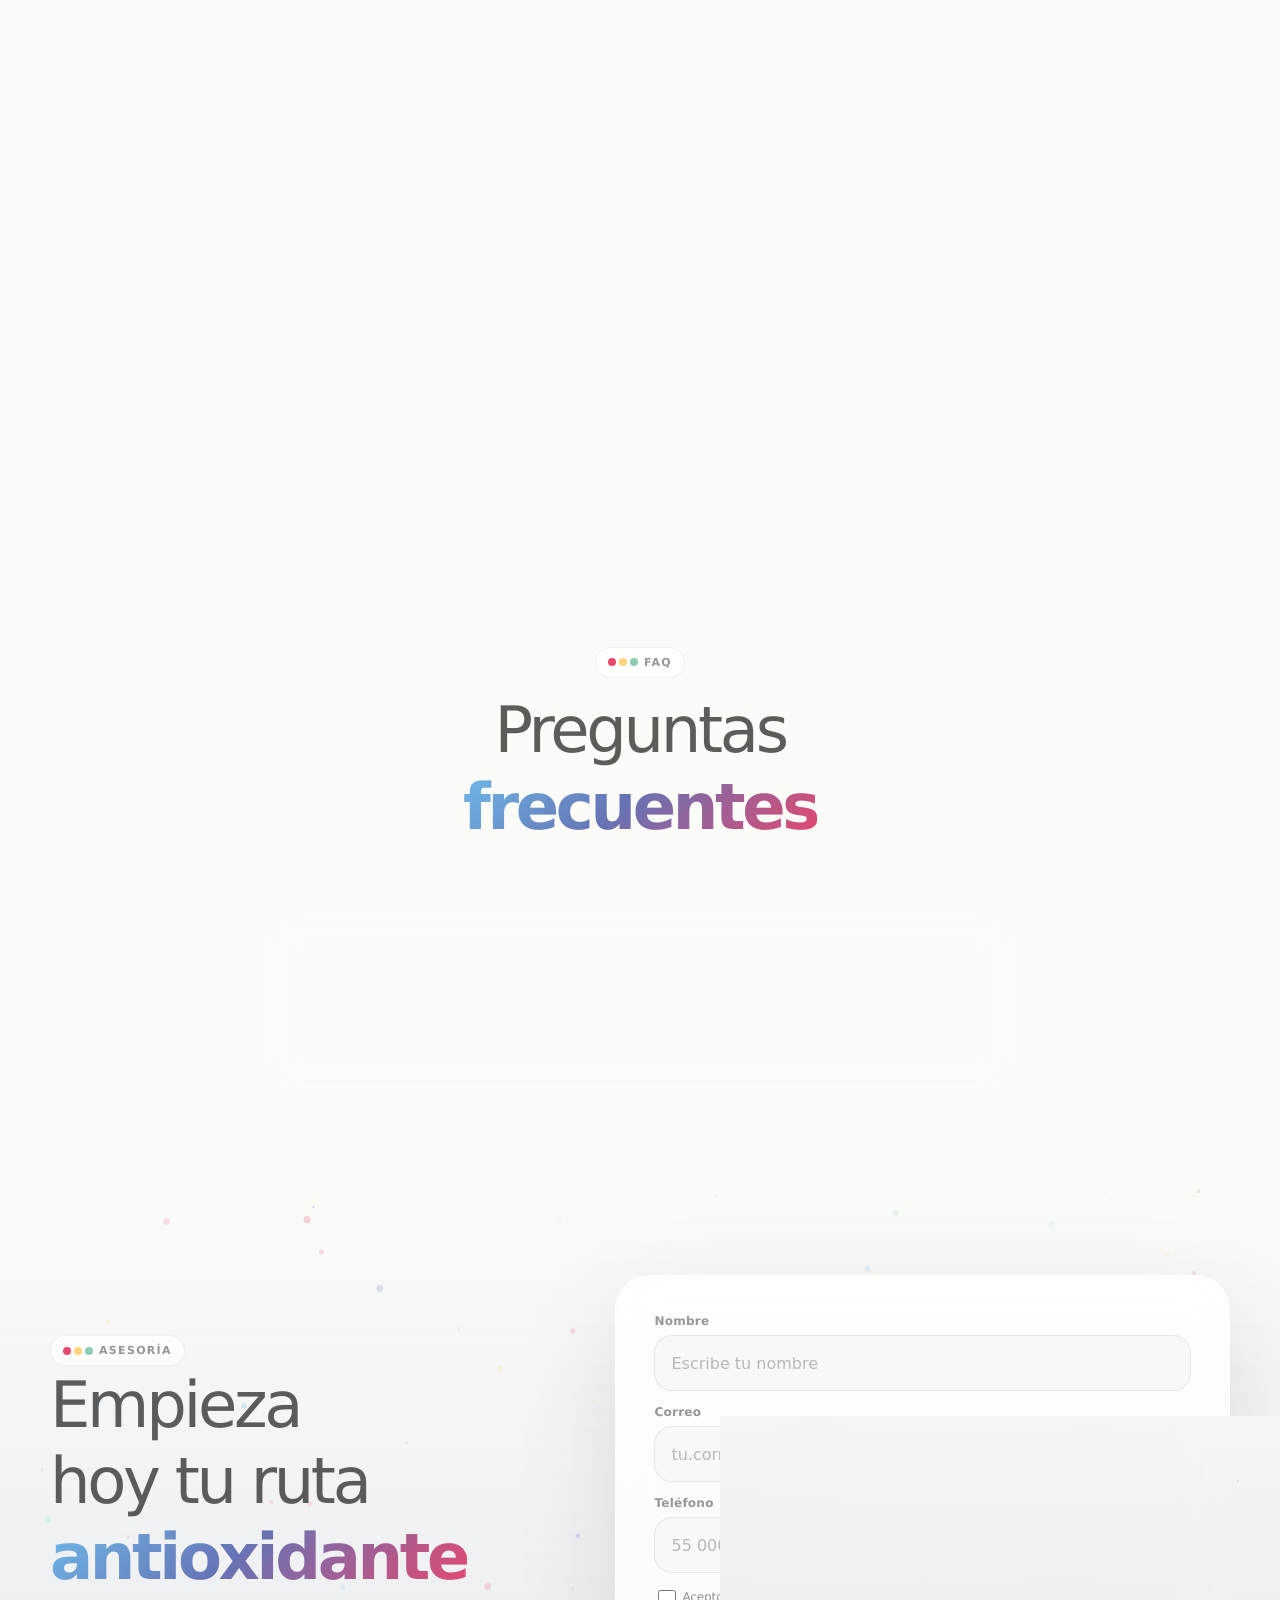
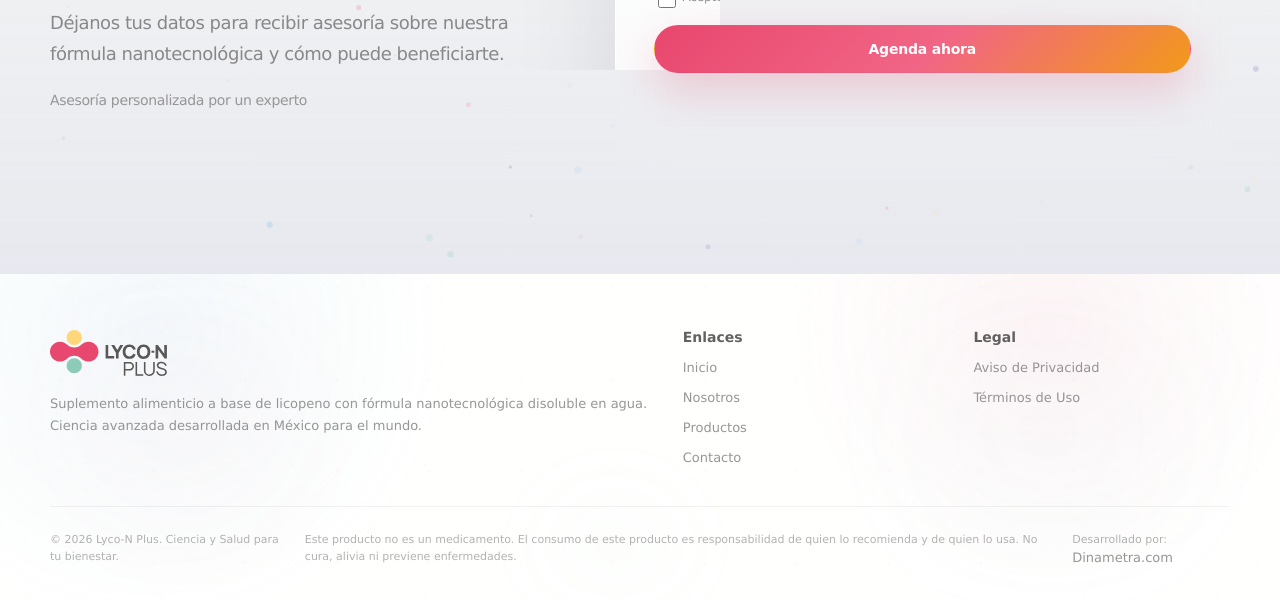
==== commit a79f8d0d: "Update index.html Quitar "/" de urls de foto" ====
--- a/index.html
+++ b/index.html
@@ -321,15 +321,15 @@
           </article>
         </div>
         <div class="payment-logos reveal delay-3" aria-label="Métodos de pago">
-          <div class="pay-logo" title="Visa"><img src="/assets/pi-visa.png" alt="Visa" loading="lazy" /></div>
-          <div class="pay-logo" title="American Express"><img src="/assets/pi-american_express.png" alt="American Express" loading="lazy" /></div>
-          <div class="pay-logo" title="Apple Pay"><img src="/assets/pi-apple_pay.png" alt="Apple Pay" loading="lazy" /></div>
-          <div class="pay-logo" title="Diners Club"><img src="/assets/pi-diners_club.png" alt="Diners Club" loading="lazy" /></div>
-          <div class="pay-logo" title="Google Pay"><img src="/assets/pi-google_pay.png" alt="Google Pay" loading="lazy" /></div>
-          <div class="pay-logo" title="JCB"><img src="/assets/pi-jcb.png" alt="JCB" loading="lazy" /></div>
-          <div class="pay-logo" title="Mastercard"><img src="/assets/pi-master.png" alt="Mastercard" loading="lazy" /></div>
-          <div class="pay-logo" title="Mercado Pago"><img src="/assets/pi-mercadopag.png" alt="Mercado Pago" loading="lazy" /></div>
-          <div class="pay-logo" title="PayPal"><img src="/assets/pi-paypal.png" alt="PayPal" loading="lazy" /></div>
+          <div class="pay-logo" title="Visa"><img src="assets/pi-visa.png" alt="Visa" loading="lazy" /></div>
+          <div class="pay-logo" title="American Express"><img src="assets/pi-american_express.png" alt="American Express" loading="lazy" /></div>
+          <div class="pay-logo" title="Apple Pay"><img src="assets/pi-apple_pay.png" alt="Apple Pay" loading="lazy" /></div>
+          <div class="pay-logo" title="Diners Club"><img src="assets/pi-diners_club.png" alt="Diners Club" loading="lazy" /></div>
+          <div class="pay-logo" title="Google Pay"><img src="assets/pi-google_pay.png" alt="Google Pay" loading="lazy" /></div>
+          <div class="pay-logo" title="JCB"><img src="assets/pi-jcb.png" alt="JCB" loading="lazy" /></div>
+          <div class="pay-logo" title="Mastercard"><img src="assets/pi-master.png" alt="Mastercard" loading="lazy" /></div>
+          <div class="pay-logo" title="Mercado Pago"><img src="assets/pi-mercadopag.png" alt="Mercado Pago" loading="lazy" /></div>
+          <div class="pay-logo" title="PayPal"><img src="assets/pi-paypal.png" alt="PayPal" loading="lazy" /></div>
         </div>
     </section>
 
@@ -613,4 +613,4 @@
 
   </script>
 </body>
-</html>+</html>
